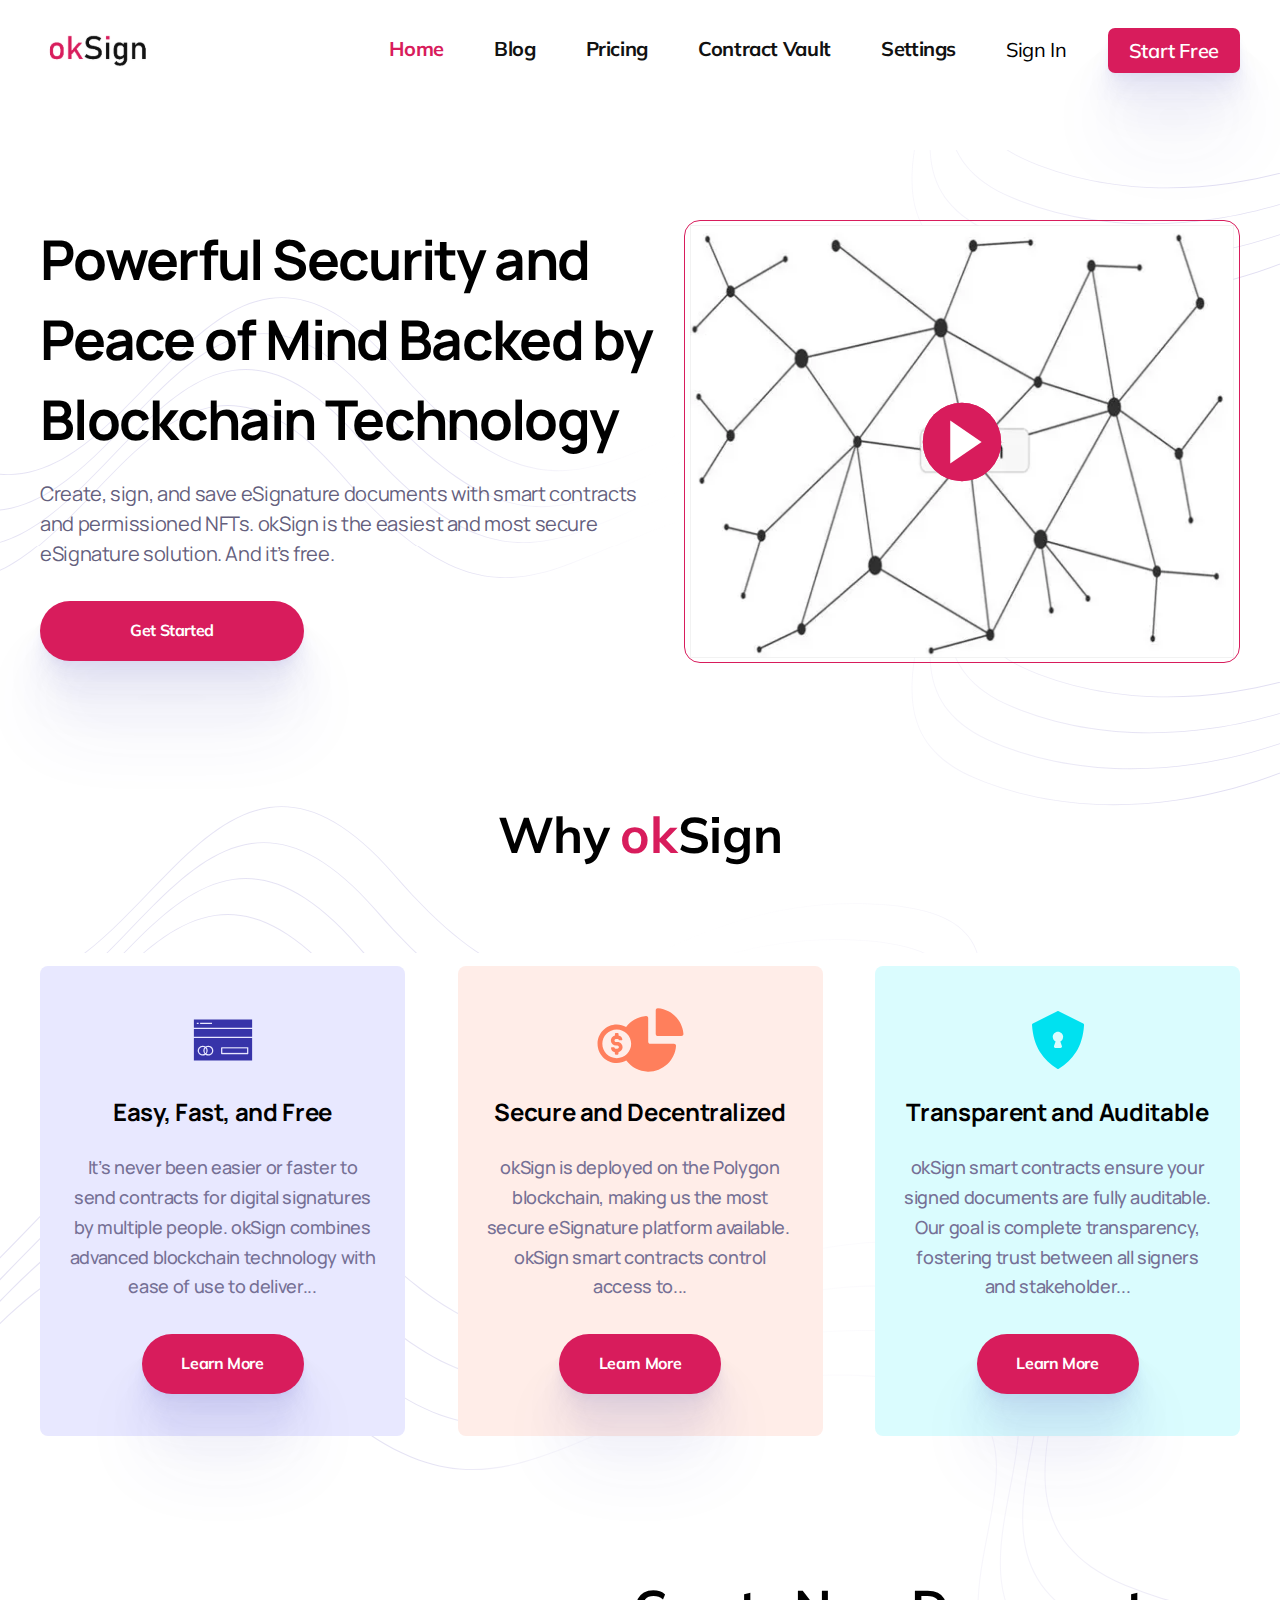
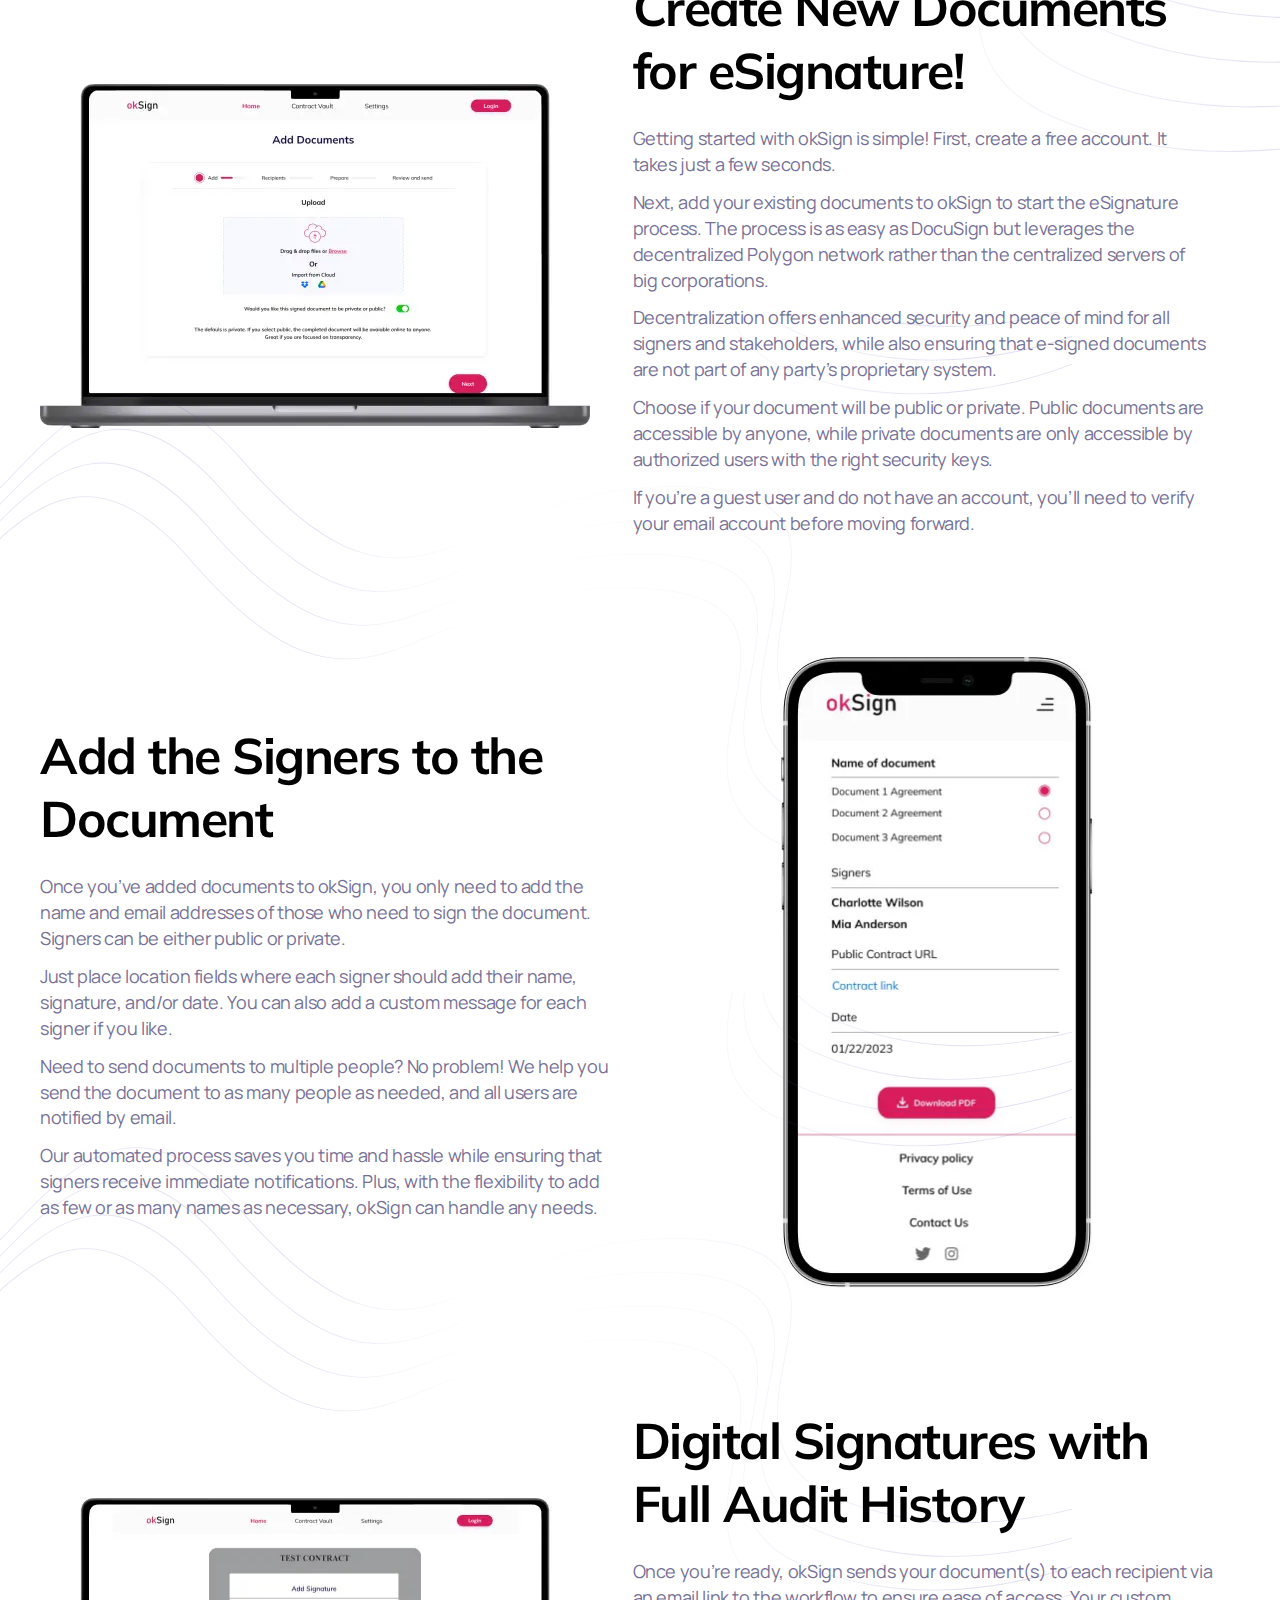
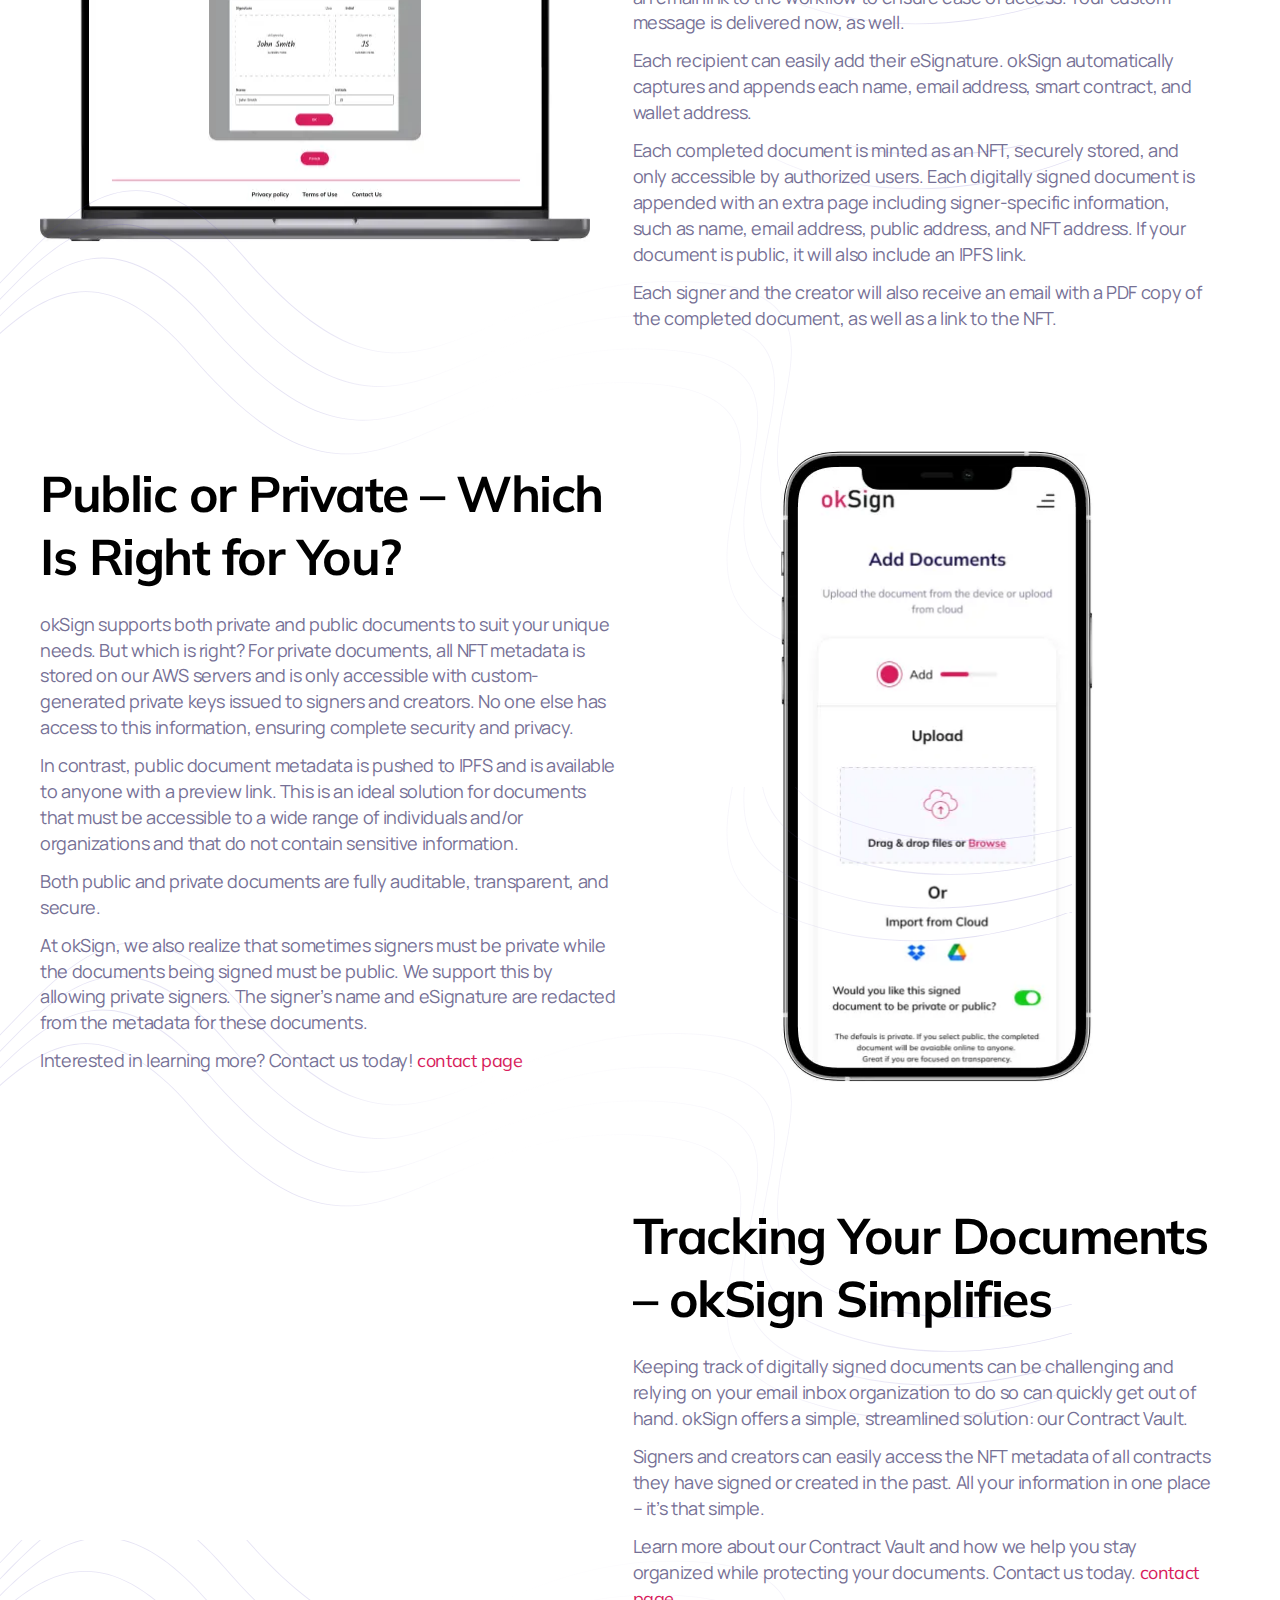
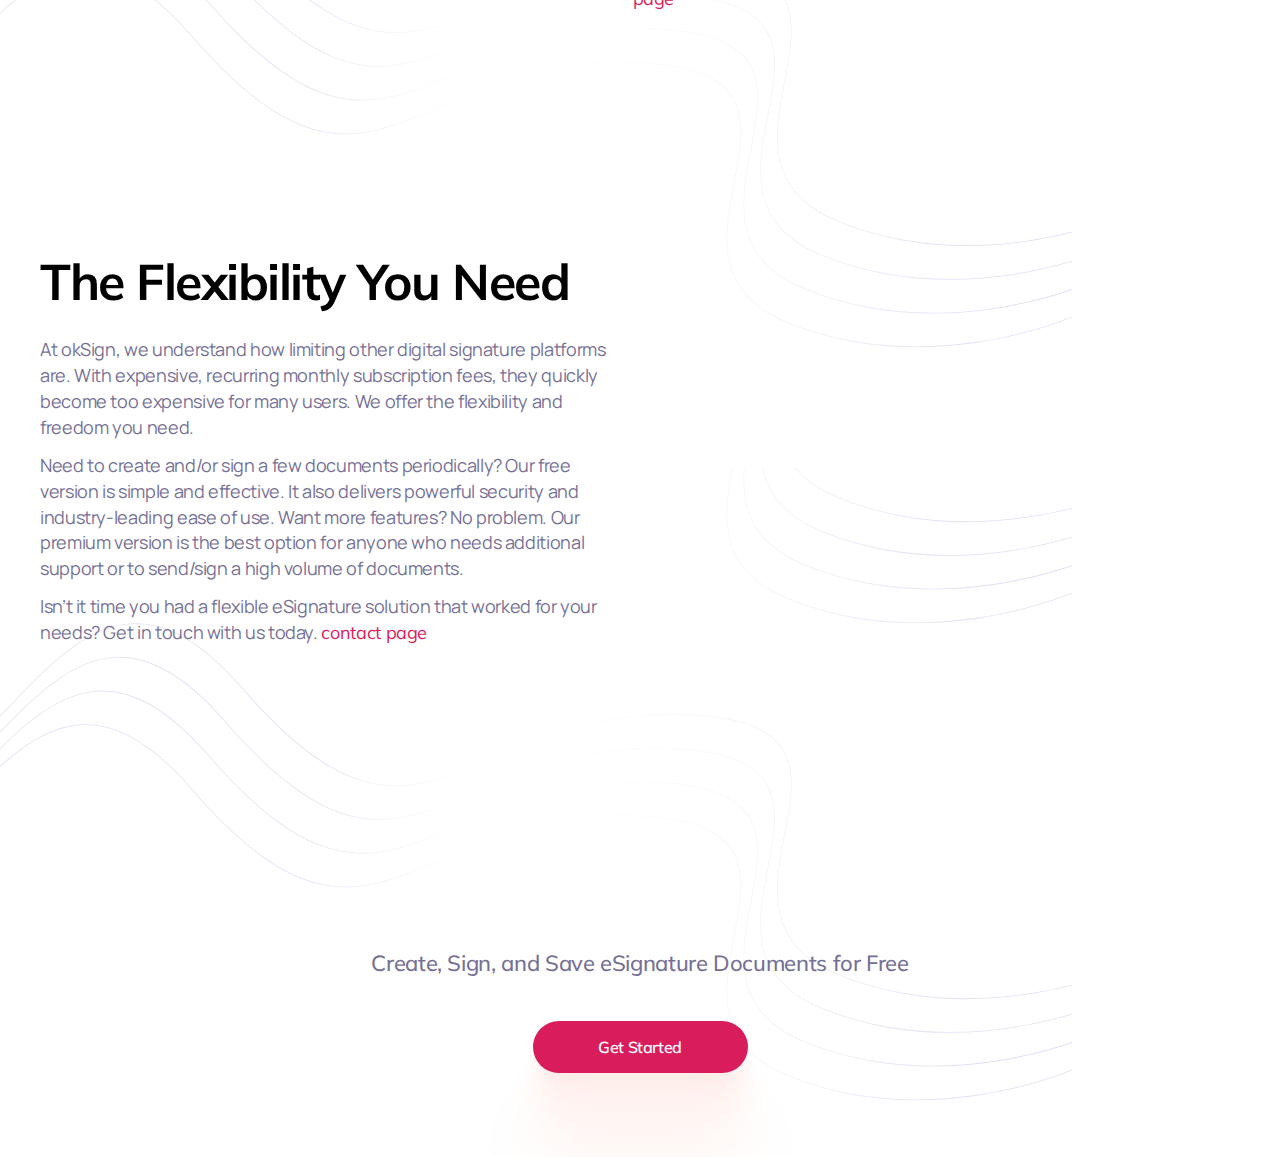
==== index.html @ 93443a75 "Add files via upload" ====
<!DOCTYPE html>
<html lang="en">

<head>
	<title>okSign</title>
	<meta charset="UTF-8">
	<meta name="format-detection" content="telephone=no">
	<meta name="description" content="Send, Sign, and Store eSignatures on Aurora Blockchain for free">
	<meta content="ie=edge" http-equiv="X-UA-Compatible">
	<meta name="viewport" content="width=device-width, initial-scale=1.0">
	<link rel="stylesheet" href="css/style.min.css?_v=20230309234649">
	<link rel="apple-touch-icon" href="img/logo192.png">
	<link rel="icon" href="img/favicon.ico">
	<meta name="theme-color" content="#000000">


	<!-- <meta http-equiv="origin-trial" content="A41wt2Lsq30A9Ox/[base64]"> -->
	<!-- <link rel="manifest" href="/manifest.json"> -->
	<!-- <script async src="https://s.adroll.com/j/MYB655LUUBBXVGPRHQ7QWV/roundtrip.js?_v=20230309234649"></script> -->
	<!-- <script type="text/javascript" src="https://d.adroll.com/consent/check/MYB655LUUBBXVGPRHQ7QWV?adroll_fpc=db0cbd7e38ce401fc7cd9d45353da6d3-1677984864424&amp;pv=7997035533.28881&amp;arrfrr=http%3A%2F%2F127.0.0.1%3A5500%2F&amp;_s=e49818656b4f2309f7949c65a07c795a&amp;_b=2&_v=20230309234649"></script> -->
	<!-- <script id="adroll_scr_exp" onerror="window.adroll_exp_list = [];" type="text/javascript" src="https://s.adroll.com/j/exp/MYB655LUUBBXVGPRHQ7QWV/index.js?_v=20230309234649"></script> -->
	<!-- <script async src="//connect.facebook.net/en_US/fbevents.js?_v=20230309234649"></script> -->
	<!-- <script async src="https://www.clarity.ms/eus2-sc/s/0.7.2/clarity.js?_v=20230309234649"></script> -->
	<!-- <script async="" src="https://www.clarity.ms/tag/fz02sqjt36?ref=gtm2&_v=20230309234649"></script> -->
	<!-- <script async src="https://www.googletagmanager.com/gtm.js?id=GTM-KR34T38&_v=20230309234649"></script> -->
	<!-- <script async src="https://www.googletagmanager.com/gtag/js?id=G-MC4JZP4SK6&amp;l=dataLayer&amp;cx=c&_v=20230309234649"></script> -->
</head>

<!-- style="opacity: 0; transition: opacity .5s ease 0s;" -->
<!-- Add style in every page to the body for open pages smooth -->

<body>
	<noscript>You need to enable JavaScript to run this app.</noscript>
	<noscript><iframe src="https://www.googletagmanager.com/ns.html?id=GTM-KR34T38" height="0" width="0" style="display:none;visibility:hidden"></iframe></noscript>

	<div class="wrapper wrapper_home">
		<header class="header" data-scroll="200">
			<div class="header__container">
				<a class="logo header__logo" href="index.html">
					<img class="logo__img" src="img/logo.svg" alt="Logotype image" width="117" height="47">
				</a>
				<nav class="header__nav">
					<ul class="header__menu">
						<li class="header__menu-item">
							<a class="header__menu-link header__menu-link_active link" href="index.html">Home</a>
						</li>
						<li class="header__menu-item">
							<a class="header__menu-link link" href="#" data-popup="#popup_coming">Blog</a>
						</li>
						<li class="header__menu-item">
							<a class="header__menu-link link" href="pricing-page.html">Pricing</a>
						</li>
						<li class="header__menu-item">
							<a class="header__menu-link link" href="#" data-popup="#popup_coming">Contract Vault</a>
						</li>
						<li class="header__menu-item">
							<a class="header__menu-link link" href="#" data-popup="#popup_coming">Settings</a>
						</li>
					</ul>
					<div class="header__auth">
						<a class="header__auth-link" href="#">Sign In</a>
						<a class="header__auth-link btn" href="#">Start Free</a>
					</div>
				</nav>
				<button class="header__burger icon-menu" type="button" title="hamburger menu button">
					<span></span>
				</button>
			</div>
		</header>

		<main class="page">
			<section class="hero">
				<div class="hero__container">
					<div class="hero__content">
						<h1 class="hero__title">Powerful Security and Peace of Mind Backed by Blockchain Technology</h1>
						<div class="hero__text">
							<p>
								Create, sign, and save eSignature documents with smart contracts and permissioned NFTs. okSign is the easiest and most secure eSignature solution. And it’s free.
							</p>
						</div>
						<a class="hero__link btn" href="#">Get Started</a>
					</div>
					<a class="hero__video" href="#" data-popup=".popup">
						<div class="hero__img">
							<picture><source srcset="img/hero/video-bg.webp" type="image/webp"><img src="img/hero/video-bg.jpg" alt="Blockchain video image" width="554" height="441"></picture>
							<div id="play-video" class="hero__icon">
								<span></span>
							</div>
						</div>
					</a>
				</div>
			</section>

			<section class="why">
				<div class="why__container">
					<h2 class="why__title title">Why <span>ok</span>Sign</h2>
					<div class="why__items">
						<div class="why__item">
							<div class="why__img">
								<img src="img/why/1.svg" alt="Easy, Fast, and Free icon" width="64" height="64">
							</div>
							<div class="why__heading">Easy, Fast, and Free</div>
							<div class="why__text">
								<p>
									It’s never been easier or faster to send contracts for digital signatures by multiple people. okSign combines advanced blockchain technology with ease of use to deliver...
								</p>
							</div>
							<a class="why__link btn" href="#">Learn More</a>
						</div>
						<div class="why__item">
							<div class="why__img">
								<img src="img/why/2.svg" alt="Secure and Decentralized icon" width="87" height="64">
							</div>
							<div class="why__heading">Secure and Decentralized</div>
							<div class="why__text">
								<p>
									okSign is deployed on the Polygon blockchain, making us the most secure eSignature platform available.  okSign smart contracts control access to...
								</p>
							</div>
							<a class="why__link btn" href="#">Learn More</a>
						</div>
						<div class="why__item">
							<div class="why__img">
								<img src="img/why/3.svg" alt="Transparent and Auditable icon" width="64" height="64">
							</div>
							<div class="why__heading">Transparent and Auditable</div>
							<div class="why__text">
								<p>
									okSign smart contracts ensure your signed documents are fully auditable. Our goal is complete transparency, fostering trust between all signers and stakeholder...
								</p>
							</div>
							<a class="why__link btn" href="#">Learn More</a>
						</div>
					</div>
				</div>
			</section>

			<section class="possibilities">
				<div class="possibilities__container">
					<div class="possibilities__rows">
						<div class="possibilities__row">
							<div class="possibilities__img">
								<picture><source data-srcset="img/possibilities/1.webp" srcset="[data-uri]" type="image/webp"><img src="[data-uri]"  data-src="img/possibilities/1.jpg" alt="Macbook Pro Image" width="550" height="344"></picture>
							</div>
							<div class="possibilities__content">
								<h3 class="possibilities__title title">Create New Documents for eSignature!</h3>
								<div class="possibilities__text">
									<p>
										Getting started with okSign is simple! First, create a free account. It takes just a few seconds.
									</p>
									<p>
										Next, add your existing documents to okSign to start the eSignature process. The process is as easy as DocuSign but leverages the decentralized Polygon network rather than the centralized servers of big corporations.  
									</p>
									<p>
										Decentralization offers enhanced security and peace of mind for all signers and stakeholders, while also ensuring that e-signed documents are not part of any party’s proprietary system.
									</p>
									<p>
										Choose if your document will be public or private. Public documents are accessible by anyone, while private documents are only accessible by authorized users with the right security keys.
									</p>
									<p>
										If you’re a guest user and do not have an account, you’ll need to verify your email account before moving forward.
									</p>
								</div>
							</div>
						</div>
						<div class="possibilities__row">
							<div class="possibilities__img">
								<picture><source data-srcset="img/possibilities/2.webp" srcset="[data-uri]" type="image/webp"><img src="[data-uri]"  data-src="img/possibilities/2.jpg" alt="Iphone 12 pro image" width="313" height="633"></picture>
							</div>
							<div class="possibilities__content">
								<h3 class="possibilities__title title">Add the Signers to the Document</h3>
								<div class="possibilities__text">
									<p>
										Once you’ve added documents to okSign, you only need to add the name and email addresses of those who need to sign the document. Signers can be either public or private.
									</p>
									<p>
										Just place location fields where each signer should add their name, signature, and/or date. You can also add a custom message for each signer if you like.
									</p>
									<p>
										Need to send documents to multiple people? No problem! We help you send the document to as many people as needed, and all users are notified by email. 
									</p>
									<p>
										Our automated process saves you time and hassle while ensuring that signers receive immediate notifications. Plus, with the flexibility to add as few or as many names as necessary, okSign can handle any needs.
									</p>
								</div>
							</div>
						</div>
						<div class="possibilities__row">
							<div class="possibilities__img">
								<picture><source data-srcset="img/possibilities/3.webp" srcset="[data-uri]" type="image/webp"><img src="[data-uri]"  data-src="img/possibilities/3.jpg" alt="Macbook Pro Image" width="550" height="344"></picture>
							</div>
							<div class="possibilities__content">
								<h3 class="possibilities__title title">Digital Signatures with Full Audit History </h3>
								<div class="possibilities__text">
									<p>
										Once you’re ready, okSign sends your document(s) to each recipient via an email link to the workflow to ensure ease of access. Your custom message is delivered now, as well.
									</p>
									<p>
										Each recipient can easily add their eSignature. okSign automatically captures and appends each name, email address, smart contract, and wallet address.
									</p>
									<p>
										Each completed document is minted as an NFT, securely stored, and only accessible by authorized users. Each digitally signed document is appended with an extra page including signer-specific information, such as name, email address, public address, and NFT address. If your document is public, it will also include an IPFS link.
									</p>
									<p>
										Each signer and the creator will also receive an email with a PDF copy of the completed document, as well as a link to the NFT.
									</p>
								</div>
							</div>
						</div>
						<div class="possibilities__row">
							<div class="possibilities__img">
								<picture><source data-srcset="img/possibilities/4.webp" srcset="[data-uri]" type="image/webp"><img src="[data-uri]"  data-src="img/possibilities/4.jpg" alt="Iphone 12 pro image" width="313" height="633"></picture>
							</div>
							<div class="possibilities__content">
								<h3 class="possibilities__title title">Public or Private – Which Is Right for You?</h3>
								<div class="possibilities__text">
									<p>
										okSign supports both private and public documents to suit your unique needs. But which is right? For private documents, all NFT metadata is stored on our AWS servers and is only accessible with custom-generated private keys issued to signers and creators. No one else has access to this information, ensuring complete security and privacy.
									</p>
									<p>
										In contrast, public document metadata is pushed to IPFS and is available to anyone with a preview link. This is an ideal solution for documents that must be accessible to a wide range of individuals and/or organizations and that do not contain sensitive information.
									</p>
									<p>
										Both public and private documents are fully auditable, transparent, and secure. 
									</p>
									<p>
										At okSign, we also realize that sometimes signers must be private while the documents being signed must be public. We support this by allowing private signers. The signer’s name and eSignature are redacted from the metadata for these documents.
									</p>
									<p>
										Interested in learning more? Contact us today! <a class="possibilities__link" href="#">contact page</a>
									</p>
								</div>
							</div>
						</div>
						<div class="possibilities__row">
							<div class="possibilities__img">
								<picture><source data-srcset="img/possibilities/5.webp" srcset="[data-uri]" type="image/webp"><img src="[data-uri]"  data-src="img/possibilities/5.jpg" alt="Macbook Pro Image" width="550" height="344"></picture>
							</div>
							<div class="possibilities__content">
								<h3 class="possibilities__title title">Tracking Your Documents – okSign Simplifies </h3>
								<div class="possibilities__text">
									<p>
										Keeping track of digitally signed documents can be challenging and relying on your email inbox organization to do so can quickly get out of hand. okSign offers a simple, streamlined solution: our Contract Vault.
									</p>
									<p>
										Signers and creators can easily access the NFT metadata of all contracts they have signed or created in the past. All your information in one place – it’s that simple.
									</p>
									<p>
										Learn more about our Contract Vault and how we help you stay organized while protecting your documents. Contact us today. <a class="possibilities__link" href="#">contact page</a>
									</p>
								</div>
							</div>
						</div>
						<div class="possibilities__row">
							<div class="possibilities__img">
								<picture><source data-srcset="img/possibilities/6.webp" srcset="[data-uri]" type="image/webp"><img src="[data-uri]"  data-src="img/possibilities/6.jpg" alt="Iphone 12 pro image" width="313" height="633"></picture>
							</div>
							<div class="possibilities__content">
								<h3 class="possibilities__title title">The Flexibility You Need</h3>
								<div class="possibilities__text">
									<p>
										At okSign, we understand how limiting other digital signature platforms are. With expensive, recurring monthly subscription fees, they quickly become too expensive for many users. We offer the flexibility and freedom you need. 
									</p>
									<p>
										Need to create and/or sign a few documents periodically? Our free version is simple and effective. It also delivers powerful security and industry-leading ease of use. Want more features? No problem. Our premium version is the best option for anyone who needs additional support or to send/sign a high volume of documents.
									</p>
									<p>
										Isn’t it time you had a flexible eSignature solution that worked for your needs? Get in touch with us today. <a class="possibilities__link" href="#">contact page</a>
									</p>
								</div>
							</div>
						</div>
					</div>
					<div class="possibilities__start">
						<div class="possibilities__heading">Create, Sign, and Save eSignature Documents for Free</div>
						<a class="possibilities__start-link btn" href="#">Get Started</a>
					</div>
				</div>
			</section>

		</main>
		<footer class="footer">
			<div class="footer__container">
				<ul class="footer__menu">
					<li class="footer__menu-item">
						<a class="footer__link link" href="privacy-page.html">Privacy policy</a>
					</li>
					<li class="footer__menu-item">
						<a class="footer__link link" href="terms-page.html">Terms of Use</a>
					</li>
					<li class="footer__menu-item">
						<a class="footer__link link" href="#" data-popup="#popup-contact">Contact Us</a>
					</li>
					<li class="footer__menu-item">
						<a class="footer__link link" href="act-page.html">E-SIGN ACT</a>
					</li>
				</ul>
				<ul class="footer__contact">
					<li class="footer__contact-item">
						<a class="footer__contact-link" href="#">
							<svg class="footer__contact-icon" width="22" height="19" viewBox="0 0 22 19" fill="none" xmlns="http://www.w3.org/2000/svg">
								<path d="M22 2.63513C21.191 2.99594 20.3219 3.23973 19.4082 3.34992C20.3509 2.78218 21.0562 1.88861 21.3925 0.83596C20.5068 1.36546 19.5374 1.73817 18.5265 1.93789C17.8467 1.20736 16.9462 0.72316 15.965 0.560452C14.9837 0.397745 13.9766 0.565638 13.0999 1.03806C12.2231 1.51049 11.5259 2.26102 11.1164 3.17313C10.7069 4.08523 10.6081 5.10789 10.8353 6.08232C9.04057 5.99162 7.28485 5.52214 5.68208 4.70432C4.07931 3.88651 2.66531 2.73865 1.53184 1.33524C1.14428 2.0081 0.921431 2.78823 0.921431 3.61906C0.920998 4.36701 1.104 5.10349 1.45421 5.76318C1.80442 6.42286 2.311 6.98535 2.92901 7.40073C2.21228 7.37778 1.51137 7.18287 0.884612 6.83221V6.89072C0.88454 7.93974 1.24508 8.95648 1.90505 9.76841C2.56502 10.5803 3.48377 11.1375 4.50542 11.3453C3.84054 11.5264 3.14346 11.553 2.46684 11.4233C2.75508 12.3259 3.31656 13.1152 4.07267 13.6807C4.82878 14.2462 5.74166 14.5595 6.68352 14.5769C5.08466 15.8402 3.11008 16.5254 1.07742 16.5224C0.71736 16.5225 0.357601 16.5013 0 16.459C2.06326 17.7941 4.46505 18.5027 6.918 18.5C15.2215 18.5 19.7609 11.5783 19.7609 5.57523C19.7609 5.3802 19.756 5.18322 19.7473 4.98819C20.6302 4.34553 21.3924 3.54973 21.9981 2.63805L22 2.63513Z" />
							</svg>
						</a>
					</li>
					<li class="footer__contact-item">
						<a class="footer__contact-link" href="#">
							<svg class="footer__contact-icon" width="18" height="19" viewBox="0 0 18 19" fill="none" xmlns="http://www.w3.org/2000/svg">
								<path d="M8.99758 4.88213C6.44215 4.88213 4.3798 6.94452 4.3798 9.5C4.3798 12.0555 6.44215 14.1179 8.99758 14.1179C11.553 14.1179 13.6154 12.0555 13.6154 9.5C13.6154 6.94452 11.553 4.88213 8.99758 4.88213ZM8.99758 12.5013C7.345 12.5013 5.99636 11.1526 5.99636 9.5C5.99636 7.84738 7.345 6.49872 8.99758 6.49872C10.6502 6.49872 11.9988 7.84738 11.9988 9.5C11.9988 11.1526 10.6502 12.5013 8.99758 12.5013ZM13.8045 3.61678C13.2078 3.61678 12.726 4.0986 12.726 4.69525C12.726 5.29191 13.2078 5.77373 13.8045 5.77373C14.4011 5.77373 14.8829 5.29416 14.8829 4.69525C14.8831 4.55358 14.8554 4.41325 14.8012 4.28233C14.7471 4.1514 14.6677 4.03244 14.5675 3.93226C14.4673 3.83208 14.3483 3.75264 14.2174 3.69851C14.0865 3.64437 13.9462 3.6166 13.8045 3.61678ZM17.999 9.5C17.999 8.25716 18.0103 7.02558 17.9405 5.78499C17.8707 4.34402 17.5419 3.06515 16.4883 2.01144C15.4323 0.955477 14.1557 0.629006 12.7148 0.559209C11.472 0.489412 10.2404 0.50067 8.99983 0.50067C7.75702 0.50067 6.52546 0.489412 5.28489 0.559209C3.84395 0.629006 2.5651 0.957728 1.51141 2.01144C0.455469 3.0674 0.129004 4.34402 0.0592081 5.78499C-0.0105877 7.02783 0.000669689 8.25941 0.000669689 9.5C0.000669689 10.7406 -0.0105877 11.9744 0.0592081 13.215C0.129004 14.656 0.45772 15.9348 1.51141 16.9886C2.56736 18.0445 3.84395 18.371 5.28489 18.4408C6.52771 18.5106 7.75927 18.4993 8.99983 18.4993C10.2426 18.4993 11.4742 18.5106 12.7148 18.4408C14.1557 18.371 15.4346 18.0423 16.4883 16.9886C17.5442 15.9326 17.8707 14.656 17.9405 13.215C18.0125 11.9744 17.999 10.7428 17.999 9.5ZM16.0177 14.8091C15.8533 15.2189 15.6552 15.5251 15.3377 15.8403C15.0203 16.1577 14.7163 16.3559 14.3066 16.5202C13.1223 16.9908 10.3102 16.885 8.99758 16.885C7.68497 16.885 4.87062 16.9908 3.68634 16.5225C3.27657 16.3581 2.97037 16.16 2.65516 15.8425C2.33771 15.5251 2.13958 15.2211 1.97522 14.8113C1.50691 13.6248 1.61273 10.8126 1.61273 9.5C1.61273 8.18736 1.50691 5.37296 1.97522 4.18866C2.13958 3.77888 2.33771 3.47268 2.65516 3.15746C2.97262 2.84225 3.27657 2.64187 3.68634 2.47751C4.87062 2.00919 7.68497 2.11501 8.99758 2.11501C10.3102 2.11501 13.1245 2.00919 14.3088 2.47751C14.7186 2.64187 15.0248 2.84 15.34 3.15746C15.6575 3.47493 15.8556 3.77888 16.0199 4.18866C16.4883 5.37296 16.3824 8.18736 16.3824 9.5C16.3824 10.8126 16.4883 13.6248 16.0177 14.8091Z" />
							</svg>
						</a>
					</li>
				</ul>
			</div>
		</footer>

	</div>
	<div class="popup popup-video" id="popup" aria-hidden="true">
		<div class="popup__wrapper">
			<div class="popup__content">
				<div class="popup__header">
					<div class="popup__logo">
						<img src="img/logo.svg" alt="logo image" width="117" height="47">
					</div>
					<button class="popup__close" data-close type="button">
						Close
					</button>
				</div>
				<video class="popup__video video-js" id="video" width="800" height="600" controls>
					<source src="img/video.mp4" type=video/mp4>
				</video>
			</div>
		</div>
	</div>

	<div class="popup popup-coming" id="popup_coming" aria-hidden="true">
		<div class="popup__wrapper">
			<div class="popup__content">
				<div class="popup__header">
					<div class="popup__logo">
						<img src="img/logo.svg" alt="logo image" width="117" height="47">
					</div>
					<button class="popup__close" data-close type="button" type="button">
						Close
					</button>
				</div>
				<div class="popup-coming__wrapper">
					<div class="popup-coming__container">
						<div class="popup-coming__title"><span>Coming</span> <span>Soon</span></div>
					</div>
				</div>
			</div>
		</div>
	</div>

	<div class="popup popup-contact" id="popup-contact" aria-hidden="true">
		<div class="popup__wrapper">
			<div class="popup__content">
				<div class="popup__header">
					<div class="popup__logo">
						<img src="img/logo.svg" alt="logo image" width="117" height="47">
					</div>
					<button class="popup__close" data-close type="button" type="button">Close</button>
				</div>
				<div class="popup__body">
					<form class="popup-contact__form contact-form" id="contact-form" action="#">
						<label class="contact-form__label">
							<input class="contact-form__input" type="text" placeholder="Your Name:">
							<svg class="contact-form__icon" width="23" height="28" viewBox="0 0 23 28" fill="none" xmlns="http://www.w3.org/2000/svg">
								<path d="M11.6019 14.0542C15.1037 14.0542 17.9425 11.2154 17.9425 7.71362C17.9425 4.21182 15.1037 1.37305 11.6019 1.37305C8.10012 1.37305 5.26135 4.21182 5.26135 7.71362C5.26135 11.2154 8.10012 14.0542 11.6019 14.0542Z" stroke="#D81C5C" stroke-width="1.6" stroke-linecap="round" stroke-linejoin="round" />
								<path d="M1.45703 27.1986C1.45703 24.508 2.52587 21.9276 4.42841 20.0251C6.33095 18.1225 8.91135 17.0537 11.6019 17.0537C14.2925 17.0537 16.8729 18.1225 18.7755 20.0251C20.678 21.9276 21.7469 24.508 21.7469 27.1986" stroke="#D81C5C" stroke-width="1.6" stroke-linecap="round" stroke-linejoin="round" />
							</svg>
						</label>
						<label class="contact-form__label">
							<input class="contact-form__input" type="email" placeholder="Your Email:">
							<svg class="contact-form__icon" width="25" height="19" viewBox="0 0 25 19" fill="none" xmlns="http://www.w3.org/2000/svg">
								<path d="M22 1.37305H3C1.89543 1.37305 1 2.26848 1 3.37305V15.373C1 16.4776 1.89543 17.373 3 17.373H22C23.1046 17.373 24 16.4776 24 15.373V3.37305C24 2.26848 23.1046 1.37305 22 1.37305Z" stroke="#D81C5C" stroke-width="1.6" stroke-linecap="round" stroke-linejoin="round" />
								<path d="M23.4111 1.95508L12.5001 10.8731L1.58911 1.95508" stroke="#D81C5C" stroke-width="1.6" stroke-linecap="round" stroke-linejoin="round" />
							</svg>
						</label>
						<label class="contact-form__label">
							<textarea class="contact-form__textarea" placeholder="Your Message:"></textarea>
						</label>
						<button class="contact-form__btn btn" type="submit" title="submit form button">Submit</button>
					</form>
				</div>
			</div>
		</div>
	</div>



	<script defer src="js/app.min.js?_v=20230309234649"></script>
</body>


</html>
---- css/style.min.css ----
@charset "UTF-8";.btn{padding:.625rem 1.3125rem;color:#fff;font-weight:600;font-size:1rem;line-height:125%;text-align:center;font-family:Mulish;background:#d81c5c;-webkit-box-shadow:0 4.1875rem 5rem rgba(55,52,169,.07),0 2.7141rem 2.9282rem rgba(55,52,169,.0531481),0 1.613rem 1.5926rem rgba(55,52,169,.0425185),0 .8375rem .8125rem rgba(55,52,169,.035),0 .3412rem .4074rem rgba(55,52,169,.0274815),0 .0775rem .1968rem rgba(55,52,169,.0168519);box-shadow:0 4.1875rem 5rem rgba(55,52,169,.07),0 2.7141rem 2.9282rem rgba(55,52,169,.0531481),0 1.613rem 1.5926rem rgba(55,52,169,.0425185),0 .8375rem .8125rem rgba(55,52,169,.035),0 .3412rem .4074rem rgba(55,52,169,.0274815),0 .0775rem .1968rem rgba(55,52,169,.0168519);border-radius:.4375rem;-webkit-transition-property:background-color,color,-webkit-transform;transition-property:background-color,color,-webkit-transform;-o-transition-property:background-color,transform,color;transition-property:background-color,transform,color;transition-property:background-color,transform,color,-webkit-transform;-webkit-transition:.3s ease 0s;-o-transition:.3s ease 0s;transition:.3s ease 0s;display:block}.btn:hover{background-color:#000;color:#fff;-webkit-transform:scale(1.1);-ms-transform:scale(1.1);transform:scale(1.1)}.link{display:inline-block;position:relative;padding-bottom:.3125rem;-webkit-transition:.3s ease 0s;-o-transition:.3s ease 0s;transition:.3s ease 0s;-webkit-transition-property:color;-o-transition-property:color;transition-property:color}.link::before{content:"";display:block;position:absolute;bottom:0;left:50%;-webkit-transform:translate(-50%,0);-ms-transform:translate(-50%,0);transform:translate(-50%,0);background-color:#d81c5c;height:.125rem;width:0;-webkit-transition:.3s ease 0s;-o-transition:.3s ease 0s;transition:.3s ease 0s;-webkit-transition-property:width;-o-transition-property:width;transition-property:width;max-width:9.375rem}.link:hover{color:#d81c5c}.link:hover::before{width:100%}.hero__icon{position:absolute;z-index:10;top:50%;left:50%;-webkit-transform:translateX(-50%) translateY(-50%);-ms-transform:translateX(-50%) translateY(-50%);transform:translateX(-50%) translateY(-50%);-webkit-box-sizing:content-box;box-sizing:content-box;display:block;width:32px;height:44px;border-radius:50%;padding:18px 20px 18px 28px}.hero__icon::before{content:"";content:"";position:absolute;z-index:0;left:50%;top:50%;-webkit-transform:translateX(-50%) translateY(-50%);-ms-transform:translateX(-50%) translateY(-50%);transform:translateX(-50%) translateY(-50%);display:block;width:80px;height:80px;background:#d81c5c;border-radius:50%;-webkit-animation:pulse-border 1.5s ease-out infinite;animation:pulse-border 1.5s ease-out infinite}.hero__icon::after{content:"";content:"";position:absolute;z-index:1;left:50%;top:50%;-webkit-transform:translateX(-50%) translateY(-50%);-ms-transform:translateX(-50%) translateY(-50%);transform:translateX(-50%) translateY(-50%);display:block;width:80px;height:80px;background:#d81c5c;border-radius:50%;-webkit-transition:all .2s;-o-transition:all .2s;transition:all .2s}.hero__icon span{display:block;position:relative;z-index:3;width:0;height:0;border-left:32px solid #fff;border-top:22px solid transparent;border-bottom:22px solid transparent}.hero__icon:hover::after{background-color:#ab1649}@-webkit-keyframes pulse-border{0%{-webkit-transform:translateX(-50%) translateY(-50%) translateZ(0) scale(1);transform:translateX(-50%) translateY(-50%) translateZ(0) scale(1);opacity:1}100%{-webkit-transform:translateX(-50%) translateY(-50%) translateZ(0) scale(1.5);transform:translateX(-50%) translateY(-50%) translateZ(0) scale(1.5);opacity:0}}@keyframes pulse-border{0%{-webkit-transform:translateX(-50%) translateY(-50%) translateZ(0) scale(1);transform:translateX(-50%) translateY(-50%) translateZ(0) scale(1);opacity:1}100%{-webkit-transform:translateX(-50%) translateY(-50%) translateZ(0) scale(1.5);transform:translateX(-50%) translateY(-50%) translateZ(0) scale(1.5);opacity:0}}.popup__header{display:-webkit-box;display:-ms-flexbox;display:flex;-webkit-box-align:center;-ms-flex-align:center;align-items:center;-webkit-box-pack:justify;-ms-flex-pack:justify;justify-content:space-between}@font-face{font-family:Manrope;font-display:swap;src:url(../fonts/Manrope-Bold.woff2) format("woff2"),url(../fonts/Manrope-Bold.woff) format("woff");font-weight:700;font-style:normal}@font-face{font-family:Manrope;font-display:swap;src:url(../fonts/Manrope-Medium.woff2) format("woff2"),url(../fonts/Manrope-Medium.woff) format("woff");font-weight:500;font-style:normal}@font-face{font-family:Manrope;font-display:swap;src:url(../fonts/Manrope-Regular.woff2) format("woff2"),url(../fonts/Manrope-Regular.woff) format("woff");font-weight:400;font-style:normal}@font-face{font-family:Mulish;font-display:swap;src:url(../fonts/Mulish-Bold.woff2) format("woff2"),url(../fonts/Mulish-Bold.woff) format("woff");font-weight:700;font-style:normal}@font-face{font-family:Mulish;font-display:swap;src:url(../fonts/Mulish-Medium.woff2) format("woff2"),url(../fonts/Mulish-Medium.woff) format("woff");font-weight:500;font-style:normal}@font-face{font-family:Mulish;font-display:swap;src:url(../fonts/Mulish-Regular.woff2) format("woff2"),url(../fonts/Mulish-Regular.woff) format("woff");font-weight:400;font-style:normal}@font-face{font-family:Mulish;font-display:swap;src:url(../fonts/Mulish-SemiBold.woff2) format("woff2"),url(../fonts/Mulish-SemiBold.woff) format("woff");font-weight:600;font-style:normal}*{padding:0;margin:0;border:0}*,:after,:before{-webkit-box-sizing:border-box;box-sizing:border-box}body,html{height:100%;min-width:280px}body{background-color:#fff;color:#757095;font-family:Manrope,sans-serif;font-size:1.125rem;-ms-text-size-adjust:100%;-moz-text-size-adjust:100%;-webkit-text-size-adjust:100%;-webkit-font-smoothing:antialiased;-moz-osx-font-smoothing:grayscale}button,input,textarea{font-family:Manrope,sans-serif;font-size:inherit}button{cursor:pointer;color:inherit;background-color:inherit}a{color:inherit}a:link,a:visited{text-decoration:none}a:hover{text-decoration:none}ul li{list-style:none}img{vertical-align:top}h1,h2,h3,h4,h5,h6{font-weight:inherit;font-size:inherit}body{letter-spacing:-.02em}.lock body{overflow:hidden;-ms-touch-action:none;touch-action:none;-ms-scroll-chaining:none;overscroll-behavior:none}.wrapper{min-height:100%;display:-webkit-box;display:-ms-flexbox;display:flex;-webkit-box-orient:vertical;-webkit-box-direction:normal;-ms-flex-direction:column;flex-direction:column;overflow:hidden}.wrapper>main{-webkit-box-flex:1;-ms-flex:1 1 auto;flex:1 1 auto}.wrapper>*{min-width:0}[class*=__container]{max-width:75rem;-webkit-box-sizing:content-box;box-sizing:content-box;margin:0 auto;padding:0 1.5625rem}.title{font-family:Mulish;font-weight:700;line-height:126%;color:#000}@supports (font-size:clamp(1.75rem ,1.3530927835rem + 2.2680412371vw ,3.125rem)){.title{font-size:clamp(1.75rem ,1.3530927835rem + 2.2680412371vw ,3.125rem)}}@supports not (font-size:clamp(1.75rem ,1.3530927835rem + 2.2680412371vw ,3.125rem)){.title{font-size:calc(1.75rem + 1.375 * (100vw - 17.5rem)/ 60.625)}}.title span{color:#d81c5c}body::after{content:"";background-color:rgba(0,0,0,.5);position:fixed;width:100%;height:100%;top:0;left:0;opacity:0;-webkit-transition:opacity .8s ease 0s;-o-transition:opacity .8s ease 0s;transition:opacity .8s ease 0s;pointer-events:none;z-index:149}.popup-show body::after{opacity:1}.popup{position:fixed;top:0;left:0;bottom:0;right:0;padding:30px 10px;-webkit-transition:visibility .8s ease 0s;-o-transition:visibility .8s ease 0s;transition:visibility .8s ease 0s;visibility:hidden;pointer-events:none}.popup_show{z-index:150;visibility:visible;overflow:auto;pointer-events:auto}.popup_show .popup__content{visibility:visible;-webkit-transform:scale(1);-ms-transform:scale(1);transform:scale(1)}.popup__wrapper{display:-webkit-box;display:-ms-flexbox;display:flex;-webkit-box-orient:vertical;-webkit-box-direction:normal;-ms-flex-direction:column;flex-direction:column;-webkit-box-align:center;-ms-flex-align:center;align-items:center;min-height:100%;-webkit-box-flex:1;-ms-flex:1 1 auto;flex:1 1 auto;width:100%;display:flex;-webkit-box-pack:center;-ms-flex-pack:center;justify-content:center;align-items:center}.popup__content{visibility:hidden;-webkit-transform:scale(0);-ms-transform:scale(0);transform:scale(0);-webkit-transition:-webkit-transform .3s ease 0s;transition:-webkit-transform .3s ease 0s;-o-transition:transform .3s ease 0s;transition:transform .3s ease 0s;transition:transform .3s ease 0s,-webkit-transform .3s ease 0s;background-color:#eee;padding:20px;width:100%;max-width:900px;grid-gap:20px;border-radius:20px;display:-ms-grid;display:grid}.lock .popup__content{visibility:visible}.popup__video{-ms-grid-column-align:center;justify-self:center;width:100%;height:100%;border:1px solid #d81c5c;border-radius:15px}.popup__close{-ms-grid-column-align:center;justify-self:center;position:relative;padding:5px;padding-top:0;color:#000;font-size:20px;font-weight:500}.popup__close::before{content:"";position:absolute;bottom:0;left:50%;-webkit-transform:translate(-50%,0);-ms-transform:translate(-50%,0);transform:translate(-50%,0);height:2px;width:0;background-color:#d81c5c;-webkit-transition:width .3s ease 0s;-o-transition:width .3s ease 0s;transition:width .3s ease 0s}.popup__close:hover::before{width:100%}.popup-coming .popup__content{padding-bottom:50px}.popup-coming__title{border-radius:20px;text-align:center;font-weight:600;line-height:1.19;display:-ms-grid;display:grid;border:.125rem dashed #d81c5c;color:#d81c5c}@supports (padding:clamp(1.875rem ,-1.1920103093rem + 17.5257731959vw ,12.5rem)){.popup-coming__title{padding:clamp(1.875rem ,-1.1920103093rem + 17.5257731959vw ,12.5rem)}}@supports not (padding:clamp(1.875rem ,-1.1920103093rem + 17.5257731959vw ,12.5rem)){.popup-coming__title{padding:calc(1.875rem + 10.625 * (100vw - 17.5rem)/ 60.625)}}@supports (font-size:clamp(2.25rem ,1.1675257732rem + 6.1855670103vw ,6rem)){.popup-coming__title{font-size:clamp(2.25rem ,1.1675257732rem + 6.1855670103vw ,6rem)}}@supports not (font-size:clamp(2.25rem ,1.1675257732rem + 6.1855670103vw ,6rem)){.popup-coming__title{font-size:calc(2.25rem + 3.75 * (100vw - 17.5rem)/ 60.625)}}.popup-coming .popup__close{display:-webkit-box;display:-ms-flexbox;display:flex;grid-gap:.9375rem;-webkit-box-align:center;-ms-flex-align:center;align-items:center;-webkit-transition:color .3s ease 0s;-o-transition:color .3s ease 0s;transition:color .3s ease 0s;line-height:1.2}@supports (font-size:clamp(1.5rem ,1.4278350515rem + 0.412371134vw ,1.75rem)){.popup-coming .popup__close{font-size:clamp(1.5rem ,1.4278350515rem + .412371134vw ,1.75rem)}}@supports not (font-size:clamp(1.5rem ,1.4278350515rem + 0.412371134vw ,1.75rem)){.popup-coming .popup__close{font-size:calc(1.5rem + .25 * (100vw - 17.5rem)/ 60.625)}}.popup-coming .popup__close:hover{color:#d81c5c}.popup-coming .popup__close:hover span::after,.popup-coming .popup__close:hover span::before{background-color:#d81c5c}.popup-coming .popup__close span{margin-top:.125rem;position:relative;height:1.6875rem;width:1.6875rem;border-radius:50%;border:.0625rem solid #d81c5c}.popup-coming .popup__close span::after,.popup-coming .popup__close span::before{-webkit-transition:background-color .3s ease 0s;-o-transition:background-color .3s ease 0s;transition:background-color .3s ease 0s;content:"";height:.1875rem;width:100%;display:block;background-color:#000;position:absolute}.popup-coming .popup__close span::before{top:calc(50% - .0625rem);-webkit-transform:rotate(45deg);-ms-transform:rotate(45deg);transform:rotate(45deg)}.popup-coming .popup__close span::after{bottom:calc(50% - .125rem);-webkit-transform:rotate(-45deg);-ms-transform:rotate(-45deg);transform:rotate(-45deg)}.contact-form{display:-ms-grid;display:grid;-webkit-box-pack:center;-ms-flex-pack:center;justify-content:center;-webkit-box-align:center;-ms-flex-align:center;align-items:center;grid-gap:25px;-ms-grid-columns:(1fr)[2];grid-template-columns:repeat(2,1fr);-ms-grid-rows:auto 1fr auto;grid-template-rows:auto 1fr auto}@supports (padding-top:clamp(0.9375rem ,0.6668814433rem + 1.5463917526vw ,1.875rem)){.contact-form{padding-top:clamp(.9375rem ,.6668814433rem + 1.5463917526vw ,1.875rem)}}@supports not (padding-top:clamp(0.9375rem ,0.6668814433rem + 1.5463917526vw ,1.875rem)){.contact-form{padding-top:calc(.9375rem + .9375 * (100vw - 17.5rem)/ 60.625)}}@supports (padding-bottom:clamp(0.9375rem ,0.6668814433rem + 1.5463917526vw ,1.875rem)){.contact-form{padding-bottom:clamp(.9375rem ,.6668814433rem + 1.5463917526vw ,1.875rem)}}@supports not (padding-bottom:clamp(0.9375rem ,0.6668814433rem + 1.5463917526vw ,1.875rem)){.contact-form{padding-bottom:calc(.9375rem + .9375 * (100vw - 17.5rem)/ 60.625)}}@supports (padding:clamp(0.0000000625rem ,-0.4510308473rem + 2.5773194845vw ,1.5625rem)){.contact-form{padding:clamp(.0000000625rem ,-.4510308473rem + 2.5773194845vw ,1.5625rem)}}@supports not (padding:clamp(0.0000000625rem ,-0.4510308473rem + 2.5773194845vw ,1.5625rem)){.contact-form{padding:calc(.0000000625rem + 1.5624999375 * (100vw - 17.5rem)/ 60.625)}}.contact-form__label{position:relative;display:-ms-grid;display:grid;width:100%;border-radius:15px}.contact-form__label:nth-child(3){-ms-grid-row:2;grid-row:2/2;-ms-grid-column:1;-ms-grid-column-span:2;grid-column:1/3}.contact-form__input{padding:10px;width:100%;-webkit-transition:all .3s ease 0s;-o-transition:all .3s ease 0s;transition:all .3s ease 0s;border-radius:10px;padding-right:45px;border:1px solid #000}.contact-form__input:focus{outline-color:#d81c5c;padding:15px}.contact-form__input:focus::-webkit-input-placeholder{opacity:0}.contact-form__input:focus::-moz-placeholder{opacity:0}.contact-form__input:focus:-ms-input-placeholder{opacity:0}.contact-form__input:focus::-ms-input-placeholder{opacity:0}.contact-form__input:focus::placeholder{opacity:0}.contact-form__icon{position:absolute;right:10px;top:50%;-webkit-transform:translate(0,-50%) scale(1);-ms-transform:translate(0,-50%) scale(1);transform:translate(0,-50%) scale(1);-webkit-transition:all .3s ease 0s;-o-transition:all .3s ease 0s;transition:all .3s ease 0s}.contact-form__textarea{border:1px solid #000;border-radius:10px;min-height:350px;padding:15px;resize:none;width:100%;-webkit-transition:all .3s ease 0s;-o-transition:all .3s ease 0s;transition:all .3s ease 0s}.contact-form__textarea:focus{outline-color:#d81c5c}.contact-form__textarea:focus::-webkit-input-placeholder{opacity:0}.contact-form__textarea:focus::-moz-placeholder{opacity:0}.contact-form__textarea:focus:-ms-input-placeholder{opacity:0}.contact-form__textarea:focus::-ms-input-placeholder{opacity:0}.contact-form__textarea:focus::placeholder{opacity:0}.contact-form__btn{-ms-grid-row:3;-ms-grid-row-span:1;grid-row:3/4;-ms-grid-column:1;-ms-grid-column-span:2;grid-column:1/3;-ms-grid-column-align:center;justify-self:center;border-radius:25px;padding:15px 55px}.header{padding-top:1.6875rem;padding-bottom:1.625rem;z-index:50;position:fixed;top:0;left:0;right:0;background-color:#fff;-webkit-transition:background-color .3s ease 0s;-o-transition:background-color .3s ease 0s;transition:background-color .3s ease 0s}.menu-open .header{bottom:0}.header._header-scroll{background-color:rgba(255,255,255,.8)}.header__container{display:-webkit-box;display:-ms-flexbox;display:flex;gap:.3125rem;-webkit-box-align:center;-ms-flex-align:center;align-items:center;-webkit-box-pack:justify;-ms-flex-pack:justify;justify-content:space-between}.header__logo{z-index:5}.header__nav{display:-webkit-box;display:-ms-flexbox;display:flex;-webkit-box-align:center;-ms-flex-align:center;align-items:center;font-family:Mulish}@supports (gap:clamp(0.9375rem ,-2.9513888889rem + 8.1018518519vw ,3.125rem)){.header__nav{gap:clamp(.9375rem ,-2.9513888889rem + 8.1018518519vw ,3.125rem)}}@supports not (gap:clamp(0.9375rem ,-2.9513888889rem + 8.1018518519vw ,3.125rem)){.header__nav{gap:calc(.9375rem + 2.1875 * (100vw - 48rem)/ 27)}}.header__menu{display:-webkit-box;display:-ms-flexbox;display:flex;-webkit-box-align:center;-ms-flex-align:center;align-items:center}@supports (gap:clamp(0.625rem ,-3.8194444444rem + 9.2592592593vw ,3.125rem)){.header__menu{gap:clamp(.625rem ,-3.8194444444rem + 9.2592592593vw ,3.125rem)}}@supports not (gap:clamp(0.625rem ,-3.8194444444rem + 9.2592592593vw ,3.125rem)){.header__menu{gap:calc(.625rem + 2.5 * (100vw - 48rem)/ 27)}}.header__menu-item{width:100%}.header__menu-link{display:block;font-weight:700;line-height:125%;white-space:nowrap;color:#111}@supports (font-size:clamp(1.1875rem ,1.0763888889rem + 0.2314814815vw ,1.25rem)){.header__menu-link{font-size:clamp(1.1875rem ,1.0763888889rem + .2314814815vw ,1.25rem)}}@supports not (font-size:clamp(1.1875rem ,1.0763888889rem + 0.2314814815vw ,1.25rem)){.header__menu-link{font-size:calc(1.1875rem + .0625 * (100vw - 48rem)/ 27)}}.header__menu-link_active{color:#d81c5c;font-weight:700}.header__auth{display:-webkit-box;display:-ms-flexbox;display:flex;-webkit-box-align:center;-ms-flex-align:center;align-items:center}@supports (gap:clamp(0.625rem ,-1.110485782rem + 4.897314376vw ,2.5625rem)){.header__auth{gap:clamp(.625rem ,-1.110485782rem + 4.897314376vw ,2.5625rem)}}@supports not (gap:clamp(0.625rem ,-1.110485782rem + 4.897314376vw ,2.5625rem)){.header__auth{gap:calc(.625rem + 1.9375 * (100vw - 35.4375rem)/ 39.5625)}}.header__auth-link{line-height:125%;white-space:nowrap;-webkit-transition:all .5s ease 0s;-o-transition:all .5s ease 0s;transition:all .5s ease 0s}@supports (font-size:clamp(1.0625rem ,0.7291666667rem + 0.6944444444vw ,1.25rem)){.header__auth-link{font-size:clamp(1.0625rem ,.7291666667rem + .6944444444vw ,1.25rem)}}@supports not (font-size:clamp(1.0625rem ,0.7291666667rem + 0.6944444444vw ,1.25rem)){.header__auth-link{font-size:calc(1.0625rem + .1875 * (100vw - 48rem)/ 27)}}.header__auth-link:first-child{color:#000;margin-top:-3px}.header__auth-link:first-child:hover{color:#fff;padding:.625rem .625rem;border-radius:.4375rem;background-color:#000}.icon-menu{display:none}.footer{border-top:.0625rem solid #d81c5c}@supports (padding-top:clamp(1.875rem ,1.8569587629rem + 0.1030927835vw ,1.9375rem)){.footer{padding-top:clamp(1.875rem ,1.8569587629rem + .1030927835vw ,1.9375rem)}}@supports not (padding-top:clamp(1.875rem ,1.8569587629rem + 0.1030927835vw ,1.9375rem)){.footer{padding-top:calc(1.875rem + .0625 * (100vw - 17.5rem)/ 60.625)}}@supports (padding-bottom:clamp(3.125rem ,2.9265463918rem + 1.1340206186vw ,3.8125rem)){.footer{padding-bottom:clamp(3.125rem ,2.9265463918rem + 1.1340206186vw ,3.8125rem)}}@supports not (padding-bottom:clamp(3.125rem ,2.9265463918rem + 1.1340206186vw ,3.8125rem)){.footer{padding-bottom:calc(3.125rem + .6875 * (100vw - 17.5rem)/ 60.625)}}.footer__container{display:-ms-grid;display:grid;-ms-grid-columns:1fr auto;grid-template-columns:1fr auto}.footer__menu{-ms-grid-column-align:center;justify-self:center;display:-webkit-box;display:-ms-flexbox;display:flex;-ms-flex-wrap:wrap;flex-wrap:wrap;-webkit-box-pack:center;-ms-flex-pack:center;justify-content:center}@supports (gap:clamp(0.625rem ,0.3363402062rem + 1.6494845361vw ,1.625rem)){.footer__menu{gap:clamp(.625rem ,.3363402062rem + 1.6494845361vw ,1.625rem)}}@supports not (gap:clamp(0.625rem ,0.3363402062rem + 1.6494845361vw ,1.625rem)){.footer__menu{gap:calc(.625rem + 1 * (100vw - 17.5rem)/ 60.625)}}.footer__link{font-family:Mulish;padding:.625rem;font-weight:700;line-height:125%;color:#000}@supports (font-size:clamp(1rem ,0.9278350515rem + 0.412371134vw ,1.25rem)){.footer__link{font-size:clamp(1rem ,.9278350515rem + .412371134vw ,1.25rem)}}@supports not (font-size:clamp(1rem ,0.9278350515rem + 0.412371134vw ,1.25rem)){.footer__link{font-size:calc(1rem + .25 * (100vw - 17.5rem)/ 60.625)}}.footer__contact{-ms-grid-column-align:end;justify-self:end;display:-webkit-box;display:-ms-flexbox;display:flex;gap:1.5rem}.footer__contact-link{padding:.625rem;display:block}.footer__contact-link:hover svg{-webkit-transform:scale(1.2);-ms-transform:scale(1.2);transform:scale(1.2);fill:#d81c5c}.footer__contact-icon{fill:#d81c5c;-webkit-transition:all .3s ease 0s;-o-transition:all .3s ease 0s;transition:all .3s ease 0s}.hero{position:relative}@supports (padding-top:clamp(8.125rem ,6.5012886598rem + 9.2783505155vw ,13.75rem)){.hero{padding-top:clamp(8.125rem ,6.5012886598rem + 9.2783505155vw ,13.75rem)}}@supports not (padding-top:clamp(8.125rem ,6.5012886598rem + 9.2783505155vw ,13.75rem)){.hero{padding-top:calc(8.125rem + 5.625 * (100vw - 17.5rem)/ 60.625)}}@supports (padding-bottom:clamp(1.875rem ,-0.1095360825rem + 11.3402061856vw ,8.75rem)){.hero{padding-bottom:clamp(1.875rem ,-.1095360825rem + 11.3402061856vw ,8.75rem)}}@supports not (padding-bottom:clamp(1.875rem ,-0.1095360825rem + 11.3402061856vw ,8.75rem)){.hero{padding-bottom:calc(1.875rem + 6.875 * (100vw - 17.5rem)/ 60.625)}}.hero::before{content:"";position:absolute;height:100%;width:100%;background:url(../img/why/bg.svg) center/100% repeat;top:150px;left:0;z-index:-1}.hero__container{display:-webkit-box;display:-ms-flexbox;display:flex;gap:.625rem}.hero__title{font-weight:700;line-height:1.45;letter-spacing:-.03em;color:#000;margin-bottom:1.25rem}@supports (font-size:clamp(1.5625rem ,1.0212628866rem + 3.0927835052vw ,3.4375rem)){.hero__title{font-size:clamp(1.5625rem ,1.0212628866rem + 3.0927835052vw ,3.4375rem)}}@supports not (font-size:clamp(1.5625rem ,1.0212628866rem + 3.0927835052vw ,3.4375rem)){.hero__title{font-size:calc(1.5625rem + 1.875 * (100vw - 17.5rem)/ 60.625)}}.hero__text{color:#64607d;line-height:150%}@supports (font-size:clamp(1.125rem ,1.0889175258rem + 0.206185567vw ,1.25rem)){.hero__text{font-size:clamp(1.125rem ,1.0889175258rem + .206185567vw ,1.25rem)}}@supports not (font-size:clamp(1.125rem ,1.0889175258rem + 0.206185567vw ,1.25rem)){.hero__text{font-size:calc(1.125rem + .125 * (100vw - 17.5rem)/ 60.625)}}@supports (margin-bottom:clamp(1.875rem ,1.8389175258rem + 0.206185567vw ,2rem)){.hero__text{margin-bottom:clamp(1.875rem ,1.8389175258rem + .206185567vw ,2rem)}}@supports not (margin-bottom:clamp(1.875rem ,1.8389175258rem + 0.206185567vw ,2rem)){.hero__text{margin-bottom:calc(1.875rem + .125 * (100vw - 17.5rem)/ 60.625)}}.hero__link{padding-top:.9375rem;padding-bottom:.9375rem;-webkit-box-shadow:0 4.1875rem 5rem rgba(55,52,169,.07),0 2.7141rem 2.9282rem rgba(55,52,169,.0531481),0 1.613rem 1.5926rem rgba(55,52,169,.0425185),0 .8375rem .8125rem rgba(55,52,169,.035),0 .3412rem .4074rem rgba(55,52,169,.0274815),0 .0775rem .1968rem rgba(55,52,169,.0168519);box-shadow:0 4.1875rem 5rem rgba(55,52,169,.07),0 2.7141rem 2.9282rem rgba(55,52,169,.0531481),0 1.613rem 1.5926rem rgba(55,52,169,.0425185),0 .8375rem .8125rem rgba(55,52,169,.035),0 .3412rem .4074rem rgba(55,52,169,.0274815),0 .0775rem .1968rem rgba(55,52,169,.0168519);border-radius:2.9375rem;max-width:16.5rem;width:100%;font-weight:700;font-size:1rem;line-height:187.5%;white-space:nowrap}@supports (padding-left:clamp(5rem ,4.8195876289rem + 1.0309278351vw ,5.625rem)){.hero__link{padding-left:clamp(5rem ,4.8195876289rem + 1.0309278351vw ,5.625rem)}}@supports not (padding-left:clamp(5rem ,4.8195876289rem + 1.0309278351vw ,5.625rem)){.hero__link{padding-left:calc(5rem + .625 * (100vw - 17.5rem)/ 60.625)}}@supports (padding-right:clamp(5rem ,4.8195876289rem + 1.0309278351vw ,5.625rem)){.hero__link{padding-right:clamp(5rem ,4.8195876289rem + 1.0309278351vw ,5.625rem)}}@supports not (padding-right:clamp(5rem ,4.8195876289rem + 1.0309278351vw ,5.625rem)){.hero__link{padding-right:calc(5rem + .625 * (100vw - 17.5rem)/ 60.625)}}.hero__video{position:relative;-webkit-transition:all .5s ease 0s;-o-transition:all .5s ease 0s;transition:all .5s ease 0s;-ms-flex-preferred-size:45%;flex-basis:45%;-ms-flex-negative:0;flex-shrink:0;height:-webkit-fit-content;height:-moz-fit-content;height:fit-content;border-radius:1rem;border:.0625rem solid #d81c5c}.hero__video:hover{-webkit-transform:scale(1.05);-ms-transform:scale(1.05);transform:scale(1.05)}.hero__video:hover .hero__icon::after{content:"";-webkit-transform:translate(-50%,-50%) scale(1.05);-ms-transform:translate(-50%,-50%) scale(1.05);transform:translate(-50%,-50%) scale(1.05);background-color:#ab1649}.hero__img{position:relative;background:-webkit-gradient(linear,left bottom,left top,from(rgba(0,0,0,.2)),to(rgba(0,0,0,.2)));background:-o-linear-gradient(bottom,rgba(0,0,0,.2),rgba(0,0,0,.2));background:linear-gradient(0deg,rgba(0,0,0,.2),rgba(0,0,0,.2));-webkit-transform:scale(.98);-ms-transform:scale(.98);transform:scale(.98)}.hero__img img{display:block}.hero__img img:first-child{max-width:100%;width:100%;border-radius:1rem;height:100%}.hero__img::before{content:"";position:absolute;width:100%;height:100%;border-radius:1rem;top:1.375rem;left:1.375rem;z-index:-1;display:none}.hero__icon{position:absolute;left:50%;top:50%;-webkit-transform:translate(-50%,-50%) scale(1);-ms-transform:translate(-50%,-50%) scale(1);transform:translate(-50%,-50%) scale(1);-webkit-transition:all .3s ease 0s;-o-transition:all .3s ease 0s;transition:all .3s ease 0s}.why{position:relative}.why::before{content:"";position:absolute;bottom:-50%;left:0;right:0;width:100%;height:100%;background:url(../img/why/bg.svg) center bottom/cover no-repeat;z-index:-1}.why__title{text-align:center}@supports (margin-bottom:clamp(1.875rem ,0.6121134021rem + 7.2164948454vw ,6.25rem)){.why__title{margin-bottom:clamp(1.875rem ,.6121134021rem + 7.2164948454vw ,6.25rem)}}@supports not (margin-bottom:clamp(1.875rem ,0.6121134021rem + 7.2164948454vw ,6.25rem)){.why__title{margin-bottom:calc(1.875rem + 4.375 * (100vw - 17.5rem)/ 60.625)}}.why__title span{display:inline-block;margin-left:-3px}.why__items{display:-webkit-box;display:-ms-flexbox;display:flex;-webkit-column-gap:1.25rem;-moz-column-gap:1.25rem;column-gap:1.25rem;-webkit-box-pack:justify;-ms-flex-pack:justify;justify-content:space-between;-ms-flex-wrap:wrap;flex-wrap:wrap}.why__item{border-radius:.5rem;max-width:22.8125rem;text-align:center;min-height:29.375rem;display:-webkit-box;display:-ms-flexbox;display:flex;-webkit-box-orient:vertical;-webkit-box-direction:normal;-ms-flex-direction:column;flex-direction:column}@supports (padding-top:clamp(2.5rem ,2.4639175258rem + 0.206185567vw ,2.625rem)){.why__item{padding-top:clamp(2.5rem ,2.4639175258rem + .206185567vw ,2.625rem)}}@supports not (padding-top:clamp(2.5rem ,2.4639175258rem + 0.206185567vw ,2.625rem)){.why__item{padding-top:calc(2.5rem + .125 * (100vw - 17.5rem)/ 60.625)}}@supports (padding-bottom:clamp(2.5rem ,2.4639175258rem + 0.206185567vw ,2.625rem)){.why__item{padding-bottom:clamp(2.5rem ,2.4639175258rem + .206185567vw ,2.625rem)}}@supports not (padding-bottom:clamp(2.5rem ,2.4639175258rem + 0.206185567vw ,2.625rem)){.why__item{padding-bottom:calc(2.5rem + .125 * (100vw - 17.5rem)/ 60.625)}}@supports (padding-left:clamp(0.625rem ,0.300257732rem + 1.8556701031vw ,1.75rem)){.why__item{padding-left:clamp(.625rem ,.300257732rem + 1.8556701031vw ,1.75rem)}}@supports not (padding-left:clamp(0.625rem ,0.300257732rem + 1.8556701031vw ,1.75rem)){.why__item{padding-left:calc(.625rem + 1.125 * (100vw - 17.5rem)/ 60.625)}}@supports (padding-right:clamp(0.625rem ,0.300257732rem + 1.8556701031vw ,1.75rem)){.why__item{padding-right:clamp(.625rem ,.300257732rem + 1.8556701031vw ,1.75rem)}}@supports not (padding-right:clamp(0.625rem ,0.300257732rem + 1.8556701031vw ,1.75rem)){.why__item{padding-right:calc(.625rem + 1.125 * (100vw - 17.5rem)/ 60.625)}}.why__item:nth-child(1){background-color:#e8e8ff}@supports (padding-top:clamp(0.625rem ,0.0476804124rem + 3.2989690722vw ,2.625rem)){.why__item:nth-child(1){padding-top:clamp(.625rem ,.0476804124rem + 3.2989690722vw ,2.625rem)}}@supports not (padding-top:clamp(0.625rem ,0.0476804124rem + 3.2989690722vw ,2.625rem)){.why__item:nth-child(1){padding-top:calc(.625rem + 2 * (100vw - 17.5rem)/ 60.625)}}.why__item:nth-child(2){background-color:#ffede8}.why__item:nth-child(3){background-color:#dafcfe}.why__img{margin-bottom:1.5rem}.why__heading{margin-bottom:1.5rem;font-weight:700;line-height:137.5%;color:#000;white-space:nowrap}@supports (font-size:clamp(1.25rem ,1.1778350515rem + 0.412371134vw ,1.5rem)){.why__heading{font-size:clamp(1.25rem ,1.1778350515rem + .412371134vw ,1.5rem)}}@supports not (font-size:clamp(1.25rem ,1.1778350515rem + 0.412371134vw ,1.5rem)){.why__heading{font-size:calc(1.25rem + .25 * (100vw - 17.5rem)/ 60.625)}}.why__text{margin-bottom:1.9375rem;font-weight:500;line-height:1.66;color:#757095;max-width:19.375rem;-webkit-box-flex:1;-ms-flex-positive:1;flex-grow:1}@supports (font-size:clamp(1rem ,0.9639175258rem + 0.206185567vw ,1.125rem)){.why__text{font-size:clamp(1rem ,.9639175258rem + .206185567vw ,1.125rem)}}@supports not (font-size:clamp(1rem ,0.9639175258rem + 0.206185567vw ,1.125rem)){.why__text{font-size:calc(1rem + .125 * (100vw - 17.5rem)/ 60.625)}}.why__link{padding:.9375rem 2.4375rem;-webkit-box-shadow:0 4.1875rem 5rem rgba(55,52,169,.07),0 2.7141rem 2.9282rem rgba(55,52,169,.0531481),0 1.613rem 1.5926rem rgba(55,52,169,.0425185),0 .8375rem .8125rem rgba(55,52,169,.035),0 .3412rem .4074rem rgba(55,52,169,.0274815),0 .0775rem .1968rem rgba(55,52,169,.0168519);box-shadow:0 4.1875rem 5rem rgba(55,52,169,.07),0 2.7141rem 2.9282rem rgba(55,52,169,.0531481),0 1.613rem 1.5926rem rgba(55,52,169,.0425185),0 .8375rem .8125rem rgba(55,52,169,.035),0 .3412rem .4074rem rgba(55,52,169,.0274815),0 .0775rem .1968rem rgba(55,52,169,.0168519);border-radius:2.9375rem;max-width:10.125rem;width:100%;white-space:nowrap;margin:0 auto;text-align:center;font-weight:700;font-size:1rem;line-height:187.5%}@supports (padding-top:clamp(3.75rem ,2.3067010309rem + 8.2474226804vw ,8.75rem)){.possibilities{padding-top:clamp(3.75rem ,2.3067010309rem + 8.2474226804vw ,8.75rem)}}@supports not (padding-top:clamp(3.75rem ,2.3067010309rem + 8.2474226804vw ,8.75rem)){.possibilities{padding-top:calc(3.75rem + 5 * (100vw - 17.5rem)/ 60.625)}}@supports (padding-bottom:clamp(3.75rem ,2.3067010309rem + 8.2474226804vw ,8.75rem)){.possibilities{padding-bottom:clamp(3.75rem ,2.3067010309rem + 8.2474226804vw ,8.75rem)}}@supports not (padding-bottom:clamp(3.75rem ,2.3067010309rem + 8.2474226804vw ,8.75rem)){.possibilities{padding-bottom:calc(3.75rem + 5 * (100vw - 17.5rem)/ 60.625)}}.possibilities__rows{display:-ms-grid;display:grid}@supports (grid-gap:clamp(2.5rem ,1.0567010309rem + 8.2474226804vw ,7.5rem)){.possibilities__rows{grid-gap:clamp(2.5rem ,1.0567010309rem + 8.2474226804vw ,7.5rem)}}@supports not (grid-gap:clamp(2.5rem ,1.0567010309rem + 8.2474226804vw ,7.5rem)){.possibilities__rows{grid-gap:calc(2.5rem + 5 * (100vw - 17.5rem)/ 60.625)}}@supports (margin-bottom:clamp(1.875rem ,-0.1095360825rem + 11.3402061856vw ,8.75rem)){.possibilities__rows{margin-bottom:clamp(1.875rem ,-.1095360825rem + 11.3402061856vw ,8.75rem)}}@supports not (margin-bottom:clamp(1.875rem ,-0.1095360825rem + 11.3402061856vw ,8.75rem)){.possibilities__rows{margin-bottom:calc(1.875rem + 6.875 * (100vw - 17.5rem)/ 60.625)}}.possibilities__row{display:-ms-grid;display:grid;-webkit-box-align:center;-ms-flex-align:center;align-items:center;-ms-grid-columns:(auto)[2];grid-template-columns:repeat(2,auto);grid-gap:.9375rem;position:relative}.possibilities__row::before{content:"";position:absolute;width:100%;height:100%;bottom:-336px;left:-10.5rem;background:url(../img/why/bg.svg) bottom center/100% repeat}.possibilities__row:nth-child(even){-webkit-box-orient:horizontal;-webkit-box-direction:reverse;-ms-flex-direction:row-reverse;flex-direction:row-reverse}.possibilities__row:nth-child(even) .possibilities__img{-webkit-box-ordinal-group:2;-ms-flex-order:1;order:1}.possibilities__row:nth-child(even) img{max-width:100%;height:100%}.possibilities__content{max-width:36.25rem}.possibilities__title{margin-bottom:1.5rem;letter-spacing:-.03em}.possibilities__text{display:-ms-grid;display:grid;grid-gap:.75rem}.possibilities__text p{font-size:1.125rem;line-height:1.44}.possibilities__link{color:#d81c5c;font-family:Mulish}.possibilities__start{text-align:center}@supports (padding-top:clamp(1.25rem ,0.8350515464rem + 2.3711340206vw ,2.6875rem)){.possibilities__start{padding-top:clamp(1.25rem ,.8350515464rem + 2.3711340206vw ,2.6875rem)}}@supports not (padding-top:clamp(1.25rem ,0.8350515464rem + 2.3711340206vw ,2.6875rem)){.possibilities__start{padding-top:calc(1.25rem + 1.4375 * (100vw - 17.5rem)/ 60.625)}}@supports (padding-bottom:clamp(1.25rem ,0.8350515464rem + 2.3711340206vw ,2.6875rem)){.possibilities__start{padding-bottom:clamp(1.25rem ,.8350515464rem + 2.3711340206vw ,2.6875rem)}}@supports not (padding-bottom:clamp(1.25rem ,0.8350515464rem + 2.3711340206vw ,2.6875rem)){.possibilities__start{padding-bottom:calc(1.25rem + 1.4375 * (100vw - 17.5rem)/ 60.625)}}.possibilities__heading{font-family:Mulish;font-weight:500;line-height:1.45;margin-bottom:2.625rem}@supports (font-size:clamp(1.25rem ,1.2139175258rem + 0.206185567vw ,1.375rem)){.possibilities__heading{font-size:clamp(1.25rem ,1.2139175258rem + .206185567vw ,1.375rem)}}@supports not (font-size:clamp(1.25rem ,1.2139175258rem + 0.206185567vw ,1.375rem)){.possibilities__heading{font-size:calc(1.25rem + .125 * (100vw - 17.5rem)/ 60.625)}}.possibilities__start-link{-webkit-box-shadow:0 6.25rem 5rem rgba(255,127,92,.07),0 4.0509rem 2.9282rem rgba(255,127,92,.0531481),0 2.4074rem 1.5926rem rgba(255,127,92,.0425185),0 1.25rem .8125rem rgba(255,127,92,.035),0 .5093rem .4074rem rgba(255,127,92,.0274815),0 .1157rem .1968rem rgba(255,127,92,.0168519);box-shadow:0 6.25rem 5rem rgba(255,127,92,.07),0 4.0509rem 2.9282rem rgba(255,127,92,.0531481),0 2.4074rem 1.5926rem rgba(255,127,92,.0425185),0 1.25rem .8125rem rgba(255,127,92,.035),0 .5093rem .4074rem rgba(255,127,92,.0274815),0 .1157rem .1968rem rgba(255,127,92,.0168519);border-radius:2.9375rem;padding:1rem 2.875rem;max-width:13.4375rem;margin:0 auto}@supports (padding-top:clamp(6.25rem ,4.8067010309rem + 8.2474226804vw ,11.25rem)){.pricing{padding-top:clamp(6.25rem ,4.8067010309rem + 8.2474226804vw ,11.25rem)}}@supports not (padding-top:clamp(6.25rem ,4.8067010309rem + 8.2474226804vw ,11.25rem)){.pricing{padding-top:calc(6.25rem + 5 * (100vw - 17.5rem)/ 60.625)}}@supports (padding-bottom:clamp(1.875rem ,-0.831185567rem + 15.4639175258vw ,11.25rem)){.pricing{padding-bottom:clamp(1.875rem ,-.831185567rem + 15.4639175258vw ,11.25rem)}}@supports not (padding-bottom:clamp(1.875rem ,-0.831185567rem + 15.4639175258vw ,11.25rem)){.pricing{padding-bottom:calc(1.875rem + 9.375 * (100vw - 17.5rem)/ 60.625)}}.pricing__container{display:-ms-grid;display:grid;-ms-grid-columns:(1fr)[2];grid-template-columns:repeat(2,1fr);-webkit-box-align:start;-ms-flex-align:start;align-items:start;white-space:nowrap;-webkit-box-pack:center;-ms-flex-pack:center;justify-content:center}.pricing__aside{-ms-grid-column-align:center;justify-self:center;display:-webkit-box;display:-ms-flexbox;display:flex;-webkit-box-orient:vertical;-webkit-box-direction:normal;-ms-flex-direction:column;flex-direction:column}.pricing__aside .pricing__list{grid-gap:32px}.pricing__aside .pricing__item{-webkit-box-pack:start;-ms-flex-pack:start;justify-content:start}.pricing__aside-title{font-weight:700;font-size:1.5rem;line-height:125%;color:#000;font-family:Mulish;margin-bottom:11.5625rem}.pricing__list{-webkit-box-flex:1;-ms-flex-positive:1;flex-grow:1;display:-webkit-box;display:-ms-flexbox;display:flex;-webkit-box-orient:vertical;-webkit-box-direction:normal;-ms-flex-direction:column;flex-direction:column;grid-gap:2.0625rem;max-width:25rem;width:100%}.pricing__item{display:-webkit-box;display:-ms-flexbox;display:flex;-webkit-box-pack:center;-ms-flex-pack:center;justify-content:center;grid-gap:.625rem;-webkit-box-flex:1;-ms-flex-positive:1;flex-grow:1;font-weight:500;font-size:1rem;line-height:137.5%;color:rgba(0,0,0,.8);text-transform:capitalize;min-height:33px}.pricing__columns{display:-webkit-box;display:-ms-flexbox;display:flex;-ms-grid-column-align:end;justify-self:end}.pricing__column{display:-webkit-box;display:-ms-flexbox;display:flex;-webkit-box-orient:vertical;-webkit-box-direction:normal;-ms-flex-direction:column;flex-direction:column;-webkit-box-align:center;-ms-flex-align:center;align-items:center}@supports (gap:clamp(1.375rem ,1.0141752577rem + 2.0618556701vw ,2.625rem)){.pricing__column{gap:clamp(1.375rem ,1.0141752577rem + 2.0618556701vw ,2.625rem)}}@supports not (gap:clamp(1.375rem ,1.0141752577rem + 2.0618556701vw ,2.625rem)){.pricing__column{gap:calc(1.375rem + 1.25 * (100vw - 17.5rem)/ 60.625)}}@supports (padding-bottom:clamp(1.25rem ,0.8530927835rem + 2.2680412371vw ,2.625rem)){.pricing__column{padding-bottom:clamp(1.25rem ,.8530927835rem + 2.2680412371vw ,2.625rem)}}@supports not (padding-bottom:clamp(1.25rem ,0.8530927835rem + 2.2680412371vw ,2.625rem)){.pricing__column{padding-bottom:calc(1.25rem + 1.375 * (100vw - 17.5rem)/ 60.625)}}@supports (padding-right:clamp(0.0000000625rem ,-0.4329896102rem + 2.474226701vw ,1.5rem)){.pricing__column{padding-right:clamp(.0000000625rem ,-.4329896102rem + 2.474226701vw ,1.5rem)}}@supports not (padding-right:clamp(0.0000000625rem ,-0.4329896102rem + 2.474226701vw ,1.5rem)){.pricing__column{padding-right:calc(.0000000625rem + 1.4999999375 * (100vw - 17.5rem)/ 60.625)}}@supports (padding-left:clamp(0.0000000625rem ,-0.4329896102rem + 2.474226701vw ,1.5rem)){.pricing__column{padding-left:clamp(.0000000625rem ,-.4329896102rem + 2.474226701vw ,1.5rem)}}@supports not (padding-left:clamp(0.0000000625rem ,-0.4329896102rem + 2.474226701vw ,1.5rem)){.pricing__column{padding-left:calc(.0000000625rem + 1.4999999375 * (100vw - 17.5rem)/ 60.625)}}.pricing__heading{text-align:center}.pricing__type{font-family:Mulish;margin-bottom:1.125rem;font-weight:700;font-size:1rem;line-height:1.25rem;text-transform:uppercase;color:rgba(0,0,0,.8)}.pricing__price{font-family:Mulish;color:#000;font-weight:700;line-height:125%}@supports (font-size:clamp(1.125rem ,1.0889175258rem + 0.206185567vw ,1.25rem)){.pricing__price{font-size:clamp(1.125rem ,1.0889175258rem + .206185567vw ,1.25rem)}}@supports not (font-size:clamp(1.125rem ,1.0889175258rem + 0.206185567vw ,1.25rem)){.pricing__price{font-size:calc(1.125rem + .125 * (100vw - 17.5rem)/ 60.625)}}.pricing__link{margin-bottom:1.25rem}.pricing__aviable{font-weight:600;font-size:1rem;line-height:137.5%;color:#000}.pricing__aviable_yes{min-width:2rem;min-height:2rem;border-radius:50%;background:#46cc6b url(../img/pricing-page/yes.svg) center no-repeat}.pricing__aviable_no{min-width:2rem;min-height:2rem;border-radius:50%;background:#ff5a54 url(../img/pricing-page/no.svg) center no-repeat}.act,.privacy,.terms{color:#000}.act span,.privacy span,.terms span{display:block}.act ul li,.privacy ul li,.terms ul li{list-style:auto}.act ul,.privacy ul,.terms ul{list-style:auto}.act ul ul,.privacy ul ul,.terms ul ul{list-style:lower-alpha}.act ul ul ul,.privacy ul ul ul,.terms ul ul ul{list-style:lower-roman}.act ul ul ul ul,.privacy ul ul ul ul,.terms ul ul ul ul{list-style:disc}.act ul,.privacy ul,.terms ul{margin-left:1.5rem}.act ul li,.privacy ul li,.terms ul li{padding-left:.75rem}.act a,.privacy a,.terms a{text-decoration:underline}.act .privacy-policy-group,.privacy .privacy-policy-group,.terms .privacy-policy-group{margin:9.625rem auto 6.875rem;text-align:center}.act .privacy-policy-group .privacy-policy-heading,.privacy .privacy-policy-group .privacy-policy-heading,.terms .privacy-policy-group .privacy-policy-heading{font-size:55px;line-height:5rem;margin-bottom:1.375rem}.act .privacy-policy-group .privacy-policy-datetime,.privacy .privacy-policy-group .privacy-policy-datetime,.terms .privacy-policy-group .privacy-policy-datetime{font-size:20px;font-size:1.25rem}.act .privacy-policy-group .privacy-policy-datetime .privacy-policy-posted,.privacy .privacy-policy-group .privacy-policy-datetime .privacy-policy-posted,.terms .privacy-policy-group .privacy-policy-datetime .privacy-policy-posted{margin-bottom:.8125rem}.act .privacy-policy-intro,.act .privacy-policy-section,.privacy .privacy-policy-intro,.privacy .privacy-policy-section,.terms .privacy-policy-intro,.terms .privacy-policy-section{margin-bottom:6.25rem}.act .privacy-policy-intro-title,.act .privacy-policy-section-title,.privacy .privacy-policy-intro-title,.privacy .privacy-policy-section-title,.terms .privacy-policy-intro-title,.terms .privacy-policy-section-title{font-size:24px;font-size:1.5rem;margin-bottom:1.375rem}.act .privacy-policy-intro .privacy-policy-intro-desc,.act .privacy-policy-intro .privacy-policy-list,.act .privacy-policy-section .privacy-policy-intro-desc,.act .privacy-policy-section .privacy-policy-list,.privacy .privacy-policy-intro .privacy-policy-intro-desc,.privacy .privacy-policy-intro .privacy-policy-list,.privacy .privacy-policy-section .privacy-policy-intro-desc,.privacy .privacy-policy-section .privacy-policy-list,.terms .privacy-policy-intro .privacy-policy-intro-desc,.terms .privacy-policy-intro .privacy-policy-list,.terms .privacy-policy-section .privacy-policy-intro-desc,.terms .privacy-policy-section .privacy-policy-list{font-size:20px;font-size:1.25rem;line-height:26px;line-height:1.625rem;padding-left:1.8125rem}.act .privacy-policy-detail-list,.privacy .privacy-policy-detail-list,.terms .privacy-policy-detail-list{font-size:24px;font-size:1.5rem;margin-top:6.875rem}.act .privacy-policy-detail-list .privacy-policy-detail-item,.privacy .privacy-policy-detail-list .privacy-policy-detail-item,.terms .privacy-policy-detail-list .privacy-policy-detail-item{margin-bottom:1.875rem}.act .privacy-policy-detail-sub-list,.privacy .privacy-policy-detail-sub-list,.terms .privacy-policy-detail-sub-list{font-size:22px;margin-top:1.375rem}.act .privacy-policy-detail-sub-list ul,.privacy .privacy-policy-detail-sub-list ul,.terms .privacy-policy-detail-sub-list ul{margin-top:.5rem}.act .privacy-policy-detail-sub-list ul li,.privacy .privacy-policy-detail-sub-list ul li,.terms .privacy-policy-detail-sub-list ul li{margin-bottom:.25rem}.act .privacy-policy-detail-sub-list .privacy-policy-detail-sub-item,.privacy .privacy-policy-detail-sub-list .privacy-policy-detail-sub-item,.terms .privacy-policy-detail-sub-list .privacy-policy-detail-sub-item{margin-bottom:.75rem}.act,.privacy,.terms{color:#000}.act span,.privacy span,.terms span{display:block}.act ul li,.privacy ul li,.terms ul li{list-style:auto}.act ul,.privacy ul,.terms ul{list-style:auto}.act ul ul,.privacy ul ul,.terms ul ul{list-style:lower-alpha}.act ul ul ul,.privacy ul ul ul,.terms ul ul ul{list-style:lower-roman}.act ul ul ul ul,.privacy ul ul ul ul,.terms ul ul ul ul{list-style:disc}.act ul,.privacy ul,.terms ul{margin-left:1.5rem}.act ul li,.privacy ul li,.terms ul li{padding-left:.75rem}.act a,.privacy a,.terms a{text-decoration:underline}.act .privacy-policy-group,.privacy .privacy-policy-group,.terms .privacy-policy-group{margin:9.625rem auto 6.875rem;text-align:center}.act .privacy-policy-group .privacy-policy-heading,.privacy .privacy-policy-group .privacy-policy-heading,.terms .privacy-policy-group .privacy-policy-heading{font-size:55px;line-height:5rem;margin-bottom:1.375rem}.act .privacy-policy-group .privacy-policy-datetime,.privacy .privacy-policy-group .privacy-policy-datetime,.terms .privacy-policy-group .privacy-policy-datetime{font-size:20px;font-size:1.25rem}.act .privacy-policy-group .privacy-policy-datetime .privacy-policy-posted,.privacy .privacy-policy-group .privacy-policy-datetime .privacy-policy-posted,.terms .privacy-policy-group .privacy-policy-datetime .privacy-policy-posted{margin-bottom:.8125rem}.act .privacy-policy-intro,.act .privacy-policy-section,.privacy .privacy-policy-intro,.privacy .privacy-policy-section,.terms .privacy-policy-intro,.terms .privacy-policy-section{margin-bottom:6.25rem}.act .privacy-policy-intro-title,.act .privacy-policy-section-title,.privacy .privacy-policy-intro-title,.privacy .privacy-policy-section-title,.terms .privacy-policy-intro-title,.terms .privacy-policy-section-title{font-size:24px;font-size:1.5rem;margin-bottom:1.375rem}.act .privacy-policy-intro .privacy-policy-intro-desc,.act .privacy-policy-intro .privacy-policy-list,.act .privacy-policy-section .privacy-policy-intro-desc,.act .privacy-policy-section .privacy-policy-list,.privacy .privacy-policy-intro .privacy-policy-intro-desc,.privacy .privacy-policy-intro .privacy-policy-list,.privacy .privacy-policy-section .privacy-policy-intro-desc,.privacy .privacy-policy-section .privacy-policy-list,.terms .privacy-policy-intro .privacy-policy-intro-desc,.terms .privacy-policy-intro .privacy-policy-list,.terms .privacy-policy-section .privacy-policy-intro-desc,.terms .privacy-policy-section .privacy-policy-list{font-size:20px;font-size:1.25rem;line-height:26px;line-height:1.625rem;padding-left:1.8125rem}.act .privacy-policy-detail-list,.privacy .privacy-policy-detail-list,.terms .privacy-policy-detail-list{font-size:24px;font-size:1.5rem;margin-top:6.875rem}.act .privacy-policy-detail-list .privacy-policy-detail-item,.privacy .privacy-policy-detail-list .privacy-policy-detail-item,.terms .privacy-policy-detail-list .privacy-policy-detail-item{margin-bottom:1.875rem}.act .privacy-policy-detail-sub-list,.privacy .privacy-policy-detail-sub-list,.terms .privacy-policy-detail-sub-list{font-size:22px;margin-top:1.375rem}.act .privacy-policy-detail-sub-list ul,.privacy .privacy-policy-detail-sub-list ul,.terms .privacy-policy-detail-sub-list ul{margin-top:.5rem}.act .privacy-policy-detail-sub-list ul li,.privacy .privacy-policy-detail-sub-list ul li,.terms .privacy-policy-detail-sub-list ul li{margin-bottom:.25rem}.act .privacy-policy-detail-sub-list .privacy-policy-detail-sub-item,.privacy .privacy-policy-detail-sub-list .privacy-policy-detail-sub-item,.terms .privacy-policy-detail-sub-list .privacy-policy-detail-sub-item{margin-bottom:.75rem}@supports (padding-top:clamp(7.5rem ,6.0567010309rem + 8.2474226804vw ,12.5rem)){.act{padding-top:clamp(7.5rem ,6.0567010309rem + 8.2474226804vw ,12.5rem)}}@supports not (padding-top:clamp(7.5rem ,6.0567010309rem + 8.2474226804vw ,12.5rem)){.act{padding-top:calc(7.5rem + 5 * (100vw - 17.5rem)/ 60.625)}}@supports (padding-bottom:clamp(1.875rem ,-1.1920103093rem + 17.5257731959vw ,12.5rem)){.act{padding-bottom:clamp(1.875rem ,-1.1920103093rem + 17.5257731959vw ,12.5rem)}}@supports not (padding-bottom:clamp(1.875rem ,-1.1920103093rem + 17.5257731959vw ,12.5rem)){.act{padding-bottom:calc(1.875rem + 10.625 * (100vw - 17.5rem)/ 60.625)}}.act__title{text-align:center;line-height:1.45;font-weight:700}@supports (font-size:clamp(1.875rem ,1.4239690722rem + 2.5773195876vw ,3.4375rem)){.act__title{font-size:clamp(1.875rem ,1.4239690722rem + 2.5773195876vw ,3.4375rem)}}@supports not (font-size:clamp(1.875rem ,1.4239690722rem + 2.5773195876vw ,3.4375rem)){.act__title{font-size:calc(1.875rem + 1.5625 * (100vw - 17.5rem)/ 60.625)}}@supports (margin-top:clamp(1.875rem ,0.9729381443rem + 5.1546391753vw ,5rem)){.act__block{margin-top:clamp(1.875rem ,.9729381443rem + 5.1546391753vw ,5rem)}}@supports not (margin-top:clamp(1.875rem ,0.9729381443rem + 5.1546391753vw ,5rem)){.act__block{margin-top:calc(1.875rem + 3.125 * (100vw - 17.5rem)/ 60.625)}}.act__heading{font-weight:500;margin-bottom:30px;font-size:26px}.act__text{padding-left:30px;line-height:130%}@supports (font-size:clamp(1.125rem ,1.0167525773rem + 0.618556701vw ,1.5rem)){.act__text{font-size:clamp(1.125rem ,1.0167525773rem + .618556701vw ,1.5rem)}}@supports not (font-size:clamp(1.125rem ,1.0167525773rem + 0.618556701vw ,1.5rem)){.act__text{font-size:calc(1.125rem + .375 * (100vw - 17.5rem)/ 60.625)}}.act__text p{display:-webkit-box;display:-ms-flexbox;display:flex;grid-gap:15px}.act__desc{line-height:130%}@supports (font-size:clamp(1.125rem ,1.0167525773rem + 0.618556701vw ,1.5rem)){.act__desc{font-size:clamp(1.125rem ,1.0167525773rem + .618556701vw ,1.5rem)}}@supports not (font-size:clamp(1.125rem ,1.0167525773rem + 0.618556701vw ,1.5rem)){.act__desc{font-size:calc(1.125rem + .375 * (100vw - 17.5rem)/ 60.625)}}@media (min-width:61.99875em){.pricing__columns .pricing__feature{display:none}}@media (max-width:74.375em){.why__items{-ms-flex-pack:distribute;justify-content:space-around}}@media (max-width:61.99875em){.footer__container{display:-webkit-box;display:-ms-flexbox;display:flex;-ms-flex-wrap:wrap;flex-wrap:wrap;-webkit-box-pack:center;-ms-flex-pack:center;justify-content:center;grid-gap:.9375rem}.hero__container{-webkit-box-orient:vertical;-webkit-box-direction:normal;-ms-flex-direction:column;flex-direction:column}@supports (gap:clamp(2.1875rem ,1.9168814433rem + 1.5463917526vw ,3.125rem)){.hero__container{gap:clamp(2.1875rem ,1.9168814433rem + 1.5463917526vw ,3.125rem)}}@supports not (gap:clamp(2.1875rem ,1.9168814433rem + 1.5463917526vw ,3.125rem)){.hero__container{gap:calc(2.1875rem + .9375 * (100vw - 17.5rem)/ 60.625)}}.hero__link{display:-webkit-box;display:-ms-flexbox;display:flex;-webkit-box-pack:center;-ms-flex-pack:center;justify-content:center;-webkit-box-align:center;-ms-flex-align:center;align-items:center;margin:0 auto}.hero__img img:first-child{-o-object-fit:cover;object-fit:cover}.possibilities__row{display:-webkit-box;display:-ms-flexbox;display:flex;-webkit-box-orient:vertical;-webkit-box-direction:reverse;-ms-flex-direction:column-reverse;flex-direction:column-reverse;text-align:center}.possibilities__row:nth-child(even) .possibilities__img{-webkit-box-ordinal-group:1;-ms-flex-order:0;order:0}.possibilities__row:nth-child(even){-webkit-box-orient:vertical;-webkit-box-direction:reverse;-ms-flex-direction:column-reverse;flex-direction:column-reverse;text-align:center}.possibilities__title{text-align:center}.pricing__container{-ms-grid-columns:1fr;grid-template-columns:1fr}.pricing__aside{display:none}.pricing__item{display:-webkit-box;display:-ms-flexbox;display:flex;-webkit-box-align:center;-ms-flex-align:center;align-items:center;-webkit-box-pack:justify;-ms-flex-pack:justify;justify-content:space-between;white-space:initial}.pricing__columns{-ms-grid-column-align:stretch;justify-self:stretch;display:-ms-grid;display:grid;-ms-grid-columns:(minmax(22.1875rem,25rem))[2];grid-template-columns:repeat(2,minmax(22.1875rem,25rem));-webkit-box-pack:justify;-ms-flex-pack:justify;justify-content:space-between}.pricing__column{padding:2.625rem .625rem}@supports (padding-top:clamp(0.0000000625rem ,-0.7577318782rem + 4.3298968041vw ,2.625rem)){.pricing__column{padding-top:clamp(.0000000625rem ,-.7577318782rem + 4.3298968041vw ,2.625rem)}}@supports not (padding-top:clamp(0.0000000625rem ,-0.7577318782rem + 4.3298968041vw ,2.625rem)){.pricing__column{padding-top:calc(.0000000625rem + 2.6249999375 * (100vw - 17.5rem)/ 60.625)}}}@media (max-width:61.99875em) and (orientation:landscape){@supports (padding-bottom:clamp(1.25rem ,0.5283505155rem + 4.1237113402vw ,3.75rem)){.pricing{padding-bottom:clamp(1.25rem ,.5283505155rem + 4.1237113402vw ,3.75rem)}}@supports not (padding-bottom:clamp(1.25rem ,0.5283505155rem + 4.1237113402vw ,3.75rem)){.pricing{padding-bottom:calc(1.25rem + 2.5 * (100vw - 17.5rem)/ 60.625)}}}@media (max-width:47.99875em){.contact-form__textarea{min-height:250px}.contact-form__btn{width:100%}.header__nav{position:absolute;width:100%;left:-200%;top:0;-webkit-box-orient:vertical;-webkit-box-direction:normal;-ms-flex-direction:column;flex-direction:column;gap:1.5625rem;-webkit-transition:left .3s ease 0s;-o-transition:left .3s ease 0s;transition:left .3s ease 0s;background-color:#64607d;height:100%;overflow:auto}.menu-open .header__nav{left:0}.header__menu{padding-top:6.25rem;-webkit-box-orient:vertical;-webkit-box-direction:normal;-ms-flex-direction:column;flex-direction:column;padding-bottom:1.5625rem;border-bottom:.125rem solid #fff;width:100%;text-align:center}.header__menu-item{-webkit-transform:translateX(-300%);-ms-transform:translateX(-300%);transform:translateX(-300%)}.menu-open .header__menu-item{-webkit-transform:translateX(0);-ms-transform:translateX(0);transform:translateX(0)}.header__menu-item:nth-child(1){-webkit-transition-duration:.4s;-o-transition-duration:.4s;transition-duration:.4s}.header__menu-item:nth-child(2){-webkit-transition-duration:.5s;-o-transition-duration:.5s;transition-duration:.5s}.header__menu-item:nth-child(3){-webkit-transition-duration:.6s;-o-transition-duration:.6s;transition-duration:.6s}.header__menu-item:nth-child(4){-webkit-transition-duration:.7s;-o-transition-duration:.7s;transition-duration:.7s}.header__menu-item:nth-child(5){-webkit-transition-duration:.8s;-o-transition-duration:.8s;transition-duration:.8s}.header__menu-link{font-size:1.5625rem;padding:.3125rem;color:#000}.header__menu-link:hover{color:#fff}.header__menu-link::before{background-color:#fff}.header__auth{padding-top:.9375rem;padding-bottom:1.875rem;-webkit-box-orient:vertical;-webkit-box-direction:reverse;-ms-flex-direction:column-reverse;flex-direction:column-reverse;gap:1.875rem}.header__auth-link{font-size:1.5625rem;-webkit-transform:translateX(-300%);-ms-transform:translateX(-300%);transform:translateX(-300%)}.menu-open .header__auth-link{-webkit-transform:translateX(0);-ms-transform:translateX(0);transform:translateX(0)}.header__auth-link:nth-child(1){-webkit-transition-duration:1.2s;-o-transition-duration:1.2s;transition-duration:1.2s}.header__auth-link:nth-child(2){-webkit-transition-duration:1s;-o-transition-duration:1s;transition-duration:1s}.icon-menu{display:block;position:relative;width:1.875rem;height:1.125rem;cursor:pointer;z-index:5}.icon-menu span,.icon-menu::after,.icon-menu::before{content:"";-webkit-transition:all .3s ease 0s;-o-transition:all .3s ease 0s;transition:all .3s ease 0s;right:0;position:absolute;width:100%;height:.125rem;background-color:#000;border-radius:2.01111px}.icon-menu::before{top:0;width:35%}.icon-menu::after{bottom:0}.icon-menu span{top:calc(50% - .0625rem);width:65%}.menu-open .icon-menu span{width:0}.menu-open .icon-menu::before{width:100%;top:calc(50% - .0625rem);-webkit-transform:rotate(-45deg);-ms-transform:rotate(-45deg);transform:rotate(-45deg)}.menu-open .icon-menu::after{bottom:calc(50% - .0625rem);-webkit-transform:rotate(45deg);-ms-transform:rotate(45deg);transform:rotate(45deg)}.hero__link{max-width:100%}.hero__img::before{display:none}.why__item{max-width:100%;width:100%;min-height:auto}.why__heading{white-space:initial}.why__text{max-width:100%;-webkit-box-flex:unset;-ms-flex-positive:unset;flex-grow:unset}.why__link{max-width:100%}.possibilities__row::before{display:none}.possibilities__row{grid-gap:1.875rem}.possibilities__img img{max-width:100%;height:100%}.pricing__columns{-ms-grid-columns:1fr;grid-template-columns:1fr}}@media (max-width:36.06125em){.contact-form{display:-webkit-box;display:-ms-flexbox;display:flex;-webkit-box-orient:vertical;-webkit-box-direction:normal;-ms-flex-direction:column;flex-direction:column}.contact-form__label:nth-child(3){-ms-grid-row:1;grid-area:1fr}.contact-form__textarea{min-height:150px}.hero__img img:first-child{-o-object-fit:contain;object-fit:contain}.possibilities__start-link{display:block;max-width:100%;width:100%}}
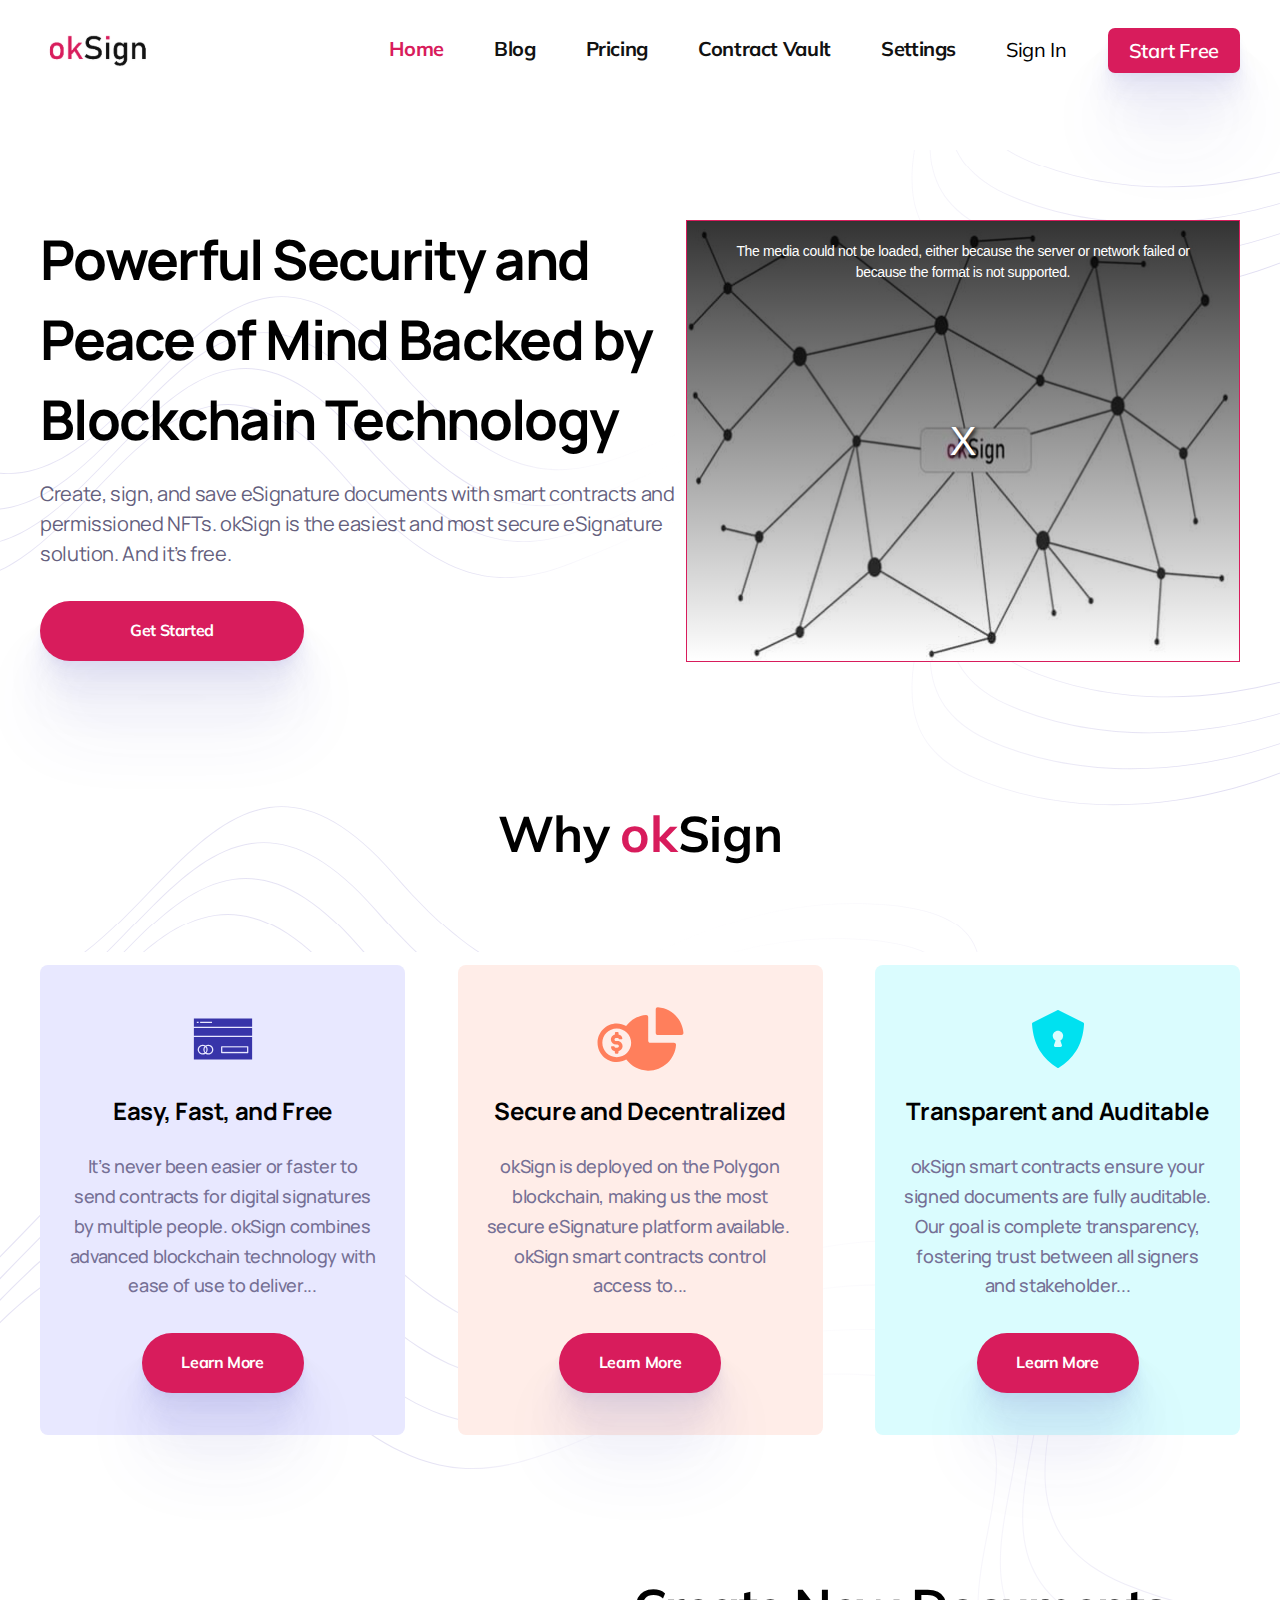
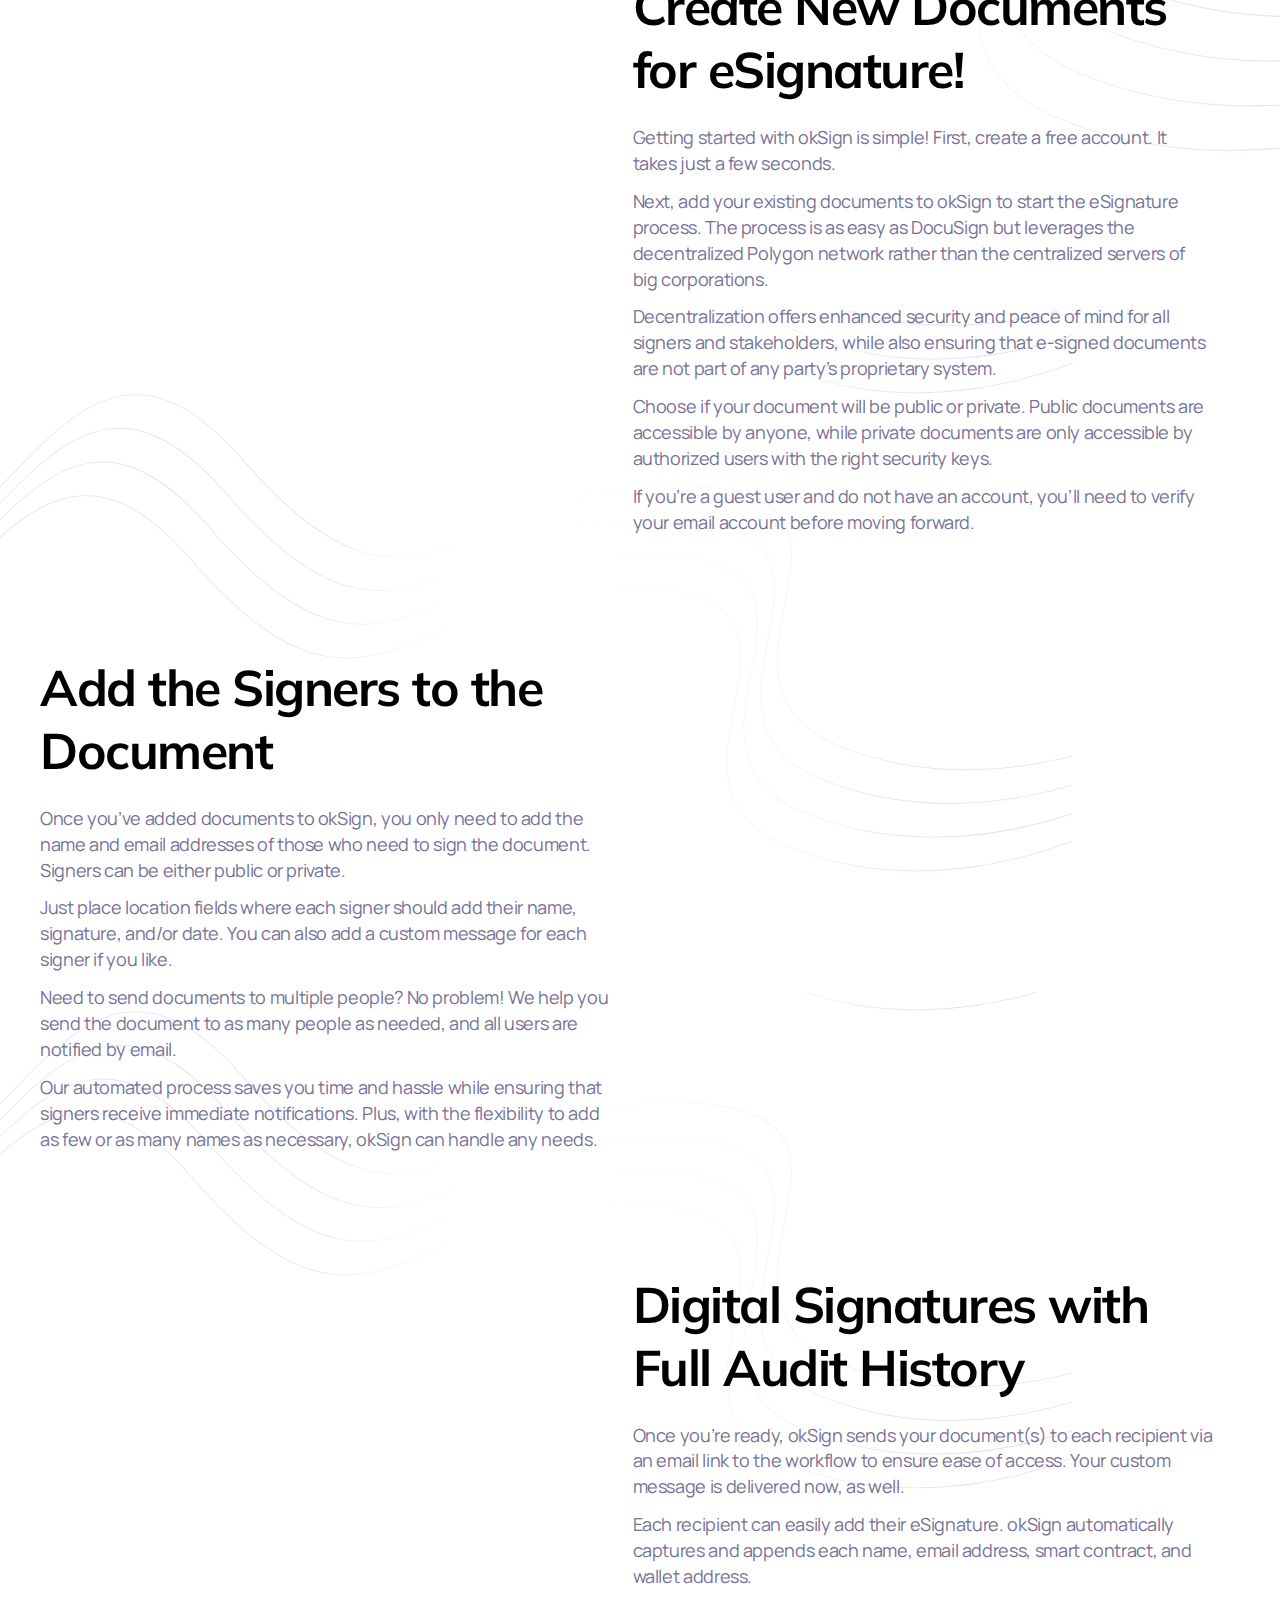
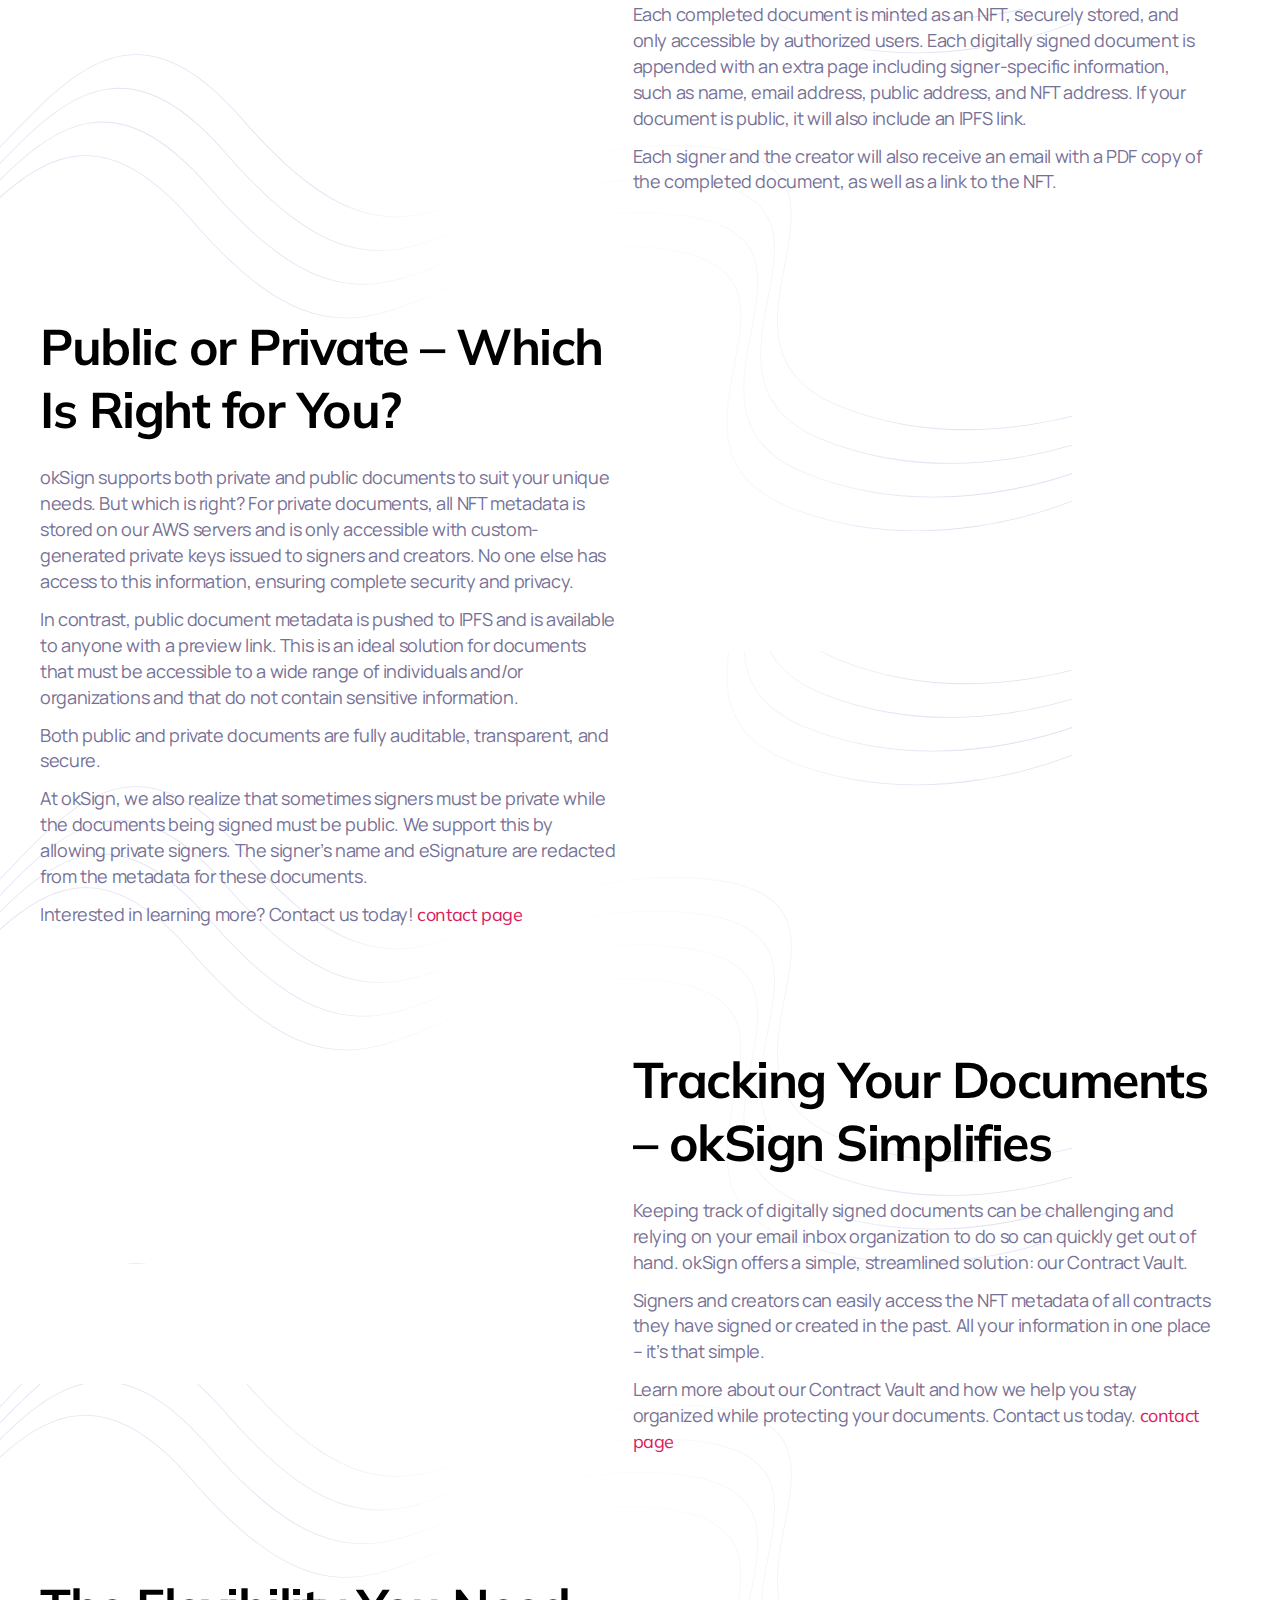
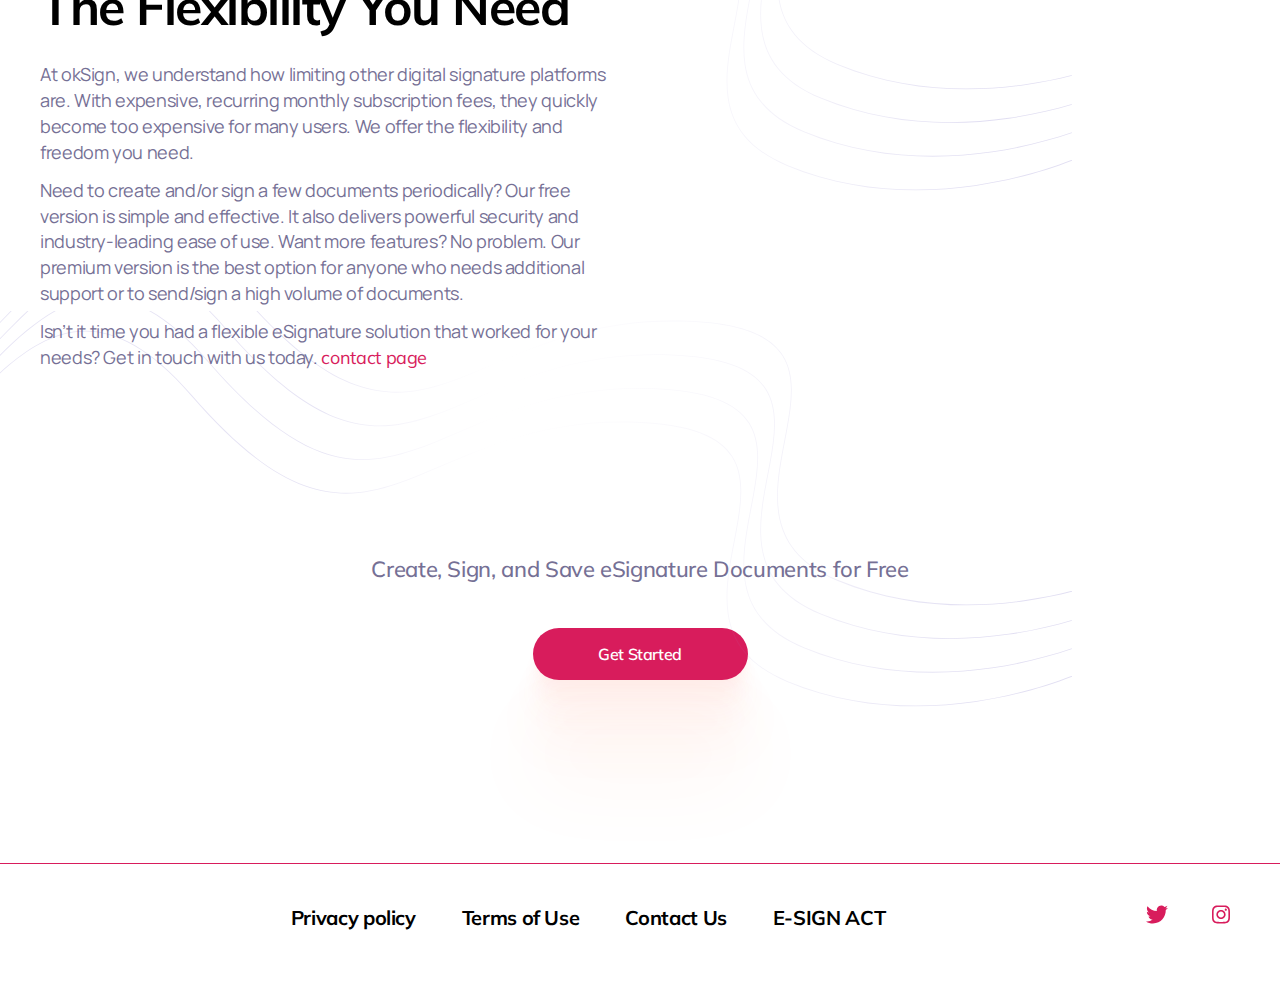
==== commit 39778047: "Add files via upload" ====
--- a/index.html
+++ b/index.html
@@ -8,7 +8,7 @@
 	<meta name="description" content="Send, Sign, and Store eSignatures on Aurora Blockchain for free">
 	<meta content="ie=edge" http-equiv="X-UA-Compatible">
 	<meta name="viewport" content="width=device-width, initial-scale=1.0">
-	<link rel="stylesheet" href="css/style.min.css?_v=20230309234649">
+	<link rel="stylesheet" href="css/style.min.css?_v=20230320023325">
 	<link rel="apple-touch-icon" href="img/logo192.png">
 	<link rel="icon" href="img/favicon.ico">
 	<meta name="theme-color" content="#000000">
@@ -16,14 +16,14 @@
 
 	<!-- <meta http-equiv="origin-trial" content="A41wt2Lsq30A9Ox/[base64]"> -->
 	<!-- <link rel="manifest" href="/manifest.json"> -->
-	<!-- <script async src="https://s.adroll.com/j/MYB655LUUBBXVGPRHQ7QWV/roundtrip.js?_v=20230309234649"></script> -->
-	<!-- <script type="text/javascript" src="https://d.adroll.com/consent/check/MYB655LUUBBXVGPRHQ7QWV?adroll_fpc=db0cbd7e38ce401fc7cd9d45353da6d3-1677984864424&amp;pv=7997035533.28881&amp;arrfrr=http%3A%2F%2F127.0.0.1%3A5500%2F&amp;_s=e49818656b4f2309f7949c65a07c795a&amp;_b=2&_v=20230309234649"></script> -->
-	<!-- <script id="adroll_scr_exp" onerror="window.adroll_exp_list = [];" type="text/javascript" src="https://s.adroll.com/j/exp/MYB655LUUBBXVGPRHQ7QWV/index.js?_v=20230309234649"></script> -->
-	<!-- <script async src="//connect.facebook.net/en_US/fbevents.js?_v=20230309234649"></script> -->
-	<!-- <script async src="https://www.clarity.ms/eus2-sc/s/0.7.2/clarity.js?_v=20230309234649"></script> -->
-	<!-- <script async="" src="https://www.clarity.ms/tag/fz02sqjt36?ref=gtm2&_v=20230309234649"></script> -->
-	<!-- <script async src="https://www.googletagmanager.com/gtm.js?id=GTM-KR34T38&_v=20230309234649"></script> -->
-	<!-- <script async src="https://www.googletagmanager.com/gtag/js?id=G-MC4JZP4SK6&amp;l=dataLayer&amp;cx=c&_v=20230309234649"></script> -->
+	<!-- <script async src="https://s.adroll.com/j/MYB655LUUBBXVGPRHQ7QWV/roundtrip.js?_v=20230320023325"></script> -->
+	<!-- <script type="text/javascript" src="https://d.adroll.com/consent/check/MYB655LUUBBXVGPRHQ7QWV?adroll_fpc=db0cbd7e38ce401fc7cd9d45353da6d3-1677984864424&amp;pv=7997035533.28881&amp;arrfrr=http%3A%2F%2F127.0.0.1%3A5500%2F&amp;_s=e49818656b4f2309f7949c65a07c795a&amp;_b=2&_v=20230320023325"></script> -->
+	<!-- <script id="adroll_scr_exp" onerror="window.adroll_exp_list = [];" type="text/javascript" src="https://s.adroll.com/j/exp/MYB655LUUBBXVGPRHQ7QWV/index.js?_v=20230320023325"></script> -->
+	<!-- <script async src="//connect.facebook.net/en_US/fbevents.js?_v=20230320023325"></script> -->
+	<!-- <script async src="https://www.clarity.ms/eus2-sc/s/0.7.2/clarity.js?_v=20230320023325"></script> -->
+	<!-- <script async="" src="https://www.clarity.ms/tag/fz02sqjt36?ref=gtm2&_v=20230320023325"></script> -->
+	<!-- <script async src="https://www.googletagmanager.com/gtm.js?id=GTM-KR34T38&_v=20230320023325"></script> -->
+	<!-- <script async src="https://www.googletagmanager.com/gtag/js?id=G-MC4JZP4SK6&amp;l=dataLayer&amp;cx=c&_v=20230320023325"></script> -->
 </head>
 
 <!-- style="opacity: 0; transition: opacity .5s ease 0s;" -->
@@ -80,14 +80,13 @@
 						</div>
 						<a class="hero__link btn" href="#">Get Started</a>
 					</div>
-					<a class="hero__video" href="#" data-popup=".popup">
-						<div class="hero__img">
-							<picture><source srcset="img/hero/video-bg.webp" type="image/webp"><img src="img/hero/video-bg.jpg" alt="Blockchain video image" width="554" height="441"></picture>
-							<div id="play-video" class="hero__icon">
-								<span></span>
-							</div>
-						</div>
-					</a>
+
+
+					<div class="hero__video-wrapper">
+						<video-js class="hero__video video-js" id="my-video" width="554" height="442" preload="auto" controls poster="img/hero/video-bg.jpg">
+							<source src="img/video.mp4" type=video/mp4>
+						</video-js>
+					</div>
 				</div>
 			</section>
 
@@ -326,9 +325,12 @@
 						Close
 					</button>
 				</div>
-				<video class="popup__video video-js" id="video" width="800" height="600" controls>
-					<source src="img/video.mp4" type=video/mp4>
-				</video>
+				<div class="popup__video-wrapper">
+					<video class="popup__video video-js vjs-big-play-centered" id="video my-video" width="800" height="600" controls preload="auto" poster="img/hero/video-bg.jpg">
+						<source src="img/video.mp4" type=video/mp4>
+					</video>
+				</div>
+				<button class="vjs-big-play-button"></button>
 			</div>
 		</div>
 	</div>
@@ -340,7 +342,7 @@
 					<div class="popup__logo">
 						<img src="img/logo.svg" alt="logo image" width="117" height="47">
 					</div>
-					<button class="popup__close" data-close type="button" type="button">
+					<button class="popup__close" data-close type="button">
 						Close
 					</button>
 				</div>
@@ -360,7 +362,7 @@
 					<div class="popup__logo">
 						<img src="img/logo.svg" alt="logo image" width="117" height="47">
 					</div>
-					<button class="popup__close" data-close type="button" type="button">Close</button>
+					<button class="popup__close" data-close type="button">Close</button>
 				</div>
 				<div class="popup__body">
 					<form class="popup-contact__form contact-form" id="contact-form" action="#">
@@ -390,7 +392,7 @@
 
 
 
-	<script defer src="js/app.min.js?_v=20230309234649"></script>
+	<script defer src="js/app.min.js?_v=20230320023325"></script>
 </body>
 
 
--- a/css/style.min.css
+++ b/css/style.min.css
@@ -1 +1 @@
-@charset "UTF-8";.btn{padding:.625rem 1.3125rem;color:#fff;font-weight:600;font-size:1rem;line-height:125%;text-align:center;font-family:Mulish;background:#d81c5c;-webkit-box-shadow:0 4.1875rem 5rem rgba(55,52,169,.07),0 2.7141rem 2.9282rem rgba(55,52,169,.0531481),0 1.613rem 1.5926rem rgba(55,52,169,.0425185),0 .8375rem .8125rem rgba(55,52,169,.035),0 .3412rem .4074rem rgba(55,52,169,.0274815),0 .0775rem .1968rem rgba(55,52,169,.0168519);box-shadow:0 4.1875rem 5rem rgba(55,52,169,.07),0 2.7141rem 2.9282rem rgba(55,52,169,.0531481),0 1.613rem 1.5926rem rgba(55,52,169,.0425185),0 .8375rem .8125rem rgba(55,52,169,.035),0 .3412rem .4074rem rgba(55,52,169,.0274815),0 .0775rem .1968rem rgba(55,52,169,.0168519);border-radius:.4375rem;-webkit-transition-property:background-color,color,-webkit-transform;transition-property:background-color,color,-webkit-transform;-o-transition-property:background-color,transform,color;transition-property:background-color,transform,color;transition-property:background-color,transform,color,-webkit-transform;-webkit-transition:.3s ease 0s;-o-transition:.3s ease 0s;transition:.3s ease 0s;display:block}.btn:hover{background-color:#000;color:#fff;-webkit-transform:scale(1.1);-ms-transform:scale(1.1);transform:scale(1.1)}.link{display:inline-block;position:relative;padding-bottom:.3125rem;-webkit-transition:.3s ease 0s;-o-transition:.3s ease 0s;transition:.3s ease 0s;-webkit-transition-property:color;-o-transition-property:color;transition-property:color}.link::before{content:"";display:block;position:absolute;bottom:0;left:50%;-webkit-transform:translate(-50%,0);-ms-transform:translate(-50%,0);transform:translate(-50%,0);background-color:#d81c5c;height:.125rem;width:0;-webkit-transition:.3s ease 0s;-o-transition:.3s ease 0s;transition:.3s ease 0s;-webkit-transition-property:width;-o-transition-property:width;transition-property:width;max-width:9.375rem}.link:hover{color:#d81c5c}.link:hover::before{width:100%}.hero__icon{position:absolute;z-index:10;top:50%;left:50%;-webkit-transform:translateX(-50%) translateY(-50%);-ms-transform:translateX(-50%) translateY(-50%);transform:translateX(-50%) translateY(-50%);-webkit-box-sizing:content-box;box-sizing:content-box;display:block;width:32px;height:44px;border-radius:50%;padding:18px 20px 18px 28px}.hero__icon::before{content:"";content:"";position:absolute;z-index:0;left:50%;top:50%;-webkit-transform:translateX(-50%) translateY(-50%);-ms-transform:translateX(-50%) translateY(-50%);transform:translateX(-50%) translateY(-50%);display:block;width:80px;height:80px;background:#d81c5c;border-radius:50%;-webkit-animation:pulse-border 1.5s ease-out infinite;animation:pulse-border 1.5s ease-out infinite}.hero__icon::after{content:"";content:"";position:absolute;z-index:1;left:50%;top:50%;-webkit-transform:translateX(-50%) translateY(-50%);-ms-transform:translateX(-50%) translateY(-50%);transform:translateX(-50%) translateY(-50%);display:block;width:80px;height:80px;background:#d81c5c;border-radius:50%;-webkit-transition:all .2s;-o-transition:all .2s;transition:all .2s}.hero__icon span{display:block;position:relative;z-index:3;width:0;height:0;border-left:32px solid #fff;border-top:22px solid transparent;border-bottom:22px solid transparent}.hero__icon:hover::after{background-color:#ab1649}@-webkit-keyframes pulse-border{0%{-webkit-transform:translateX(-50%) translateY(-50%) translateZ(0) scale(1);transform:translateX(-50%) translateY(-50%) translateZ(0) scale(1);opacity:1}100%{-webkit-transform:translateX(-50%) translateY(-50%) translateZ(0) scale(1.5);transform:translateX(-50%) translateY(-50%) translateZ(0) scale(1.5);opacity:0}}@keyframes pulse-border{0%{-webkit-transform:translateX(-50%) translateY(-50%) translateZ(0) scale(1);transform:translateX(-50%) translateY(-50%) translateZ(0) scale(1);opacity:1}100%{-webkit-transform:translateX(-50%) translateY(-50%) translateZ(0) scale(1.5);transform:translateX(-50%) translateY(-50%) translateZ(0) scale(1.5);opacity:0}}.popup__header{display:-webkit-box;display:-ms-flexbox;display:flex;-webkit-box-align:center;-ms-flex-align:center;align-items:center;-webkit-box-pack:justify;-ms-flex-pack:justify;justify-content:space-between}@font-face{font-family:Manrope;font-display:swap;src:url(../fonts/Manrope-Bold.woff2) format("woff2"),url(../fonts/Manrope-Bold.woff) format("woff");font-weight:700;font-style:normal}@font-face{font-family:Manrope;font-display:swap;src:url(../fonts/Manrope-Medium.woff2) format("woff2"),url(../fonts/Manrope-Medium.woff) format("woff");font-weight:500;font-style:normal}@font-face{font-family:Manrope;font-display:swap;src:url(../fonts/Manrope-Regular.woff2) format("woff2"),url(../fonts/Manrope-Regular.woff) format("woff");font-weight:400;font-style:normal}@font-face{font-family:Mulish;font-display:swap;src:url(../fonts/Mulish-Bold.woff2) format("woff2"),url(../fonts/Mulish-Bold.woff) format("woff");font-weight:700;font-style:normal}@font-face{font-family:Mulish;font-display:swap;src:url(../fonts/Mulish-Medium.woff2) format("woff2"),url(../fonts/Mulish-Medium.woff) format("woff");font-weight:500;font-style:normal}@font-face{font-family:Mulish;font-display:swap;src:url(../fonts/Mulish-Regular.woff2) format("woff2"),url(../fonts/Mulish-Regular.woff) format("woff");font-weight:400;font-style:normal}@font-face{font-family:Mulish;font-display:swap;src:url(../fonts/Mulish-SemiBold.woff2) format("woff2"),url(../fonts/Mulish-SemiBold.woff) format("woff");font-weight:600;font-style:normal}*{padding:0;margin:0;border:0}*,:after,:before{-webkit-box-sizing:border-box;box-sizing:border-box}body,html{height:100%;min-width:280px}body{background-color:#fff;color:#757095;font-family:Manrope,sans-serif;font-size:1.125rem;-ms-text-size-adjust:100%;-moz-text-size-adjust:100%;-webkit-text-size-adjust:100%;-webkit-font-smoothing:antialiased;-moz-osx-font-smoothing:grayscale}button,input,textarea{font-family:Manrope,sans-serif;font-size:inherit}button{cursor:pointer;color:inherit;background-color:inherit}a{color:inherit}a:link,a:visited{text-decoration:none}a:hover{text-decoration:none}ul li{list-style:none}img{vertical-align:top}h1,h2,h3,h4,h5,h6{font-weight:inherit;font-size:inherit}body{letter-spacing:-.02em}.lock body{overflow:hidden;-ms-touch-action:none;touch-action:none;-ms-scroll-chaining:none;overscroll-behavior:none}.wrapper{min-height:100%;display:-webkit-box;display:-ms-flexbox;display:flex;-webkit-box-orient:vertical;-webkit-box-direction:normal;-ms-flex-direction:column;flex-direction:column;overflow:hidden}.wrapper>main{-webkit-box-flex:1;-ms-flex:1 1 auto;flex:1 1 auto}.wrapper>*{min-width:0}[class*=__container]{max-width:75rem;-webkit-box-sizing:content-box;box-sizing:content-box;margin:0 auto;padding:0 1.5625rem}.title{font-family:Mulish;font-weight:700;line-height:126%;color:#000}@supports (font-size:clamp(1.75rem ,1.3530927835rem + 2.2680412371vw ,3.125rem)){.title{font-size:clamp(1.75rem ,1.3530927835rem + 2.2680412371vw ,3.125rem)}}@supports not (font-size:clamp(1.75rem ,1.3530927835rem + 2.2680412371vw ,3.125rem)){.title{font-size:calc(1.75rem + 1.375 * (100vw - 17.5rem)/ 60.625)}}.title span{color:#d81c5c}body::after{content:"";background-color:rgba(0,0,0,.5);position:fixed;width:100%;height:100%;top:0;left:0;opacity:0;-webkit-transition:opacity .8s ease 0s;-o-transition:opacity .8s ease 0s;transition:opacity .8s ease 0s;pointer-events:none;z-index:149}.popup-show body::after{opacity:1}.popup{position:fixed;top:0;left:0;bottom:0;right:0;padding:30px 10px;-webkit-transition:visibility .8s ease 0s;-o-transition:visibility .8s ease 0s;transition:visibility .8s ease 0s;visibility:hidden;pointer-events:none}.popup_show{z-index:150;visibility:visible;overflow:auto;pointer-events:auto}.popup_show .popup__content{visibility:visible;-webkit-transform:scale(1);-ms-transform:scale(1);transform:scale(1)}.popup__wrapper{display:-webkit-box;display:-ms-flexbox;display:flex;-webkit-box-orient:vertical;-webkit-box-direction:normal;-ms-flex-direction:column;flex-direction:column;-webkit-box-align:center;-ms-flex-align:center;align-items:center;min-height:100%;-webkit-box-flex:1;-ms-flex:1 1 auto;flex:1 1 auto;width:100%;display:flex;-webkit-box-pack:center;-ms-flex-pack:center;justify-content:center;align-items:center}.popup__content{visibility:hidden;-webkit-transform:scale(0);-ms-transform:scale(0);transform:scale(0);-webkit-transition:-webkit-transform .3s ease 0s;transition:-webkit-transform .3s ease 0s;-o-transition:transform .3s ease 0s;transition:transform .3s ease 0s;transition:transform .3s ease 0s,-webkit-transform .3s ease 0s;background-color:#eee;padding:20px;width:100%;max-width:900px;grid-gap:20px;border-radius:20px;display:-ms-grid;display:grid}.lock .popup__content{visibility:visible}.popup__video{-ms-grid-column-align:center;justify-self:center;width:100%;height:100%;border:1px solid #d81c5c;border-radius:15px}.popup__close{-ms-grid-column-align:center;justify-self:center;position:relative;padding:5px;padding-top:0;color:#000;font-size:20px;font-weight:500}.popup__close::before{content:"";position:absolute;bottom:0;left:50%;-webkit-transform:translate(-50%,0);-ms-transform:translate(-50%,0);transform:translate(-50%,0);height:2px;width:0;background-color:#d81c5c;-webkit-transition:width .3s ease 0s;-o-transition:width .3s ease 0s;transition:width .3s ease 0s}.popup__close:hover::before{width:100%}.popup-coming .popup__content{padding-bottom:50px}.popup-coming__title{border-radius:20px;text-align:center;font-weight:600;line-height:1.19;display:-ms-grid;display:grid;border:.125rem dashed #d81c5c;color:#d81c5c}@supports (padding:clamp(1.875rem ,-1.1920103093rem + 17.5257731959vw ,12.5rem)){.popup-coming__title{padding:clamp(1.875rem ,-1.1920103093rem + 17.5257731959vw ,12.5rem)}}@supports not (padding:clamp(1.875rem ,-1.1920103093rem + 17.5257731959vw ,12.5rem)){.popup-coming__title{padding:calc(1.875rem + 10.625 * (100vw - 17.5rem)/ 60.625)}}@supports (font-size:clamp(2.25rem ,1.1675257732rem + 6.1855670103vw ,6rem)){.popup-coming__title{font-size:clamp(2.25rem ,1.1675257732rem + 6.1855670103vw ,6rem)}}@supports not (font-size:clamp(2.25rem ,1.1675257732rem + 6.1855670103vw ,6rem)){.popup-coming__title{font-size:calc(2.25rem + 3.75 * (100vw - 17.5rem)/ 60.625)}}.popup-coming .popup__close{display:-webkit-box;display:-ms-flexbox;display:flex;grid-gap:.9375rem;-webkit-box-align:center;-ms-flex-align:center;align-items:center;-webkit-transition:color .3s ease 0s;-o-transition:color .3s ease 0s;transition:color .3s ease 0s;line-height:1.2}@supports (font-size:clamp(1.5rem ,1.4278350515rem + 0.412371134vw ,1.75rem)){.popup-coming .popup__close{font-size:clamp(1.5rem ,1.4278350515rem + .412371134vw ,1.75rem)}}@supports not (font-size:clamp(1.5rem ,1.4278350515rem + 0.412371134vw ,1.75rem)){.popup-coming .popup__close{font-size:calc(1.5rem + .25 * (100vw - 17.5rem)/ 60.625)}}.popup-coming .popup__close:hover{color:#d81c5c}.popup-coming .popup__close:hover span::after,.popup-coming .popup__close:hover span::before{background-color:#d81c5c}.popup-coming .popup__close span{margin-top:.125rem;position:relative;height:1.6875rem;width:1.6875rem;border-radius:50%;border:.0625rem solid #d81c5c}.popup-coming .popup__close span::after,.popup-coming .popup__close span::before{-webkit-transition:background-color .3s ease 0s;-o-transition:background-color .3s ease 0s;transition:background-color .3s ease 0s;content:"";height:.1875rem;width:100%;display:block;background-color:#000;position:absolute}.popup-coming .popup__close span::before{top:calc(50% - .0625rem);-webkit-transform:rotate(45deg);-ms-transform:rotate(45deg);transform:rotate(45deg)}.popup-coming .popup__close span::after{bottom:calc(50% - .125rem);-webkit-transform:rotate(-45deg);-ms-transform:rotate(-45deg);transform:rotate(-45deg)}.contact-form{display:-ms-grid;display:grid;-webkit-box-pack:center;-ms-flex-pack:center;justify-content:center;-webkit-box-align:center;-ms-flex-align:center;align-items:center;grid-gap:25px;-ms-grid-columns:(1fr)[2];grid-template-columns:repeat(2,1fr);-ms-grid-rows:auto 1fr auto;grid-template-rows:auto 1fr auto}@supports (padding-top:clamp(0.9375rem ,0.6668814433rem + 1.5463917526vw ,1.875rem)){.contact-form{padding-top:clamp(.9375rem ,.6668814433rem + 1.5463917526vw ,1.875rem)}}@supports not (padding-top:clamp(0.9375rem ,0.6668814433rem + 1.5463917526vw ,1.875rem)){.contact-form{padding-top:calc(.9375rem + .9375 * (100vw - 17.5rem)/ 60.625)}}@supports (padding-bottom:clamp(0.9375rem ,0.6668814433rem + 1.5463917526vw ,1.875rem)){.contact-form{padding-bottom:clamp(.9375rem ,.6668814433rem + 1.5463917526vw ,1.875rem)}}@supports not (padding-bottom:clamp(0.9375rem ,0.6668814433rem + 1.5463917526vw ,1.875rem)){.contact-form{padding-bottom:calc(.9375rem + .9375 * (100vw - 17.5rem)/ 60.625)}}@supports (padding:clamp(0.0000000625rem ,-0.4510308473rem + 2.5773194845vw ,1.5625rem)){.contact-form{padding:clamp(.0000000625rem ,-.4510308473rem + 2.5773194845vw ,1.5625rem)}}@supports not (padding:clamp(0.0000000625rem ,-0.4510308473rem + 2.5773194845vw ,1.5625rem)){.contact-form{padding:calc(.0000000625rem + 1.5624999375 * (100vw - 17.5rem)/ 60.625)}}.contact-form__label{position:relative;display:-ms-grid;display:grid;width:100%;border-radius:15px}.contact-form__label:nth-child(3){-ms-grid-row:2;grid-row:2/2;-ms-grid-column:1;-ms-grid-column-span:2;grid-column:1/3}.contact-form__input{padding:10px;width:100%;-webkit-transition:all .3s ease 0s;-o-transition:all .3s ease 0s;transition:all .3s ease 0s;border-radius:10px;padding-right:45px;border:1px solid #000}.contact-form__input:focus{outline-color:#d81c5c;padding:15px}.contact-form__input:focus::-webkit-input-placeholder{opacity:0}.contact-form__input:focus::-moz-placeholder{opacity:0}.contact-form__input:focus:-ms-input-placeholder{opacity:0}.contact-form__input:focus::-ms-input-placeholder{opacity:0}.contact-form__input:focus::placeholder{opacity:0}.contact-form__icon{position:absolute;right:10px;top:50%;-webkit-transform:translate(0,-50%) scale(1);-ms-transform:translate(0,-50%) scale(1);transform:translate(0,-50%) scale(1);-webkit-transition:all .3s ease 0s;-o-transition:all .3s ease 0s;transition:all .3s ease 0s}.contact-form__textarea{border:1px solid #000;border-radius:10px;min-height:350px;padding:15px;resize:none;width:100%;-webkit-transition:all .3s ease 0s;-o-transition:all .3s ease 0s;transition:all .3s ease 0s}.contact-form__textarea:focus{outline-color:#d81c5c}.contact-form__textarea:focus::-webkit-input-placeholder{opacity:0}.contact-form__textarea:focus::-moz-placeholder{opacity:0}.contact-form__textarea:focus:-ms-input-placeholder{opacity:0}.contact-form__textarea:focus::-ms-input-placeholder{opacity:0}.contact-form__textarea:focus::placeholder{opacity:0}.contact-form__btn{-ms-grid-row:3;-ms-grid-row-span:1;grid-row:3/4;-ms-grid-column:1;-ms-grid-column-span:2;grid-column:1/3;-ms-grid-column-align:center;justify-self:center;border-radius:25px;padding:15px 55px}.header{padding-top:1.6875rem;padding-bottom:1.625rem;z-index:50;position:fixed;top:0;left:0;right:0;background-color:#fff;-webkit-transition:background-color .3s ease 0s;-o-transition:background-color .3s ease 0s;transition:background-color .3s ease 0s}.menu-open .header{bottom:0}.header._header-scroll{background-color:rgba(255,255,255,.8)}.header__container{display:-webkit-box;display:-ms-flexbox;display:flex;gap:.3125rem;-webkit-box-align:center;-ms-flex-align:center;align-items:center;-webkit-box-pack:justify;-ms-flex-pack:justify;justify-content:space-between}.header__logo{z-index:5}.header__nav{display:-webkit-box;display:-ms-flexbox;display:flex;-webkit-box-align:center;-ms-flex-align:center;align-items:center;font-family:Mulish}@supports (gap:clamp(0.9375rem ,-2.9513888889rem + 8.1018518519vw ,3.125rem)){.header__nav{gap:clamp(.9375rem ,-2.9513888889rem + 8.1018518519vw ,3.125rem)}}@supports not (gap:clamp(0.9375rem ,-2.9513888889rem + 8.1018518519vw ,3.125rem)){.header__nav{gap:calc(.9375rem + 2.1875 * (100vw - 48rem)/ 27)}}.header__menu{display:-webkit-box;display:-ms-flexbox;display:flex;-webkit-box-align:center;-ms-flex-align:center;align-items:center}@supports (gap:clamp(0.625rem ,-3.8194444444rem + 9.2592592593vw ,3.125rem)){.header__menu{gap:clamp(.625rem ,-3.8194444444rem + 9.2592592593vw ,3.125rem)}}@supports not (gap:clamp(0.625rem ,-3.8194444444rem + 9.2592592593vw ,3.125rem)){.header__menu{gap:calc(.625rem + 2.5 * (100vw - 48rem)/ 27)}}.header__menu-item{width:100%}.header__menu-link{display:block;font-weight:700;line-height:125%;white-space:nowrap;color:#111}@supports (font-size:clamp(1.1875rem ,1.0763888889rem + 0.2314814815vw ,1.25rem)){.header__menu-link{font-size:clamp(1.1875rem ,1.0763888889rem + .2314814815vw ,1.25rem)}}@supports not (font-size:clamp(1.1875rem ,1.0763888889rem + 0.2314814815vw ,1.25rem)){.header__menu-link{font-size:calc(1.1875rem + .0625 * (100vw - 48rem)/ 27)}}.header__menu-link_active{color:#d81c5c;font-weight:700}.header__auth{display:-webkit-box;display:-ms-flexbox;display:flex;-webkit-box-align:center;-ms-flex-align:center;align-items:center}@supports (gap:clamp(0.625rem ,-1.110485782rem + 4.897314376vw ,2.5625rem)){.header__auth{gap:clamp(.625rem ,-1.110485782rem + 4.897314376vw ,2.5625rem)}}@supports not (gap:clamp(0.625rem ,-1.110485782rem + 4.897314376vw ,2.5625rem)){.header__auth{gap:calc(.625rem + 1.9375 * (100vw - 35.4375rem)/ 39.5625)}}.header__auth-link{line-height:125%;white-space:nowrap;-webkit-transition:all .5s ease 0s;-o-transition:all .5s ease 0s;transition:all .5s ease 0s}@supports (font-size:clamp(1.0625rem ,0.7291666667rem + 0.6944444444vw ,1.25rem)){.header__auth-link{font-size:clamp(1.0625rem ,.7291666667rem + .6944444444vw ,1.25rem)}}@supports not (font-size:clamp(1.0625rem ,0.7291666667rem + 0.6944444444vw ,1.25rem)){.header__auth-link{font-size:calc(1.0625rem + .1875 * (100vw - 48rem)/ 27)}}.header__auth-link:first-child{color:#000;margin-top:-3px}.header__auth-link:first-child:hover{color:#fff;padding:.625rem .625rem;border-radius:.4375rem;background-color:#000}.icon-menu{display:none}.footer{border-top:.0625rem solid #d81c5c}@supports (padding-top:clamp(1.875rem ,1.8569587629rem + 0.1030927835vw ,1.9375rem)){.footer{padding-top:clamp(1.875rem ,1.8569587629rem + .1030927835vw ,1.9375rem)}}@supports not (padding-top:clamp(1.875rem ,1.8569587629rem + 0.1030927835vw ,1.9375rem)){.footer{padding-top:calc(1.875rem + .0625 * (100vw - 17.5rem)/ 60.625)}}@supports (padding-bottom:clamp(3.125rem ,2.9265463918rem + 1.1340206186vw ,3.8125rem)){.footer{padding-bottom:clamp(3.125rem ,2.9265463918rem + 1.1340206186vw ,3.8125rem)}}@supports not (padding-bottom:clamp(3.125rem ,2.9265463918rem + 1.1340206186vw ,3.8125rem)){.footer{padding-bottom:calc(3.125rem + .6875 * (100vw - 17.5rem)/ 60.625)}}.footer__container{display:-ms-grid;display:grid;-ms-grid-columns:1fr auto;grid-template-columns:1fr auto}.footer__menu{-ms-grid-column-align:center;justify-self:center;display:-webkit-box;display:-ms-flexbox;display:flex;-ms-flex-wrap:wrap;flex-wrap:wrap;-webkit-box-pack:center;-ms-flex-pack:center;justify-content:center}@supports (gap:clamp(0.625rem ,0.3363402062rem + 1.6494845361vw ,1.625rem)){.footer__menu{gap:clamp(.625rem ,.3363402062rem + 1.6494845361vw ,1.625rem)}}@supports not (gap:clamp(0.625rem ,0.3363402062rem + 1.6494845361vw ,1.625rem)){.footer__menu{gap:calc(.625rem + 1 * (100vw - 17.5rem)/ 60.625)}}.footer__link{font-family:Mulish;padding:.625rem;font-weight:700;line-height:125%;color:#000}@supports (font-size:clamp(1rem ,0.9278350515rem + 0.412371134vw ,1.25rem)){.footer__link{font-size:clamp(1rem ,.9278350515rem + .412371134vw ,1.25rem)}}@supports not (font-size:clamp(1rem ,0.9278350515rem + 0.412371134vw ,1.25rem)){.footer__link{font-size:calc(1rem + .25 * (100vw - 17.5rem)/ 60.625)}}.footer__contact{-ms-grid-column-align:end;justify-self:end;display:-webkit-box;display:-ms-flexbox;display:flex;gap:1.5rem}.footer__contact-link{padding:.625rem;display:block}.footer__contact-link:hover svg{-webkit-transform:scale(1.2);-ms-transform:scale(1.2);transform:scale(1.2);fill:#d81c5c}.footer__contact-icon{fill:#d81c5c;-webkit-transition:all .3s ease 0s;-o-transition:all .3s ease 0s;transition:all .3s ease 0s}.hero{position:relative}@supports (padding-top:clamp(8.125rem ,6.5012886598rem + 9.2783505155vw ,13.75rem)){.hero{padding-top:clamp(8.125rem ,6.5012886598rem + 9.2783505155vw ,13.75rem)}}@supports not (padding-top:clamp(8.125rem ,6.5012886598rem + 9.2783505155vw ,13.75rem)){.hero{padding-top:calc(8.125rem + 5.625 * (100vw - 17.5rem)/ 60.625)}}@supports (padding-bottom:clamp(1.875rem ,-0.1095360825rem + 11.3402061856vw ,8.75rem)){.hero{padding-bottom:clamp(1.875rem ,-.1095360825rem + 11.3402061856vw ,8.75rem)}}@supports not (padding-bottom:clamp(1.875rem ,-0.1095360825rem + 11.3402061856vw ,8.75rem)){.hero{padding-bottom:calc(1.875rem + 6.875 * (100vw - 17.5rem)/ 60.625)}}.hero::before{content:"";position:absolute;height:100%;width:100%;background:url(../img/why/bg.svg) center/100% repeat;top:150px;left:0;z-index:-1}.hero__container{display:-webkit-box;display:-ms-flexbox;display:flex;gap:.625rem}.hero__title{font-weight:700;line-height:1.45;letter-spacing:-.03em;color:#000;margin-bottom:1.25rem}@supports (font-size:clamp(1.5625rem ,1.0212628866rem + 3.0927835052vw ,3.4375rem)){.hero__title{font-size:clamp(1.5625rem ,1.0212628866rem + 3.0927835052vw ,3.4375rem)}}@supports not (font-size:clamp(1.5625rem ,1.0212628866rem + 3.0927835052vw ,3.4375rem)){.hero__title{font-size:calc(1.5625rem + 1.875 * (100vw - 17.5rem)/ 60.625)}}.hero__text{color:#64607d;line-height:150%}@supports (font-size:clamp(1.125rem ,1.0889175258rem + 0.206185567vw ,1.25rem)){.hero__text{font-size:clamp(1.125rem ,1.0889175258rem + .206185567vw ,1.25rem)}}@supports not (font-size:clamp(1.125rem ,1.0889175258rem + 0.206185567vw ,1.25rem)){.hero__text{font-size:calc(1.125rem + .125 * (100vw - 17.5rem)/ 60.625)}}@supports (margin-bottom:clamp(1.875rem ,1.8389175258rem + 0.206185567vw ,2rem)){.hero__text{margin-bottom:clamp(1.875rem ,1.8389175258rem + .206185567vw ,2rem)}}@supports not (margin-bottom:clamp(1.875rem ,1.8389175258rem + 0.206185567vw ,2rem)){.hero__text{margin-bottom:calc(1.875rem + .125 * (100vw - 17.5rem)/ 60.625)}}.hero__link{padding-top:.9375rem;padding-bottom:.9375rem;-webkit-box-shadow:0 4.1875rem 5rem rgba(55,52,169,.07),0 2.7141rem 2.9282rem rgba(55,52,169,.0531481),0 1.613rem 1.5926rem rgba(55,52,169,.0425185),0 .8375rem .8125rem rgba(55,52,169,.035),0 .3412rem .4074rem rgba(55,52,169,.0274815),0 .0775rem .1968rem rgba(55,52,169,.0168519);box-shadow:0 4.1875rem 5rem rgba(55,52,169,.07),0 2.7141rem 2.9282rem rgba(55,52,169,.0531481),0 1.613rem 1.5926rem rgba(55,52,169,.0425185),0 .8375rem .8125rem rgba(55,52,169,.035),0 .3412rem .4074rem rgba(55,52,169,.0274815),0 .0775rem .1968rem rgba(55,52,169,.0168519);border-radius:2.9375rem;max-width:16.5rem;width:100%;font-weight:700;font-size:1rem;line-height:187.5%;white-space:nowrap}@supports (padding-left:clamp(5rem ,4.8195876289rem + 1.0309278351vw ,5.625rem)){.hero__link{padding-left:clamp(5rem ,4.8195876289rem + 1.0309278351vw ,5.625rem)}}@supports not (padding-left:clamp(5rem ,4.8195876289rem + 1.0309278351vw ,5.625rem)){.hero__link{padding-left:calc(5rem + .625 * (100vw - 17.5rem)/ 60.625)}}@supports (padding-right:clamp(5rem ,4.8195876289rem + 1.0309278351vw ,5.625rem)){.hero__link{padding-right:clamp(5rem ,4.8195876289rem + 1.0309278351vw ,5.625rem)}}@supports not (padding-right:clamp(5rem ,4.8195876289rem + 1.0309278351vw ,5.625rem)){.hero__link{padding-right:calc(5rem + .625 * (100vw - 17.5rem)/ 60.625)}}.hero__video{position:relative;-webkit-transition:all .5s ease 0s;-o-transition:all .5s ease 0s;transition:all .5s ease 0s;-ms-flex-preferred-size:45%;flex-basis:45%;-ms-flex-negative:0;flex-shrink:0;height:-webkit-fit-content;height:-moz-fit-content;height:fit-content;border-radius:1rem;border:.0625rem solid #d81c5c}.hero__video:hover{-webkit-transform:scale(1.05);-ms-transform:scale(1.05);transform:scale(1.05)}.hero__video:hover .hero__icon::after{content:"";-webkit-transform:translate(-50%,-50%) scale(1.05);-ms-transform:translate(-50%,-50%) scale(1.05);transform:translate(-50%,-50%) scale(1.05);background-color:#ab1649}.hero__img{position:relative;background:-webkit-gradient(linear,left bottom,left top,from(rgba(0,0,0,.2)),to(rgba(0,0,0,.2)));background:-o-linear-gradient(bottom,rgba(0,0,0,.2),rgba(0,0,0,.2));background:linear-gradient(0deg,rgba(0,0,0,.2),rgba(0,0,0,.2));-webkit-transform:scale(.98);-ms-transform:scale(.98);transform:scale(.98)}.hero__img img{display:block}.hero__img img:first-child{max-width:100%;width:100%;border-radius:1rem;height:100%}.hero__img::before{content:"";position:absolute;width:100%;height:100%;border-radius:1rem;top:1.375rem;left:1.375rem;z-index:-1;display:none}.hero__icon{position:absolute;left:50%;top:50%;-webkit-transform:translate(-50%,-50%) scale(1);-ms-transform:translate(-50%,-50%) scale(1);transform:translate(-50%,-50%) scale(1);-webkit-transition:all .3s ease 0s;-o-transition:all .3s ease 0s;transition:all .3s ease 0s}.why{position:relative}.why::before{content:"";position:absolute;bottom:-50%;left:0;right:0;width:100%;height:100%;background:url(../img/why/bg.svg) center bottom/cover no-repeat;z-index:-1}.why__title{text-align:center}@supports (margin-bottom:clamp(1.875rem ,0.6121134021rem + 7.2164948454vw ,6.25rem)){.why__title{margin-bottom:clamp(1.875rem ,.6121134021rem + 7.2164948454vw ,6.25rem)}}@supports not (margin-bottom:clamp(1.875rem ,0.6121134021rem + 7.2164948454vw ,6.25rem)){.why__title{margin-bottom:calc(1.875rem + 4.375 * (100vw - 17.5rem)/ 60.625)}}.why__title span{display:inline-block;margin-left:-3px}.why__items{display:-webkit-box;display:-ms-flexbox;display:flex;-webkit-column-gap:1.25rem;-moz-column-gap:1.25rem;column-gap:1.25rem;-webkit-box-pack:justify;-ms-flex-pack:justify;justify-content:space-between;-ms-flex-wrap:wrap;flex-wrap:wrap}.why__item{border-radius:.5rem;max-width:22.8125rem;text-align:center;min-height:29.375rem;display:-webkit-box;display:-ms-flexbox;display:flex;-webkit-box-orient:vertical;-webkit-box-direction:normal;-ms-flex-direction:column;flex-direction:column}@supports (padding-top:clamp(2.5rem ,2.4639175258rem + 0.206185567vw ,2.625rem)){.why__item{padding-top:clamp(2.5rem ,2.4639175258rem + .206185567vw ,2.625rem)}}@supports not (padding-top:clamp(2.5rem ,2.4639175258rem + 0.206185567vw ,2.625rem)){.why__item{padding-top:calc(2.5rem + .125 * (100vw - 17.5rem)/ 60.625)}}@supports (padding-bottom:clamp(2.5rem ,2.4639175258rem + 0.206185567vw ,2.625rem)){.why__item{padding-bottom:clamp(2.5rem ,2.4639175258rem + .206185567vw ,2.625rem)}}@supports not (padding-bottom:clamp(2.5rem ,2.4639175258rem + 0.206185567vw ,2.625rem)){.why__item{padding-bottom:calc(2.5rem + .125 * (100vw - 17.5rem)/ 60.625)}}@supports (padding-left:clamp(0.625rem ,0.300257732rem + 1.8556701031vw ,1.75rem)){.why__item{padding-left:clamp(.625rem ,.300257732rem + 1.8556701031vw ,1.75rem)}}@supports not (padding-left:clamp(0.625rem ,0.300257732rem + 1.8556701031vw ,1.75rem)){.why__item{padding-left:calc(.625rem + 1.125 * (100vw - 17.5rem)/ 60.625)}}@supports (padding-right:clamp(0.625rem ,0.300257732rem + 1.8556701031vw ,1.75rem)){.why__item{padding-right:clamp(.625rem ,.300257732rem + 1.8556701031vw ,1.75rem)}}@supports not (padding-right:clamp(0.625rem ,0.300257732rem + 1.8556701031vw ,1.75rem)){.why__item{padding-right:calc(.625rem + 1.125 * (100vw - 17.5rem)/ 60.625)}}.why__item:nth-child(1){background-color:#e8e8ff}@supports (padding-top:clamp(0.625rem ,0.0476804124rem + 3.2989690722vw ,2.625rem)){.why__item:nth-child(1){padding-top:clamp(.625rem ,.0476804124rem + 3.2989690722vw ,2.625rem)}}@supports not (padding-top:clamp(0.625rem ,0.0476804124rem + 3.2989690722vw ,2.625rem)){.why__item:nth-child(1){padding-top:calc(.625rem + 2 * (100vw - 17.5rem)/ 60.625)}}.why__item:nth-child(2){background-color:#ffede8}.why__item:nth-child(3){background-color:#dafcfe}.why__img{margin-bottom:1.5rem}.why__heading{margin-bottom:1.5rem;font-weight:700;line-height:137.5%;color:#000;white-space:nowrap}@supports (font-size:clamp(1.25rem ,1.1778350515rem + 0.412371134vw ,1.5rem)){.why__heading{font-size:clamp(1.25rem ,1.1778350515rem + .412371134vw ,1.5rem)}}@supports not (font-size:clamp(1.25rem ,1.1778350515rem + 0.412371134vw ,1.5rem)){.why__heading{font-size:calc(1.25rem + .25 * (100vw - 17.5rem)/ 60.625)}}.why__text{margin-bottom:1.9375rem;font-weight:500;line-height:1.66;color:#757095;max-width:19.375rem;-webkit-box-flex:1;-ms-flex-positive:1;flex-grow:1}@supports (font-size:clamp(1rem ,0.9639175258rem + 0.206185567vw ,1.125rem)){.why__text{font-size:clamp(1rem ,.9639175258rem + .206185567vw ,1.125rem)}}@supports not (font-size:clamp(1rem ,0.9639175258rem + 0.206185567vw ,1.125rem)){.why__text{font-size:calc(1rem + .125 * (100vw - 17.5rem)/ 60.625)}}.why__link{padding:.9375rem 2.4375rem;-webkit-box-shadow:0 4.1875rem 5rem rgba(55,52,169,.07),0 2.7141rem 2.9282rem rgba(55,52,169,.0531481),0 1.613rem 1.5926rem rgba(55,52,169,.0425185),0 .8375rem .8125rem rgba(55,52,169,.035),0 .3412rem .4074rem rgba(55,52,169,.0274815),0 .0775rem .1968rem rgba(55,52,169,.0168519);box-shadow:0 4.1875rem 5rem rgba(55,52,169,.07),0 2.7141rem 2.9282rem rgba(55,52,169,.0531481),0 1.613rem 1.5926rem rgba(55,52,169,.0425185),0 .8375rem .8125rem rgba(55,52,169,.035),0 .3412rem .4074rem rgba(55,52,169,.0274815),0 .0775rem .1968rem rgba(55,52,169,.0168519);border-radius:2.9375rem;max-width:10.125rem;width:100%;white-space:nowrap;margin:0 auto;text-align:center;font-weight:700;font-size:1rem;line-height:187.5%}@supports (padding-top:clamp(3.75rem ,2.3067010309rem + 8.2474226804vw ,8.75rem)){.possibilities{padding-top:clamp(3.75rem ,2.3067010309rem + 8.2474226804vw ,8.75rem)}}@supports not (padding-top:clamp(3.75rem ,2.3067010309rem + 8.2474226804vw ,8.75rem)){.possibilities{padding-top:calc(3.75rem + 5 * (100vw - 17.5rem)/ 60.625)}}@supports (padding-bottom:clamp(3.75rem ,2.3067010309rem + 8.2474226804vw ,8.75rem)){.possibilities{padding-bottom:clamp(3.75rem ,2.3067010309rem + 8.2474226804vw ,8.75rem)}}@supports not (padding-bottom:clamp(3.75rem ,2.3067010309rem + 8.2474226804vw ,8.75rem)){.possibilities{padding-bottom:calc(3.75rem + 5 * (100vw - 17.5rem)/ 60.625)}}.possibilities__rows{display:-ms-grid;display:grid}@supports (grid-gap:clamp(2.5rem ,1.0567010309rem + 8.2474226804vw ,7.5rem)){.possibilities__rows{grid-gap:clamp(2.5rem ,1.0567010309rem + 8.2474226804vw ,7.5rem)}}@supports not (grid-gap:clamp(2.5rem ,1.0567010309rem + 8.2474226804vw ,7.5rem)){.possibilities__rows{grid-gap:calc(2.5rem + 5 * (100vw - 17.5rem)/ 60.625)}}@supports (margin-bottom:clamp(1.875rem ,-0.1095360825rem + 11.3402061856vw ,8.75rem)){.possibilities__rows{margin-bottom:clamp(1.875rem ,-.1095360825rem + 11.3402061856vw ,8.75rem)}}@supports not (margin-bottom:clamp(1.875rem ,-0.1095360825rem + 11.3402061856vw ,8.75rem)){.possibilities__rows{margin-bottom:calc(1.875rem + 6.875 * (100vw - 17.5rem)/ 60.625)}}.possibilities__row{display:-ms-grid;display:grid;-webkit-box-align:center;-ms-flex-align:center;align-items:center;-ms-grid-columns:(auto)[2];grid-template-columns:repeat(2,auto);grid-gap:.9375rem;position:relative}.possibilities__row::before{content:"";position:absolute;width:100%;height:100%;bottom:-336px;left:-10.5rem;background:url(../img/why/bg.svg) bottom center/100% repeat}.possibilities__row:nth-child(even){-webkit-box-orient:horizontal;-webkit-box-direction:reverse;-ms-flex-direction:row-reverse;flex-direction:row-reverse}.possibilities__row:nth-child(even) .possibilities__img{-webkit-box-ordinal-group:2;-ms-flex-order:1;order:1}.possibilities__row:nth-child(even) img{max-width:100%;height:100%}.possibilities__content{max-width:36.25rem}.possibilities__title{margin-bottom:1.5rem;letter-spacing:-.03em}.possibilities__text{display:-ms-grid;display:grid;grid-gap:.75rem}.possibilities__text p{font-size:1.125rem;line-height:1.44}.possibilities__link{color:#d81c5c;font-family:Mulish}.possibilities__start{text-align:center}@supports (padding-top:clamp(1.25rem ,0.8350515464rem + 2.3711340206vw ,2.6875rem)){.possibilities__start{padding-top:clamp(1.25rem ,.8350515464rem + 2.3711340206vw ,2.6875rem)}}@supports not (padding-top:clamp(1.25rem ,0.8350515464rem + 2.3711340206vw ,2.6875rem)){.possibilities__start{padding-top:calc(1.25rem + 1.4375 * (100vw - 17.5rem)/ 60.625)}}@supports (padding-bottom:clamp(1.25rem ,0.8350515464rem + 2.3711340206vw ,2.6875rem)){.possibilities__start{padding-bottom:clamp(1.25rem ,.8350515464rem + 2.3711340206vw ,2.6875rem)}}@supports not (padding-bottom:clamp(1.25rem ,0.8350515464rem + 2.3711340206vw ,2.6875rem)){.possibilities__start{padding-bottom:calc(1.25rem + 1.4375 * (100vw - 17.5rem)/ 60.625)}}.possibilities__heading{font-family:Mulish;font-weight:500;line-height:1.45;margin-bottom:2.625rem}@supports (font-size:clamp(1.25rem ,1.2139175258rem + 0.206185567vw ,1.375rem)){.possibilities__heading{font-size:clamp(1.25rem ,1.2139175258rem + .206185567vw ,1.375rem)}}@supports not (font-size:clamp(1.25rem ,1.2139175258rem + 0.206185567vw ,1.375rem)){.possibilities__heading{font-size:calc(1.25rem + .125 * (100vw - 17.5rem)/ 60.625)}}.possibilities__start-link{-webkit-box-shadow:0 6.25rem 5rem rgba(255,127,92,.07),0 4.0509rem 2.9282rem rgba(255,127,92,.0531481),0 2.4074rem 1.5926rem rgba(255,127,92,.0425185),0 1.25rem .8125rem rgba(255,127,92,.035),0 .5093rem .4074rem rgba(255,127,92,.0274815),0 .1157rem .1968rem rgba(255,127,92,.0168519);box-shadow:0 6.25rem 5rem rgba(255,127,92,.07),0 4.0509rem 2.9282rem rgba(255,127,92,.0531481),0 2.4074rem 1.5926rem rgba(255,127,92,.0425185),0 1.25rem .8125rem rgba(255,127,92,.035),0 .5093rem .4074rem rgba(255,127,92,.0274815),0 .1157rem .1968rem rgba(255,127,92,.0168519);border-radius:2.9375rem;padding:1rem 2.875rem;max-width:13.4375rem;margin:0 auto}@supports (padding-top:clamp(6.25rem ,4.8067010309rem + 8.2474226804vw ,11.25rem)){.pricing{padding-top:clamp(6.25rem ,4.8067010309rem + 8.2474226804vw ,11.25rem)}}@supports not (padding-top:clamp(6.25rem ,4.8067010309rem + 8.2474226804vw ,11.25rem)){.pricing{padding-top:calc(6.25rem + 5 * (100vw - 17.5rem)/ 60.625)}}@supports (padding-bottom:clamp(1.875rem ,-0.831185567rem + 15.4639175258vw ,11.25rem)){.pricing{padding-bottom:clamp(1.875rem ,-.831185567rem + 15.4639175258vw ,11.25rem)}}@supports not (padding-bottom:clamp(1.875rem ,-0.831185567rem + 15.4639175258vw ,11.25rem)){.pricing{padding-bottom:calc(1.875rem + 9.375 * (100vw - 17.5rem)/ 60.625)}}.pricing__container{display:-ms-grid;display:grid;-ms-grid-columns:(1fr)[2];grid-template-columns:repeat(2,1fr);-webkit-box-align:start;-ms-flex-align:start;align-items:start;white-space:nowrap;-webkit-box-pack:center;-ms-flex-pack:center;justify-content:center}.pricing__aside{-ms-grid-column-align:center;justify-self:center;display:-webkit-box;display:-ms-flexbox;display:flex;-webkit-box-orient:vertical;-webkit-box-direction:normal;-ms-flex-direction:column;flex-direction:column}.pricing__aside .pricing__list{grid-gap:32px}.pricing__aside .pricing__item{-webkit-box-pack:start;-ms-flex-pack:start;justify-content:start}.pricing__aside-title{font-weight:700;font-size:1.5rem;line-height:125%;color:#000;font-family:Mulish;margin-bottom:11.5625rem}.pricing__list{-webkit-box-flex:1;-ms-flex-positive:1;flex-grow:1;display:-webkit-box;display:-ms-flexbox;display:flex;-webkit-box-orient:vertical;-webkit-box-direction:normal;-ms-flex-direction:column;flex-direction:column;grid-gap:2.0625rem;max-width:25rem;width:100%}.pricing__item{display:-webkit-box;display:-ms-flexbox;display:flex;-webkit-box-pack:center;-ms-flex-pack:center;justify-content:center;grid-gap:.625rem;-webkit-box-flex:1;-ms-flex-positive:1;flex-grow:1;font-weight:500;font-size:1rem;line-height:137.5%;color:rgba(0,0,0,.8);text-transform:capitalize;min-height:33px}.pricing__columns{display:-webkit-box;display:-ms-flexbox;display:flex;-ms-grid-column-align:end;justify-self:end}.pricing__column{display:-webkit-box;display:-ms-flexbox;display:flex;-webkit-box-orient:vertical;-webkit-box-direction:normal;-ms-flex-direction:column;flex-direction:column;-webkit-box-align:center;-ms-flex-align:center;align-items:center}@supports (gap:clamp(1.375rem ,1.0141752577rem + 2.0618556701vw ,2.625rem)){.pricing__column{gap:clamp(1.375rem ,1.0141752577rem + 2.0618556701vw ,2.625rem)}}@supports not (gap:clamp(1.375rem ,1.0141752577rem + 2.0618556701vw ,2.625rem)){.pricing__column{gap:calc(1.375rem + 1.25 * (100vw - 17.5rem)/ 60.625)}}@supports (padding-bottom:clamp(1.25rem ,0.8530927835rem + 2.2680412371vw ,2.625rem)){.pricing__column{padding-bottom:clamp(1.25rem ,.8530927835rem + 2.2680412371vw ,2.625rem)}}@supports not (padding-bottom:clamp(1.25rem ,0.8530927835rem + 2.2680412371vw ,2.625rem)){.pricing__column{padding-bottom:calc(1.25rem + 1.375 * (100vw - 17.5rem)/ 60.625)}}@supports (padding-right:clamp(0.0000000625rem ,-0.4329896102rem + 2.474226701vw ,1.5rem)){.pricing__column{padding-right:clamp(.0000000625rem ,-.4329896102rem + 2.474226701vw ,1.5rem)}}@supports not (padding-right:clamp(0.0000000625rem ,-0.4329896102rem + 2.474226701vw ,1.5rem)){.pricing__column{padding-right:calc(.0000000625rem + 1.4999999375 * (100vw - 17.5rem)/ 60.625)}}@supports (padding-left:clamp(0.0000000625rem ,-0.4329896102rem + 2.474226701vw ,1.5rem)){.pricing__column{padding-left:clamp(.0000000625rem ,-.4329896102rem + 2.474226701vw ,1.5rem)}}@supports not (padding-left:clamp(0.0000000625rem ,-0.4329896102rem + 2.474226701vw ,1.5rem)){.pricing__column{padding-left:calc(.0000000625rem + 1.4999999375 * (100vw - 17.5rem)/ 60.625)}}.pricing__heading{text-align:center}.pricing__type{font-family:Mulish;margin-bottom:1.125rem;font-weight:700;font-size:1rem;line-height:1.25rem;text-transform:uppercase;color:rgba(0,0,0,.8)}.pricing__price{font-family:Mulish;color:#000;font-weight:700;line-height:125%}@supports (font-size:clamp(1.125rem ,1.0889175258rem + 0.206185567vw ,1.25rem)){.pricing__price{font-size:clamp(1.125rem ,1.0889175258rem + .206185567vw ,1.25rem)}}@supports not (font-size:clamp(1.125rem ,1.0889175258rem + 0.206185567vw ,1.25rem)){.pricing__price{font-size:calc(1.125rem + .125 * (100vw - 17.5rem)/ 60.625)}}.pricing__link{margin-bottom:1.25rem}.pricing__aviable{font-weight:600;font-size:1rem;line-height:137.5%;color:#000}.pricing__aviable_yes{min-width:2rem;min-height:2rem;border-radius:50%;background:#46cc6b url(../img/pricing-page/yes.svg) center no-repeat}.pricing__aviable_no{min-width:2rem;min-height:2rem;border-radius:50%;background:#ff5a54 url(../img/pricing-page/no.svg) center no-repeat}.act,.privacy,.terms{color:#000}.act span,.privacy span,.terms span{display:block}.act ul li,.privacy ul li,.terms ul li{list-style:auto}.act ul,.privacy ul,.terms ul{list-style:auto}.act ul ul,.privacy ul ul,.terms ul ul{list-style:lower-alpha}.act ul ul ul,.privacy ul ul ul,.terms ul ul ul{list-style:lower-roman}.act ul ul ul ul,.privacy ul ul ul ul,.terms ul ul ul ul{list-style:disc}.act ul,.privacy ul,.terms ul{margin-left:1.5rem}.act ul li,.privacy ul li,.terms ul li{padding-left:.75rem}.act a,.privacy a,.terms a{text-decoration:underline}.act .privacy-policy-group,.privacy .privacy-policy-group,.terms .privacy-policy-group{margin:9.625rem auto 6.875rem;text-align:center}.act .privacy-policy-group .privacy-policy-heading,.privacy .privacy-policy-group .privacy-policy-heading,.terms .privacy-policy-group .privacy-policy-heading{font-size:55px;line-height:5rem;margin-bottom:1.375rem}.act .privacy-policy-group .privacy-policy-datetime,.privacy .privacy-policy-group .privacy-policy-datetime,.terms .privacy-policy-group .privacy-policy-datetime{font-size:20px;font-size:1.25rem}.act .privacy-policy-group .privacy-policy-datetime .privacy-policy-posted,.privacy .privacy-policy-group .privacy-policy-datetime .privacy-policy-posted,.terms .privacy-policy-group .privacy-policy-datetime .privacy-policy-posted{margin-bottom:.8125rem}.act .privacy-policy-intro,.act .privacy-policy-section,.privacy .privacy-policy-intro,.privacy .privacy-policy-section,.terms .privacy-policy-intro,.terms .privacy-policy-section{margin-bottom:6.25rem}.act .privacy-policy-intro-title,.act .privacy-policy-section-title,.privacy .privacy-policy-intro-title,.privacy .privacy-policy-section-title,.terms .privacy-policy-intro-title,.terms .privacy-policy-section-title{font-size:24px;font-size:1.5rem;margin-bottom:1.375rem}.act .privacy-policy-intro .privacy-policy-intro-desc,.act .privacy-policy-intro .privacy-policy-list,.act .privacy-policy-section .privacy-policy-intro-desc,.act .privacy-policy-section .privacy-policy-list,.privacy .privacy-policy-intro .privacy-policy-intro-desc,.privacy .privacy-policy-intro .privacy-policy-list,.privacy .privacy-policy-section .privacy-policy-intro-desc,.privacy .privacy-policy-section .privacy-policy-list,.terms .privacy-policy-intro .privacy-policy-intro-desc,.terms .privacy-policy-intro .privacy-policy-list,.terms .privacy-policy-section .privacy-policy-intro-desc,.terms .privacy-policy-section .privacy-policy-list{font-size:20px;font-size:1.25rem;line-height:26px;line-height:1.625rem;padding-left:1.8125rem}.act .privacy-policy-detail-list,.privacy .privacy-policy-detail-list,.terms .privacy-policy-detail-list{font-size:24px;font-size:1.5rem;margin-top:6.875rem}.act .privacy-policy-detail-list .privacy-policy-detail-item,.privacy .privacy-policy-detail-list .privacy-policy-detail-item,.terms .privacy-policy-detail-list .privacy-policy-detail-item{margin-bottom:1.875rem}.act .privacy-policy-detail-sub-list,.privacy .privacy-policy-detail-sub-list,.terms .privacy-policy-detail-sub-list{font-size:22px;margin-top:1.375rem}.act .privacy-policy-detail-sub-list ul,.privacy .privacy-policy-detail-sub-list ul,.terms .privacy-policy-detail-sub-list ul{margin-top:.5rem}.act .privacy-policy-detail-sub-list ul li,.privacy .privacy-policy-detail-sub-list ul li,.terms .privacy-policy-detail-sub-list ul li{margin-bottom:.25rem}.act .privacy-policy-detail-sub-list .privacy-policy-detail-sub-item,.privacy .privacy-policy-detail-sub-list .privacy-policy-detail-sub-item,.terms .privacy-policy-detail-sub-list .privacy-policy-detail-sub-item{margin-bottom:.75rem}.act,.privacy,.terms{color:#000}.act span,.privacy span,.terms span{display:block}.act ul li,.privacy ul li,.terms ul li{list-style:auto}.act ul,.privacy ul,.terms ul{list-style:auto}.act ul ul,.privacy ul ul,.terms ul ul{list-style:lower-alpha}.act ul ul ul,.privacy ul ul ul,.terms ul ul ul{list-style:lower-roman}.act ul ul ul ul,.privacy ul ul ul ul,.terms ul ul ul ul{list-style:disc}.act ul,.privacy ul,.terms ul{margin-left:1.5rem}.act ul li,.privacy ul li,.terms ul li{padding-left:.75rem}.act a,.privacy a,.terms a{text-decoration:underline}.act .privacy-policy-group,.privacy .privacy-policy-group,.terms .privacy-policy-group{margin:9.625rem auto 6.875rem;text-align:center}.act .privacy-policy-group .privacy-policy-heading,.privacy .privacy-policy-group .privacy-policy-heading,.terms .privacy-policy-group .privacy-policy-heading{font-size:55px;line-height:5rem;margin-bottom:1.375rem}.act .privacy-policy-group .privacy-policy-datetime,.privacy .privacy-policy-group .privacy-policy-datetime,.terms .privacy-policy-group .privacy-policy-datetime{font-size:20px;font-size:1.25rem}.act .privacy-policy-group .privacy-policy-datetime .privacy-policy-posted,.privacy .privacy-policy-group .privacy-policy-datetime .privacy-policy-posted,.terms .privacy-policy-group .privacy-policy-datetime .privacy-policy-posted{margin-bottom:.8125rem}.act .privacy-policy-intro,.act .privacy-policy-section,.privacy .privacy-policy-intro,.privacy .privacy-policy-section,.terms .privacy-policy-intro,.terms .privacy-policy-section{margin-bottom:6.25rem}.act .privacy-policy-intro-title,.act .privacy-policy-section-title,.privacy .privacy-policy-intro-title,.privacy .privacy-policy-section-title,.terms .privacy-policy-intro-title,.terms .privacy-policy-section-title{font-size:24px;font-size:1.5rem;margin-bottom:1.375rem}.act .privacy-policy-intro .privacy-policy-intro-desc,.act .privacy-policy-intro .privacy-policy-list,.act .privacy-policy-section .privacy-policy-intro-desc,.act .privacy-policy-section .privacy-policy-list,.privacy .privacy-policy-intro .privacy-policy-intro-desc,.privacy .privacy-policy-intro .privacy-policy-list,.privacy .privacy-policy-section .privacy-policy-intro-desc,.privacy .privacy-policy-section .privacy-policy-list,.terms .privacy-policy-intro .privacy-policy-intro-desc,.terms .privacy-policy-intro .privacy-policy-list,.terms .privacy-policy-section .privacy-policy-intro-desc,.terms .privacy-policy-section .privacy-policy-list{font-size:20px;font-size:1.25rem;line-height:26px;line-height:1.625rem;padding-left:1.8125rem}.act .privacy-policy-detail-list,.privacy .privacy-policy-detail-list,.terms .privacy-policy-detail-list{font-size:24px;font-size:1.5rem;margin-top:6.875rem}.act .privacy-policy-detail-list .privacy-policy-detail-item,.privacy .privacy-policy-detail-list .privacy-policy-detail-item,.terms .privacy-policy-detail-list .privacy-policy-detail-item{margin-bottom:1.875rem}.act .privacy-policy-detail-sub-list,.privacy .privacy-policy-detail-sub-list,.terms .privacy-policy-detail-sub-list{font-size:22px;margin-top:1.375rem}.act .privacy-policy-detail-sub-list ul,.privacy .privacy-policy-detail-sub-list ul,.terms .privacy-policy-detail-sub-list ul{margin-top:.5rem}.act .privacy-policy-detail-sub-list ul li,.privacy .privacy-policy-detail-sub-list ul li,.terms .privacy-policy-detail-sub-list ul li{margin-bottom:.25rem}.act .privacy-policy-detail-sub-list .privacy-policy-detail-sub-item,.privacy .privacy-policy-detail-sub-list .privacy-policy-detail-sub-item,.terms .privacy-policy-detail-sub-list .privacy-policy-detail-sub-item{margin-bottom:.75rem}@supports (padding-top:clamp(7.5rem ,6.0567010309rem + 8.2474226804vw ,12.5rem)){.act{padding-top:clamp(7.5rem ,6.0567010309rem + 8.2474226804vw ,12.5rem)}}@supports not (padding-top:clamp(7.5rem ,6.0567010309rem + 8.2474226804vw ,12.5rem)){.act{padding-top:calc(7.5rem + 5 * (100vw - 17.5rem)/ 60.625)}}@supports (padding-bottom:clamp(1.875rem ,-1.1920103093rem + 17.5257731959vw ,12.5rem)){.act{padding-bottom:clamp(1.875rem ,-1.1920103093rem + 17.5257731959vw ,12.5rem)}}@supports not (padding-bottom:clamp(1.875rem ,-1.1920103093rem + 17.5257731959vw ,12.5rem)){.act{padding-bottom:calc(1.875rem + 10.625 * (100vw - 17.5rem)/ 60.625)}}.act__title{text-align:center;line-height:1.45;font-weight:700}@supports (font-size:clamp(1.875rem ,1.4239690722rem + 2.5773195876vw ,3.4375rem)){.act__title{font-size:clamp(1.875rem ,1.4239690722rem + 2.5773195876vw ,3.4375rem)}}@supports not (font-size:clamp(1.875rem ,1.4239690722rem + 2.5773195876vw ,3.4375rem)){.act__title{font-size:calc(1.875rem + 1.5625 * (100vw - 17.5rem)/ 60.625)}}@supports (margin-top:clamp(1.875rem ,0.9729381443rem + 5.1546391753vw ,5rem)){.act__block{margin-top:clamp(1.875rem ,.9729381443rem + 5.1546391753vw ,5rem)}}@supports not (margin-top:clamp(1.875rem ,0.9729381443rem + 5.1546391753vw ,5rem)){.act__block{margin-top:calc(1.875rem + 3.125 * (100vw - 17.5rem)/ 60.625)}}.act__heading{font-weight:500;margin-bottom:30px;font-size:26px}.act__text{padding-left:30px;line-height:130%}@supports (font-size:clamp(1.125rem ,1.0167525773rem + 0.618556701vw ,1.5rem)){.act__text{font-size:clamp(1.125rem ,1.0167525773rem + .618556701vw ,1.5rem)}}@supports not (font-size:clamp(1.125rem ,1.0167525773rem + 0.618556701vw ,1.5rem)){.act__text{font-size:calc(1.125rem + .375 * (100vw - 17.5rem)/ 60.625)}}.act__text p{display:-webkit-box;display:-ms-flexbox;display:flex;grid-gap:15px}.act__desc{line-height:130%}@supports (font-size:clamp(1.125rem ,1.0167525773rem + 0.618556701vw ,1.5rem)){.act__desc{font-size:clamp(1.125rem ,1.0167525773rem + .618556701vw ,1.5rem)}}@supports not (font-size:clamp(1.125rem ,1.0167525773rem + 0.618556701vw ,1.5rem)){.act__desc{font-size:calc(1.125rem + .375 * (100vw - 17.5rem)/ 60.625)}}@media (min-width:61.99875em){.pricing__columns .pricing__feature{display:none}}@media (max-width:74.375em){.why__items{-ms-flex-pack:distribute;justify-content:space-around}}@media (max-width:61.99875em){.footer__container{display:-webkit-box;display:-ms-flexbox;display:flex;-ms-flex-wrap:wrap;flex-wrap:wrap;-webkit-box-pack:center;-ms-flex-pack:center;justify-content:center;grid-gap:.9375rem}.hero__container{-webkit-box-orient:vertical;-webkit-box-direction:normal;-ms-flex-direction:column;flex-direction:column}@supports (gap:clamp(2.1875rem ,1.9168814433rem + 1.5463917526vw ,3.125rem)){.hero__container{gap:clamp(2.1875rem ,1.9168814433rem + 1.5463917526vw ,3.125rem)}}@supports not (gap:clamp(2.1875rem ,1.9168814433rem + 1.5463917526vw ,3.125rem)){.hero__container{gap:calc(2.1875rem + .9375 * (100vw - 17.5rem)/ 60.625)}}.hero__link{display:-webkit-box;display:-ms-flexbox;display:flex;-webkit-box-pack:center;-ms-flex-pack:center;justify-content:center;-webkit-box-align:center;-ms-flex-align:center;align-items:center;margin:0 auto}.hero__img img:first-child{-o-object-fit:cover;object-fit:cover}.possibilities__row{display:-webkit-box;display:-ms-flexbox;display:flex;-webkit-box-orient:vertical;-webkit-box-direction:reverse;-ms-flex-direction:column-reverse;flex-direction:column-reverse;text-align:center}.possibilities__row:nth-child(even) .possibilities__img{-webkit-box-ordinal-group:1;-ms-flex-order:0;order:0}.possibilities__row:nth-child(even){-webkit-box-orient:vertical;-webkit-box-direction:reverse;-ms-flex-direction:column-reverse;flex-direction:column-reverse;text-align:center}.possibilities__title{text-align:center}.pricing__container{-ms-grid-columns:1fr;grid-template-columns:1fr}.pricing__aside{display:none}.pricing__item{display:-webkit-box;display:-ms-flexbox;display:flex;-webkit-box-align:center;-ms-flex-align:center;align-items:center;-webkit-box-pack:justify;-ms-flex-pack:justify;justify-content:space-between;white-space:initial}.pricing__columns{-ms-grid-column-align:stretch;justify-self:stretch;display:-ms-grid;display:grid;-ms-grid-columns:(minmax(22.1875rem,25rem))[2];grid-template-columns:repeat(2,minmax(22.1875rem,25rem));-webkit-box-pack:justify;-ms-flex-pack:justify;justify-content:space-between}.pricing__column{padding:2.625rem .625rem}@supports (padding-top:clamp(0.0000000625rem ,-0.7577318782rem + 4.3298968041vw ,2.625rem)){.pricing__column{padding-top:clamp(.0000000625rem ,-.7577318782rem + 4.3298968041vw ,2.625rem)}}@supports not (padding-top:clamp(0.0000000625rem ,-0.7577318782rem + 4.3298968041vw ,2.625rem)){.pricing__column{padding-top:calc(.0000000625rem + 2.6249999375 * (100vw - 17.5rem)/ 60.625)}}}@media (max-width:61.99875em) and (orientation:landscape){@supports (padding-bottom:clamp(1.25rem ,0.5283505155rem + 4.1237113402vw ,3.75rem)){.pricing{padding-bottom:clamp(1.25rem ,.5283505155rem + 4.1237113402vw ,3.75rem)}}@supports not (padding-bottom:clamp(1.25rem ,0.5283505155rem + 4.1237113402vw ,3.75rem)){.pricing{padding-bottom:calc(1.25rem + 2.5 * (100vw - 17.5rem)/ 60.625)}}}@media (max-width:47.99875em){.contact-form__textarea{min-height:250px}.contact-form__btn{width:100%}.header__nav{position:absolute;width:100%;left:-200%;top:0;-webkit-box-orient:vertical;-webkit-box-direction:normal;-ms-flex-direction:column;flex-direction:column;gap:1.5625rem;-webkit-transition:left .3s ease 0s;-o-transition:left .3s ease 0s;transition:left .3s ease 0s;background-color:#64607d;height:100%;overflow:auto}.menu-open .header__nav{left:0}.header__menu{padding-top:6.25rem;-webkit-box-orient:vertical;-webkit-box-direction:normal;-ms-flex-direction:column;flex-direction:column;padding-bottom:1.5625rem;border-bottom:.125rem solid #fff;width:100%;text-align:center}.header__menu-item{-webkit-transform:translateX(-300%);-ms-transform:translateX(-300%);transform:translateX(-300%)}.menu-open .header__menu-item{-webkit-transform:translateX(0);-ms-transform:translateX(0);transform:translateX(0)}.header__menu-item:nth-child(1){-webkit-transition-duration:.4s;-o-transition-duration:.4s;transition-duration:.4s}.header__menu-item:nth-child(2){-webkit-transition-duration:.5s;-o-transition-duration:.5s;transition-duration:.5s}.header__menu-item:nth-child(3){-webkit-transition-duration:.6s;-o-transition-duration:.6s;transition-duration:.6s}.header__menu-item:nth-child(4){-webkit-transition-duration:.7s;-o-transition-duration:.7s;transition-duration:.7s}.header__menu-item:nth-child(5){-webkit-transition-duration:.8s;-o-transition-duration:.8s;transition-duration:.8s}.header__menu-link{font-size:1.5625rem;padding:.3125rem;color:#000}.header__menu-link:hover{color:#fff}.header__menu-link::before{background-color:#fff}.header__auth{padding-top:.9375rem;padding-bottom:1.875rem;-webkit-box-orient:vertical;-webkit-box-direction:reverse;-ms-flex-direction:column-reverse;flex-direction:column-reverse;gap:1.875rem}.header__auth-link{font-size:1.5625rem;-webkit-transform:translateX(-300%);-ms-transform:translateX(-300%);transform:translateX(-300%)}.menu-open .header__auth-link{-webkit-transform:translateX(0);-ms-transform:translateX(0);transform:translateX(0)}.header__auth-link:nth-child(1){-webkit-transition-duration:1.2s;-o-transition-duration:1.2s;transition-duration:1.2s}.header__auth-link:nth-child(2){-webkit-transition-duration:1s;-o-transition-duration:1s;transition-duration:1s}.icon-menu{display:block;position:relative;width:1.875rem;height:1.125rem;cursor:pointer;z-index:5}.icon-menu span,.icon-menu::after,.icon-menu::before{content:"";-webkit-transition:all .3s ease 0s;-o-transition:all .3s ease 0s;transition:all .3s ease 0s;right:0;position:absolute;width:100%;height:.125rem;background-color:#000;border-radius:2.01111px}.icon-menu::before{top:0;width:35%}.icon-menu::after{bottom:0}.icon-menu span{top:calc(50% - .0625rem);width:65%}.menu-open .icon-menu span{width:0}.menu-open .icon-menu::before{width:100%;top:calc(50% - .0625rem);-webkit-transform:rotate(-45deg);-ms-transform:rotate(-45deg);transform:rotate(-45deg)}.menu-open .icon-menu::after{bottom:calc(50% - .0625rem);-webkit-transform:rotate(45deg);-ms-transform:rotate(45deg);transform:rotate(45deg)}.hero__link{max-width:100%}.hero__img::before{display:none}.why__item{max-width:100%;width:100%;min-height:auto}.why__heading{white-space:initial}.why__text{max-width:100%;-webkit-box-flex:unset;-ms-flex-positive:unset;flex-grow:unset}.why__link{max-width:100%}.possibilities__row::before{display:none}.possibilities__row{grid-gap:1.875rem}.possibilities__img img{max-width:100%;height:100%}.pricing__columns{-ms-grid-columns:1fr;grid-template-columns:1fr}}@media (max-width:36.06125em){.contact-form{display:-webkit-box;display:-ms-flexbox;display:flex;-webkit-box-orient:vertical;-webkit-box-direction:normal;-ms-flex-direction:column;flex-direction:column}.contact-form__label:nth-child(3){-ms-grid-row:1;grid-area:1fr}.contact-form__textarea{min-height:150px}.hero__img img:first-child{-o-object-fit:contain;object-fit:contain}.possibilities__start-link{display:block;max-width:100%;width:100%}}+@charset "UTF-8";.btn{padding:.625rem 1.3125rem;color:#fff;font-weight:600;font-size:1rem;line-height:125%;text-align:center;font-family:Mulish;background:#d81c5c;-webkit-box-shadow:0 4.1875rem 5rem rgba(55,52,169,.07),0 2.7141rem 2.9282rem rgba(55,52,169,.0531481),0 1.613rem 1.5926rem rgba(55,52,169,.0425185),0 .8375rem .8125rem rgba(55,52,169,.035),0 .3412rem .4074rem rgba(55,52,169,.0274815),0 .0775rem .1968rem rgba(55,52,169,.0168519);box-shadow:0 4.1875rem 5rem rgba(55,52,169,.07),0 2.7141rem 2.9282rem rgba(55,52,169,.0531481),0 1.613rem 1.5926rem rgba(55,52,169,.0425185),0 .8375rem .8125rem rgba(55,52,169,.035),0 .3412rem .4074rem rgba(55,52,169,.0274815),0 .0775rem .1968rem rgba(55,52,169,.0168519);border-radius:.4375rem;-webkit-transition-property:background-color,color,-webkit-transform;transition-property:background-color,color,-webkit-transform;-o-transition-property:background-color,transform,color;transition-property:background-color,transform,color;transition-property:background-color,transform,color,-webkit-transform;-webkit-transition:.3s ease 0s;-o-transition:.3s ease 0s;transition:.3s ease 0s;display:block}.btn:hover{background-color:#000;color:#fff;-webkit-transform:scale(1.1);-ms-transform:scale(1.1);transform:scale(1.1)}.link{display:inline-block;position:relative;padding-bottom:.3125rem;-webkit-transition:.3s ease 0s;-o-transition:.3s ease 0s;transition:.3s ease 0s;-webkit-transition-property:color;-o-transition-property:color;transition-property:color}.link::before{content:"";display:block;position:absolute;bottom:0;left:50%;-webkit-transform:translate(-50%,0);-ms-transform:translate(-50%,0);transform:translate(-50%,0);background-color:#d81c5c;height:.125rem;width:0;-webkit-transition:.3s ease 0s;-o-transition:.3s ease 0s;transition:.3s ease 0s;-webkit-transition-property:width;-o-transition-property:width;transition-property:width;max-width:9.375rem}.link:hover{color:#d81c5c}.link:hover::before{width:100%}.hero__icon{position:absolute;z-index:10;top:50%;left:50%;-webkit-transform:translateX(-50%) translateY(-50%);-ms-transform:translateX(-50%) translateY(-50%);transform:translateX(-50%) translateY(-50%);-webkit-box-sizing:content-box;box-sizing:content-box;display:block;width:32px;height:44px;border-radius:50%;padding:18px 20px 18px 28px}.hero__icon::before{content:"";content:"";position:absolute;z-index:0;left:50%;top:50%;-webkit-transform:translateX(-50%) translateY(-50%);-ms-transform:translateX(-50%) translateY(-50%);transform:translateX(-50%) translateY(-50%);display:block;width:80px;height:80px;background:#d81c5c;border-radius:50%;-webkit-animation:pulse-border 1.5s ease-out infinite;animation:pulse-border 1.5s ease-out infinite}.hero__icon::after{content:"";content:"";position:absolute;z-index:1;left:50%;top:50%;-webkit-transform:translateX(-50%) translateY(-50%);-ms-transform:translateX(-50%) translateY(-50%);transform:translateX(-50%) translateY(-50%);display:block;width:80px;height:80px;background:#d81c5c;border-radius:50%;-webkit-transition:all .2s;-o-transition:all .2s;transition:all .2s}.hero__icon span{display:block;position:relative;z-index:3;width:0;height:0;border-left:32px solid #fff;border-top:22px solid transparent;border-bottom:22px solid transparent}.hero__icon:hover::after{background-color:#ab1649}@-webkit-keyframes pulse-border{0%{-webkit-transform:translateX(-50%) translateY(-50%) translateZ(0) scale(1);transform:translateX(-50%) translateY(-50%) translateZ(0) scale(1);opacity:1}100%{-webkit-transform:translateX(-50%) translateY(-50%) translateZ(0) scale(1.5);transform:translateX(-50%) translateY(-50%) translateZ(0) scale(1.5);opacity:0}}@keyframes pulse-border{0%{-webkit-transform:translateX(-50%) translateY(-50%) translateZ(0) scale(1);transform:translateX(-50%) translateY(-50%) translateZ(0) scale(1);opacity:1}100%{-webkit-transform:translateX(-50%) translateY(-50%) translateZ(0) scale(1.5);transform:translateX(-50%) translateY(-50%) translateZ(0) scale(1.5);opacity:0}}.popup__header{display:-webkit-box;display:-ms-flexbox;display:flex;-webkit-box-align:center;-ms-flex-align:center;align-items:center;-webkit-box-pack:justify;-ms-flex-pack:justify;justify-content:space-between}@font-face{font-family:Manrope;font-display:swap;src:url(../fonts/Manrope-Bold.woff2) format("woff2"),url(../fonts/Manrope-Bold.woff) format("woff");font-weight:700;font-style:normal}@font-face{font-family:Manrope;font-display:swap;src:url(../fonts/Manrope-Medium.woff2) format("woff2"),url(../fonts/Manrope-Medium.woff) format("woff");font-weight:500;font-style:normal}@font-face{font-family:Manrope;font-display:swap;src:url(../fonts/Manrope-Regular.woff2) format("woff2"),url(../fonts/Manrope-Regular.woff) format("woff");font-weight:400;font-style:normal}@font-face{font-family:Mulish;font-display:swap;src:url(../fonts/Mulish-Bold.woff2) format("woff2"),url(../fonts/Mulish-Bold.woff) format("woff");font-weight:700;font-style:normal}@font-face{font-family:Mulish;font-display:swap;src:url(../fonts/Mulish-Medium.woff2) format("woff2"),url(../fonts/Mulish-Medium.woff) format("woff");font-weight:500;font-style:normal}@font-face{font-family:Mulish;font-display:swap;src:url(../fonts/Mulish-Regular.woff2) format("woff2"),url(../fonts/Mulish-Regular.woff) format("woff");font-weight:400;font-style:normal}@font-face{font-family:Mulish;font-display:swap;src:url(../fonts/Mulish-SemiBold.woff2) format("woff2"),url(../fonts/Mulish-SemiBold.woff) format("woff");font-weight:600;font-style:normal}*{padding:0;margin:0;border:0}*,:after,:before{-webkit-box-sizing:border-box;box-sizing:border-box}body,html{height:100%;min-width:280px}body{background-color:#fff;color:#757095;font-family:Manrope,sans-serif;font-size:1.125rem;-ms-text-size-adjust:100%;-moz-text-size-adjust:100%;-webkit-text-size-adjust:100%;-webkit-font-smoothing:antialiased;-moz-osx-font-smoothing:grayscale}button,input,textarea{font-family:Manrope,sans-serif;font-size:inherit}button{cursor:pointer;color:inherit;background-color:inherit}a{color:inherit}a:link,a:visited{text-decoration:none}a:hover{text-decoration:none}ul li{list-style:none}img{vertical-align:top}h1,h2,h3,h4,h5,h6{font-weight:inherit;font-size:inherit}body{letter-spacing:-.02em}.lock body{overflow:hidden;-ms-touch-action:none;touch-action:none;-ms-scroll-chaining:none;overscroll-behavior:none}.wrapper{min-height:100%;display:-webkit-box;display:-ms-flexbox;display:flex;-webkit-box-orient:vertical;-webkit-box-direction:normal;-ms-flex-direction:column;flex-direction:column;overflow:hidden}.wrapper>main{-webkit-box-flex:1;-ms-flex:1 1 auto;flex:1 1 auto}.wrapper>*{min-width:0}[class*=__container]{max-width:75rem;-webkit-box-sizing:content-box;box-sizing:content-box;margin:0 auto;padding:0 1.5625rem}.title{font-family:Mulish;font-weight:700;line-height:126%;color:#000}@supports (font-size:clamp(1.75rem ,1.3530927835rem + 2.2680412371vw ,3.125rem)){.title{font-size:clamp(1.75rem ,1.3530927835rem + 2.2680412371vw ,3.125rem)}}@supports not (font-size:clamp(1.75rem ,1.3530927835rem + 2.2680412371vw ,3.125rem)){.title{font-size:calc(1.75rem + 1.375 * (100vw - 17.5rem)/ 60.625)}}.title span{color:#d81c5c}body::after{content:"";background-color:rgba(0,0,0,.5);position:fixed;width:100%;height:100%;top:0;left:0;opacity:0;-webkit-transition:opacity .8s ease 0s;-o-transition:opacity .8s ease 0s;transition:opacity .8s ease 0s;pointer-events:none;z-index:149}.popup-show body::after{opacity:1}.popup{position:fixed;top:0;left:0;bottom:0;right:0;padding:30px 10px;-webkit-transition:visibility .8s ease 0s;-o-transition:visibility .8s ease 0s;transition:visibility .8s ease 0s;visibility:hidden;pointer-events:none}.popup_show{z-index:150;visibility:visible;overflow:auto;pointer-events:auto}.popup_show .popup__content{visibility:visible;-webkit-transform:scale(1);-ms-transform:scale(1);transform:scale(1)}.popup__wrapper{display:-webkit-box;display:-ms-flexbox;display:flex;-webkit-box-orient:vertical;-webkit-box-direction:normal;-ms-flex-direction:column;flex-direction:column;-webkit-box-align:center;-ms-flex-align:center;align-items:center;min-height:100%;-webkit-box-flex:1;-ms-flex:1 1 auto;flex:1 1 auto;width:100%;display:flex;-webkit-box-pack:center;-ms-flex-pack:center;justify-content:center;align-items:center}.popup__content{visibility:hidden;-webkit-transform:scale(0);-ms-transform:scale(0);transform:scale(0);-webkit-transition:-webkit-transform .3s ease 0s;transition:-webkit-transform .3s ease 0s;-o-transition:transform .3s ease 0s;transition:transform .3s ease 0s;transition:transform .3s ease 0s,-webkit-transform .3s ease 0s;background-color:#eee;padding:20px;width:100%;max-width:900px;grid-gap:20px;border-radius:20px;display:-ms-grid;display:grid}.lock .popup__content{visibility:visible}.video-wrapper{width:100%;position:relative;-ms-grid-column-align:center;justify-self:center;min-height:441px}.popup__video{width:100%;height:100%;position:absolute;top:0;left:0;right:0;bottom:0;border:1px solid #d81c5c;border-radius:15px}.popup__close{-ms-grid-column-align:center;justify-self:center;position:relative;padding:5px;padding-top:0;color:#000;font-size:20px;font-weight:500}.popup__close:focus{outline:0;color:#d81c5c}.popup__close::before{content:"";position:absolute;bottom:0;left:50%;-webkit-transform:translate(-50%,0);-ms-transform:translate(-50%,0);transform:translate(-50%,0);height:2px;width:0;background-color:#d81c5c;-webkit-transition:width .3s ease 0s;-o-transition:width .3s ease 0s;transition:width .3s ease 0s}.popup__close:hover::before{width:100%}.video-js .vjs-big-play-button .vjs-icon-placeholder:before,.video-js .vjs-modal-dialog,.vjs-button>.vjs-icon-placeholder:before,.vjs-modal-dialog .vjs-modal-dialog-content{position:absolute;top:0;left:0;width:100%;height:100%}.video-js .vjs-big-play-button .vjs-icon-placeholder:before,.vjs-button>.vjs-icon-placeholder:before{text-align:center}@font-face{font-family:VideoJS;src:url([data-uri]) format("woff");font-weight:400;font-style:normal}.video-js .vjs-big-play-button .vjs-icon-placeholder:before,.video-js .vjs-play-control .vjs-icon-placeholder,.vjs-icon-play{font-family:VideoJS;font-weight:400;font-style:normal}.video-js .vjs-big-play-button .vjs-icon-placeholder:before,.video-js .vjs-play-control .vjs-icon-placeholder:before,.vjs-icon-play:before{content:"\f101";display:-webkit-box;display:-ms-flexbox;display:flex;-webkit-box-pack:center;-ms-flex-pack:center;justify-content:center;-webkit-box-align:center;-ms-flex-align:center;align-items:center;-webkit-animation:op 2s ease-out infinite;animation:op 2s ease-out infinite}@-webkit-keyframes op{0%{-webkit-transform:scale(1);transform:scale(1);opacity:1}100%{-webkit-transform:scale(0);transform:scale(0);opacity:0}}@keyframes op{0%{-webkit-transform:scale(1);transform:scale(1);opacity:1}100%{-webkit-transform:scale(0);transform:scale(0);opacity:0}}.vjs-icon-play-circle{font-family:VideoJS;font-weight:400;font-style:normal}.vjs-icon-play-circle:before{content:"\f102"}.video-js .vjs-play-control.vjs-playing .vjs-icon-placeholder,.vjs-icon-pause{font-family:VideoJS;font-weight:400;font-style:normal}.video-js .vjs-play-control.vjs-playing .vjs-icon-placeholder:before,.vjs-icon-pause:before{content:"\f103"}.video-js .vjs-mute-control.vjs-vol-0 .vjs-icon-placeholder,.vjs-icon-volume-mute{font-family:VideoJS;font-weight:400;font-style:normal}.video-js .vjs-mute-control.vjs-vol-0 .vjs-icon-placeholder:before,.vjs-icon-volume-mute:before{content:"\f104"}.video-js .vjs-mute-control.vjs-vol-1 .vjs-icon-placeholder,.vjs-icon-volume-low{font-family:VideoJS;font-weight:400;font-style:normal}.video-js .vjs-mute-control.vjs-vol-1 .vjs-icon-placeholder:before,.vjs-icon-volume-low:before{content:"\f105"}.video-js .vjs-mute-control.vjs-vol-2 .vjs-icon-placeholder,.vjs-icon-volume-mid{font-family:VideoJS;font-weight:400;font-style:normal}.video-js .vjs-mute-control.vjs-vol-2 .vjs-icon-placeholder:before,.vjs-icon-volume-mid:before{content:"\f106"}.video-js .vjs-mute-control .vjs-icon-placeholder,.vjs-icon-volume-high{font-family:VideoJS;font-weight:400;font-style:normal}.video-js .vjs-mute-control .vjs-icon-placeholder:before,.vjs-icon-volume-high:before{content:"\f107"}.video-js .vjs-fullscreen-control .vjs-icon-placeholder,.vjs-icon-fullscreen-enter{font-family:VideoJS;font-weight:400;font-style:normal}.video-js .vjs-fullscreen-control .vjs-icon-placeholder:before,.vjs-icon-fullscreen-enter:before{content:"\f108"}.video-js.vjs-fullscreen .vjs-fullscreen-control .vjs-icon-placeholder,.vjs-icon-fullscreen-exit{font-family:VideoJS;font-weight:400;font-style:normal}.video-js.vjs-fullscreen .vjs-fullscreen-control .vjs-icon-placeholder:before,.vjs-icon-fullscreen-exit:before{content:"\f109"}.vjs-icon-square{font-family:VideoJS;font-weight:400;font-style:normal}.vjs-icon-square:before{content:"\f10a"}.vjs-icon-spinner{font-family:VideoJS;font-weight:400;font-style:normal}.vjs-icon-spinner:before{content:"\f10b"}.video-js .vjs-subs-caps-button .vjs-icon-placeholder,.video-js .vjs-subtitles-button .vjs-icon-placeholder,.video-js.video-js:lang(en-AU) .vjs-subs-caps-button .vjs-icon-placeholder,.video-js.video-js:lang(en-GB) .vjs-subs-caps-button .vjs-icon-placeholder,.video-js.video-js:lang(en-IE) .vjs-subs-caps-button .vjs-icon-placeholder,.video-js.video-js:lang(en-NZ) .vjs-subs-caps-button .vjs-icon-placeholder,.vjs-icon-subtitles{font-family:VideoJS;font-weight:400;font-style:normal}.video-js .vjs-subs-caps-button .vjs-icon-placeholder:before,.video-js .vjs-subtitles-button .vjs-icon-placeholder:before,.video-js.video-js:lang(en-AU) .vjs-subs-caps-button .vjs-icon-placeholder:before,.video-js.video-js:lang(en-GB) .vjs-subs-caps-button .vjs-icon-placeholder:before,.video-js.video-js:lang(en-IE) .vjs-subs-caps-button .vjs-icon-placeholder:before,.video-js.video-js:lang(en-NZ) .vjs-subs-caps-button .vjs-icon-placeholder:before,.vjs-icon-subtitles:before{content:"\f10c"}.video-js .vjs-captions-button .vjs-icon-placeholder,.video-js:lang(en) .vjs-subs-caps-button .vjs-icon-placeholder,.video-js:lang(fr-CA) .vjs-subs-caps-button .vjs-icon-placeholder,.vjs-icon-captions{font-family:VideoJS;font-weight:400;font-style:normal}.video-js .vjs-captions-button .vjs-icon-placeholder:before,.video-js:lang(en) .vjs-subs-caps-button .vjs-icon-placeholder:before,.video-js:lang(fr-CA) .vjs-subs-caps-button .vjs-icon-placeholder:before,.vjs-icon-captions:before{content:"\f10d"}.video-js .vjs-chapters-button .vjs-icon-placeholder,.vjs-icon-chapters{font-family:VideoJS;font-weight:400;font-style:normal}.video-js .vjs-chapters-button .vjs-icon-placeholder:before,.vjs-icon-chapters:before{content:"\f10e"}.vjs-icon-share{font-family:VideoJS;font-weight:400;font-style:normal}.vjs-icon-share:before{content:"\f10f"}.vjs-icon-cog{font-family:VideoJS;font-weight:400;font-style:normal}.vjs-icon-cog:before{content:"\f110"}.video-js .vjs-play-progress,.video-js .vjs-volume-level,.vjs-icon-circle,.vjs-seek-to-live-control .vjs-icon-placeholder{font-family:VideoJS;font-weight:400;font-style:normal}.video-js .vjs-play-progress:before,.video-js .vjs-volume-level:before,.vjs-icon-circle:before,.vjs-seek-to-live-control .vjs-icon-placeholder:before{content:"\f111"}.vjs-icon-circle-outline{font-family:VideoJS;font-weight:400;font-style:normal}.vjs-icon-circle-outline:before{content:"\f112"}.vjs-icon-circle-inner-circle{font-family:VideoJS;font-weight:400;font-style:normal}.vjs-icon-circle-inner-circle:before{content:"\f113"}.vjs-icon-hd{font-family:VideoJS;font-weight:400;font-style:normal}.vjs-icon-hd:before{content:"\f114"}.video-js .vjs-control.vjs-close-button .vjs-icon-placeholder,.vjs-icon-cancel{font-family:VideoJS;font-weight:400;font-style:normal}.video-js .vjs-control.vjs-close-button .vjs-icon-placeholder:before,.vjs-icon-cancel:before{content:"\f115"}.video-js .vjs-play-control.vjs-ended .vjs-icon-placeholder,.vjs-icon-replay{font-family:VideoJS;font-weight:400;font-style:normal}.video-js .vjs-play-control.vjs-ended .vjs-icon-placeholder:before,.vjs-icon-replay:before{content:"\f116"}.vjs-icon-facebook{font-family:VideoJS;font-weight:400;font-style:normal}.vjs-icon-facebook:before{content:"\f117"}.vjs-icon-gplus{font-family:VideoJS;font-weight:400;font-style:normal}.vjs-icon-gplus:before{content:"\f118"}.vjs-icon-linkedin{font-family:VideoJS;font-weight:400;font-style:normal}.vjs-icon-linkedin:before{content:"\f119"}.vjs-icon-twitter{font-family:VideoJS;font-weight:400;font-style:normal}.vjs-icon-twitter:before{content:"\f11a"}.vjs-icon-tumblr{font-family:VideoJS;font-weight:400;font-style:normal}.vjs-icon-tumblr:before{content:"\f11b"}.vjs-icon-pinterest{font-family:VideoJS;font-weight:400;font-style:normal}.vjs-icon-pinterest:before{content:"\f11c"}.video-js .vjs-descriptions-button .vjs-icon-placeholder,.vjs-icon-audio-description{font-family:VideoJS;font-weight:400;font-style:normal}.video-js .vjs-descriptions-button .vjs-icon-placeholder:before,.vjs-icon-audio-description:before{content:"\f11d"}.video-js .vjs-audio-button .vjs-icon-placeholder,.vjs-icon-audio{font-family:VideoJS;font-weight:400;font-style:normal}.video-js .vjs-audio-button .vjs-icon-placeholder:before,.vjs-icon-audio:before{content:"\f11e"}.vjs-icon-next-item{font-family:VideoJS;font-weight:400;font-style:normal}.vjs-icon-next-item:before{content:"\f11f"}.vjs-icon-previous-item{font-family:VideoJS;font-weight:400;font-style:normal}.vjs-icon-previous-item:before{content:"\f120"}.video-js .vjs-picture-in-picture-control .vjs-icon-placeholder,.vjs-icon-picture-in-picture-enter{font-family:VideoJS;font-weight:400;font-style:normal}.video-js .vjs-picture-in-picture-control .vjs-icon-placeholder:before,.vjs-icon-picture-in-picture-enter:before{content:"\f121"}.video-js.vjs-picture-in-picture .vjs-picture-in-picture-control .vjs-icon-placeholder,.vjs-icon-picture-in-picture-exit{font-family:VideoJS;font-weight:400;font-style:normal}.video-js.vjs-picture-in-picture .vjs-picture-in-picture-control .vjs-icon-placeholder:before,.vjs-icon-picture-in-picture-exit:before{content:"\f122"}.video-js{display:inline-block;vertical-align:top;-webkit-box-sizing:border-box;box-sizing:border-box;color:#fff;background-color:#000;position:relative;padding:0;font-size:10px;line-height:1;font-weight:400;font-style:normal;font-family:Arial,Helvetica,sans-serif;word-break:initial}.video-js:-moz-full-screen{position:absolute}.video-js:-webkit-full-screen{width:100%!important;height:100%!important}.video-js[tabindex="-1"]{outline:0}.video-js *,.video-js :after,.video-js :before{-webkit-box-sizing:inherit;box-sizing:inherit}.video-js ul{font-family:inherit;font-size:inherit;line-height:inherit;list-style-position:outside;margin-left:0;margin-right:0;margin-top:0;margin-bottom:0}.video-js.vjs-1-1,.video-js.vjs-16-9,.video-js.vjs-4-3,.video-js.vjs-9-16,.video-js.vjs-fluid{width:100%;max-width:100%}.video-js.vjs-1-1:not(.vjs-audio-only-mode),.video-js.vjs-16-9:not(.vjs-audio-only-mode),.video-js.vjs-4-3:not(.vjs-audio-only-mode),.video-js.vjs-9-16:not(.vjs-audio-only-mode),.video-js.vjs-fluid:not(.vjs-audio-only-mode){height:0}.video-js.vjs-16-9:not(.vjs-audio-only-mode){padding-top:56.25%}.video-js.vjs-4-3:not(.vjs-audio-only-mode){padding-top:75%}.video-js.vjs-9-16:not(.vjs-audio-only-mode){padding-top:177.7777777778%}.video-js.vjs-1-1:not(.vjs-audio-only-mode){padding-top:100%}.video-js.vjs-fill:not(.vjs-audio-only-mode){width:100%;height:100%}.video-js .vjs-tech{position:absolute;top:0;left:0;width:100%;height:100%}.video-js.vjs-audio-only-mode .vjs-tech{display:none}body.vjs-full-window{padding:0;margin:0;height:100%}.vjs-full-window .video-js.vjs-fullscreen{position:fixed;overflow:hidden;z-index:1000;left:0;top:0;bottom:0;right:0}.video-js.vjs-fullscreen:not(.vjs-ios-native-fs){width:100%!important;height:100%!important;padding-top:0!important}.video-js.vjs-fullscreen.vjs-user-inactive{cursor:none}.vjs-hidden{display:none!important}.vjs-disabled{opacity:.5;cursor:default}.video-js .vjs-offscreen{height:1px;left:-9999px;position:absolute;top:0;width:1px}.vjs-lock-showing{display:block!important;opacity:1!important;visibility:visible!important}.vjs-no-js{padding:20px;color:#fff;background-color:#000;font-size:18px;font-family:Arial,Helvetica,sans-serif;text-align:center;width:300px;height:150px;margin:0 auto}.vjs-no-js a,.vjs-no-js a:visited{color:#66a8cc}.video-js .vjs-big-play-button{font-size:3em;line-height:1.5em;width:5rem;height:5rem;display:block;position:absolute;top:50%;left:50%;padding:0;margin-top:-.81666em;margin-left:-1.5em;cursor:pointer;opacity:1;border-radius:.3em;-webkit-transition:all .4s;-o-transition:all .4s;transition:all .4s}.video-js .vjs-big-play-button::before{content:"";position:absolute;left:50%;top:50%;width:5rem;height:5rem;background-color:#d81c5c;border-radius:inherit;-webkit-animation:pulse-border 2s ease-out infinite;animation:pulse-border 2s ease-out infinite}.video-js:hover{-webkit-transform:scale(1.05);-ms-transform:scale(1.05);transform:scale(1.05)}.video-js:hover .vjs-big-play-button::before{-webkit-transform:translate(-50%,-50%);-ms-transform:translate(-50%,-50%);transform:translate(-50%,-50%);-webkit-animation:none;animation:none}.video-js:hover .vjs-icon-placeholder:before{-webkit-animation:none;animation:none}.video-js .vjs-big-play-button:focus,.video-js:hover .vjs-big-play-button{border-color:#fff;-webkit-transition:all 0s;-o-transition:all 0s;transition:all 0s}.vjs-controls-disabled .vjs-big-play-button,.vjs-error .vjs-big-play-button,.vjs-has-started .vjs-big-play-button,.vjs-using-native-controls .vjs-big-play-button{display:none}.vjs-has-started.vjs-paused.vjs-show-big-play-button-on-pause .vjs-big-play-button{display:block}.video-js button{background:0 0;border:none;color:inherit;display:inline-block;font-size:inherit;line-height:inherit;text-transform:none;text-decoration:none;-webkit-transition:none;-o-transition:none;transition:none;-webkit-appearance:none;-moz-appearance:none;appearance:none}.vjs-control .vjs-button{width:100%;height:100%}.video-js .vjs-control.vjs-close-button{cursor:pointer;height:3em;position:absolute;right:0;top:.5em;z-index:2}.video-js .vjs-modal-dialog{background:rgba(0,0,0,.8);background:-webkit-gradient(linear,left top,left bottom,from(rgba(0,0,0,.8)),to(rgba(255,255,255,0)));background:-o-linear-gradient(top,rgba(0,0,0,.8),rgba(255,255,255,0));background:linear-gradient(180deg,rgba(0,0,0,.8),rgba(255,255,255,0));overflow:auto}.video-js .vjs-modal-dialog>*{-webkit-box-sizing:border-box;box-sizing:border-box}.vjs-modal-dialog .vjs-modal-dialog-content{font-size:1.2em;line-height:1.5;padding:20px 24px;z-index:1}.vjs-menu-button{cursor:pointer}.vjs-menu-button.vjs-disabled{cursor:default}.vjs-workinghover .vjs-menu-button.vjs-disabled:hover .vjs-menu{display:none}.vjs-menu .vjs-menu-content{display:block;padding:0;margin:0;font-family:Arial,Helvetica,sans-serif;overflow:auto}.vjs-menu .vjs-menu-content>*{-webkit-box-sizing:border-box;box-sizing:border-box}.vjs-scrubbing .vjs-control.vjs-menu-button:hover .vjs-menu{display:none}.vjs-menu li{list-style:none;margin:0;padding:.2em 0;line-height:1.4em;font-size:1.2em;text-align:center;text-transform:lowercase}.js-focus-visible .vjs-menu li.vjs-menu-item:hover,.vjs-menu li.vjs-menu-item:focus,.vjs-menu li.vjs-menu-item:hover{background-color:#73859f;background-color:rgba(115,133,159,.5)}.js-focus-visible .vjs-menu li.vjs-selected:hover,.vjs-menu li.vjs-selected,.vjs-menu li.vjs-selected:focus,.vjs-menu li.vjs-selected:hover{background-color:#fff;color:#2b333f}.js-focus-visible .vjs-menu :not(.vjs-selected):focus:not(.focus-visible),.video-js .vjs-menu :not(.vjs-selected):focus:not(:focus-visible){background:0 0}.vjs-menu li.vjs-menu-title{text-align:center;text-transform:uppercase;font-size:1em;line-height:2em;padding:0;margin:0 0 .3em 0;font-weight:700;cursor:default}.vjs-menu-button-popup .vjs-menu{display:none;position:absolute;bottom:0;width:10em;left:-3em;height:0;margin-bottom:1.5em;border-top-color:rgba(43,51,63,.7)}.vjs-menu-button-popup .vjs-menu .vjs-menu-content{background-color:#2b333f;background-color:rgba(43,51,63,.7);position:absolute;width:100%;bottom:1.5em;max-height:15em}.vjs-layout-tiny .vjs-menu-button-popup .vjs-menu .vjs-menu-content,.vjs-layout-x-small .vjs-menu-button-popup .vjs-menu .vjs-menu-content{max-height:5em}.vjs-layout-small .vjs-menu-button-popup .vjs-menu .vjs-menu-content{max-height:10em}.vjs-layout-medium .vjs-menu-button-popup .vjs-menu .vjs-menu-content{max-height:14em}.vjs-layout-huge .vjs-menu-button-popup .vjs-menu .vjs-menu-content,.vjs-layout-large .vjs-menu-button-popup .vjs-menu .vjs-menu-content,.vjs-layout-x-large .vjs-menu-button-popup .vjs-menu .vjs-menu-content{max-height:25em}.vjs-menu-button-popup .vjs-menu.vjs-lock-showing,.vjs-workinghover .vjs-menu-button-popup.vjs-hover .vjs-menu{display:block}.video-js .vjs-menu-button-inline{-webkit-transition:all .4s;-o-transition:all .4s;transition:all .4s;overflow:hidden}.video-js .vjs-menu-button-inline:before{width:2.222222222em}.video-js .vjs-menu-button-inline.vjs-slider-active,.video-js .vjs-menu-button-inline:focus,.video-js .vjs-menu-button-inline:hover{width:12em}.vjs-menu-button-inline .vjs-menu{opacity:0;height:100%;width:auto;position:absolute;left:4em;top:0;padding:0;margin:0;-webkit-transition:all .4s;-o-transition:all .4s;transition:all .4s}.vjs-menu-button-inline.vjs-slider-active .vjs-menu,.vjs-menu-button-inline:focus .vjs-menu,.vjs-menu-button-inline:hover .vjs-menu{display:block;opacity:1}.vjs-menu-button-inline .vjs-menu-content{width:auto;height:100%;margin:0;overflow:hidden}.video-js .vjs-control-bar{display:none;width:100%;position:absolute;bottom:0;left:0;right:0;height:3em;background-color:#2b333f;background-color:rgba(43,51,63,.7)}.vjs-audio-only-mode .vjs-control-bar,.vjs-has-started .vjs-control-bar{display:-webkit-box;display:-ms-flexbox;display:flex;visibility:visible;opacity:1;-webkit-transition:visibility .1s,opacity .1s;-o-transition:visibility .1s,opacity .1s;transition:visibility .1s,opacity .1s}.vjs-has-started.vjs-user-inactive.vjs-playing .vjs-control-bar{visibility:visible;opacity:0;pointer-events:none;-webkit-transition:visibility 1s,opacity 1s;-o-transition:visibility 1s,opacity 1s;transition:visibility 1s,opacity 1s}.vjs-controls-disabled .vjs-control-bar,.vjs-error .vjs-control-bar,.vjs-using-native-controls .vjs-control-bar{display:none!important}.vjs-audio-only-mode.vjs-has-started.vjs-user-inactive.vjs-playing .vjs-control-bar,.vjs-audio.vjs-has-started.vjs-user-inactive.vjs-playing .vjs-control-bar{opacity:1;visibility:visible;pointer-events:auto}.video-js .vjs-control{position:relative;text-align:center;margin:0;padding:0;height:100%;width:4em;-webkit-box-flex:0;-ms-flex:none;flex:none}.video-js .vjs-control.vjs-visible-text{width:auto;padding-left:1em;padding-right:1em}.vjs-button>.vjs-icon-placeholder:before{font-size:1.8em;line-height:1.67}.vjs-button>.vjs-icon-placeholder{display:block}.video-js .vjs-control:focus,.video-js .vjs-control:focus:before,.video-js .vjs-control:hover:before{text-shadow:0 0 1em #fff}.video-js :not(.vjs-visible-text)>.vjs-control-text{border:0;clip:rect(0 0 0 0);height:1px;overflow:hidden;padding:0;position:absolute;width:1px}.video-js .vjs-custom-control-spacer{display:none}.video-js .vjs-progress-control{cursor:pointer;-webkit-box-flex:1;-ms-flex:auto;flex:auto;display:-webkit-box;display:-ms-flexbox;display:flex;-webkit-box-align:center;-ms-flex-align:center;align-items:center;min-width:4em;-ms-touch-action:none;touch-action:none}.video-js .vjs-progress-control.disabled{cursor:default}.vjs-live .vjs-progress-control{display:none}.vjs-liveui .vjs-progress-control{display:-webkit-box;display:-ms-flexbox;display:flex;-webkit-box-align:center;-ms-flex-align:center;align-items:center}.video-js .vjs-progress-holder{-webkit-box-flex:1;-ms-flex:auto;flex:auto;-webkit-transition:all .2s;-o-transition:all .2s;transition:all .2s;height:.3em}.video-js .vjs-progress-control .vjs-progress-holder{margin:0 10px}.video-js .vjs-progress-control:hover .vjs-progress-holder{font-size:1.6666666667em}.video-js .vjs-progress-control:hover .vjs-progress-holder.disabled{font-size:1em}.video-js .vjs-progress-holder .vjs-load-progress,.video-js .vjs-progress-holder .vjs-load-progress div,.video-js .vjs-progress-holder .vjs-play-progress{position:absolute;display:block;height:100%;margin:0;padding:0;width:0}.video-js .vjs-play-progress{background-color:#fff}.video-js .vjs-play-progress:before{font-size:.9em;position:absolute;right:-.5em;line-height:.35em;z-index:1}.video-js .vjs-load-progress{background:rgba(115,133,159,.5)}.video-js .vjs-load-progress div{background:rgba(115,133,159,.75)}.video-js .vjs-time-tooltip{background-color:#fff;background-color:rgba(255,255,255,.8);border-radius:.3em;color:#000;float:right;font-family:Arial,Helvetica,sans-serif;font-size:1em;padding:6px 8px 8px 8px;pointer-events:none;position:absolute;top:-3.4em;visibility:hidden;z-index:1}.video-js .vjs-progress-holder:focus .vjs-time-tooltip{display:none}.video-js .vjs-progress-control:hover .vjs-progress-holder:focus .vjs-time-tooltip,.video-js .vjs-progress-control:hover .vjs-time-tooltip{display:block;font-size:.6em;visibility:visible}.video-js .vjs-progress-control.disabled:hover .vjs-time-tooltip{font-size:1em}.video-js .vjs-progress-control .vjs-mouse-display{display:none;position:absolute;width:1px;height:100%;background-color:#000;z-index:1}.video-js .vjs-progress-control:hover .vjs-mouse-display{display:block}.video-js.vjs-user-inactive .vjs-progress-control .vjs-mouse-display{visibility:hidden;opacity:0;-webkit-transition:visibility 1s,opacity 1s;-o-transition:visibility 1s,opacity 1s;transition:visibility 1s,opacity 1s}.vjs-mouse-display .vjs-time-tooltip{color:#fff;background-color:#000;background-color:rgba(0,0,0,.8)}.video-js .vjs-slider{position:relative;cursor:pointer;padding:0;margin:0 .45em 0 .45em;-webkit-touch-callout:none;-webkit-user-select:none;-moz-user-select:none;-ms-user-select:none;user-select:none;background-color:#73859f;background-color:rgba(115,133,159,.5)}.video-js .vjs-slider.disabled{cursor:default}.video-js .vjs-slider:focus{text-shadow:0 0 1em #fff;-webkit-box-shadow:0 0 1em #fff;box-shadow:0 0 1em #fff}.video-js .vjs-mute-control{cursor:pointer;-webkit-box-flex:0;-ms-flex:none;flex:none}.video-js .vjs-volume-control{cursor:pointer;margin-right:1em;display:-webkit-box;display:-ms-flexbox;display:flex}.video-js .vjs-volume-control.vjs-volume-horizontal{width:5em}.video-js .vjs-volume-panel .vjs-volume-control{visibility:visible;opacity:0;width:1px;height:1px;margin-left:-1px}.video-js .vjs-volume-panel{-webkit-transition:width 1s;-o-transition:width 1s;transition:width 1s}.video-js .vjs-volume-panel .vjs-volume-control.vjs-slider-active,.video-js .vjs-volume-panel .vjs-volume-control:active,.video-js .vjs-volume-panel.vjs-hover .vjs-mute-control~.vjs-volume-control,.video-js .vjs-volume-panel.vjs-hover .vjs-volume-control,.video-js .vjs-volume-panel:active .vjs-volume-control,.video-js .vjs-volume-panel:focus .vjs-volume-control{visibility:visible;opacity:1;position:relative;-webkit-transition:visibility .1s,opacity .1s,height .1s,width .1s,left 0s,top 0s;-o-transition:visibility .1s,opacity .1s,height .1s,width .1s,left 0s,top 0s;transition:visibility .1s,opacity .1s,height .1s,width .1s,left 0s,top 0s}.video-js .vjs-volume-panel .vjs-volume-control.vjs-slider-active.vjs-volume-horizontal,.video-js .vjs-volume-panel .vjs-volume-control:active.vjs-volume-horizontal,.video-js .vjs-volume-panel.vjs-hover .vjs-mute-control~.vjs-volume-control.vjs-volume-horizontal,.video-js .vjs-volume-panel.vjs-hover .vjs-volume-control.vjs-volume-horizontal,.video-js .vjs-volume-panel:active .vjs-volume-control.vjs-volume-horizontal,.video-js .vjs-volume-panel:focus .vjs-volume-control.vjs-volume-horizontal{width:5em;height:3em;margin-right:0}.video-js .vjs-volume-panel .vjs-volume-control.vjs-slider-active.vjs-volume-vertical,.video-js .vjs-volume-panel .vjs-volume-control:active.vjs-volume-vertical,.video-js .vjs-volume-panel.vjs-hover .vjs-mute-control~.vjs-volume-control.vjs-volume-vertical,.video-js .vjs-volume-panel.vjs-hover .vjs-volume-control.vjs-volume-vertical,.video-js .vjs-volume-panel:active .vjs-volume-control.vjs-volume-vertical,.video-js .vjs-volume-panel:focus .vjs-volume-control.vjs-volume-vertical{left:-3.5em;-webkit-transition:left 0s;-o-transition:left 0s;transition:left 0s}.video-js .vjs-volume-panel.vjs-volume-panel-horizontal.vjs-hover,.video-js .vjs-volume-panel.vjs-volume-panel-horizontal.vjs-slider-active,.video-js .vjs-volume-panel.vjs-volume-panel-horizontal:active{width:10em;-webkit-transition:width .1s;-o-transition:width .1s;transition:width .1s}.video-js .vjs-volume-panel.vjs-volume-panel-horizontal.vjs-mute-toggle-only{width:4em}.video-js .vjs-volume-panel .vjs-volume-control.vjs-volume-vertical{height:8em;width:3em;left:-3000em;-webkit-transition:visibility 1s,opacity 1s,height 1s 1s,width 1s 1s,left 1s 1s,top 1s 1s;-o-transition:visibility 1s,opacity 1s,height 1s 1s,width 1s 1s,left 1s 1s,top 1s 1s;transition:visibility 1s,opacity 1s,height 1s 1s,width 1s 1s,left 1s 1s,top 1s 1s}.video-js .vjs-volume-panel .vjs-volume-control.vjs-volume-horizontal{-webkit-transition:visibility 1s,opacity 1s,height 1s 1s,width 1s,left 1s 1s,top 1s 1s;-o-transition:visibility 1s,opacity 1s,height 1s 1s,width 1s,left 1s 1s,top 1s 1s;transition:visibility 1s,opacity 1s,height 1s 1s,width 1s,left 1s 1s,top 1s 1s}.video-js .vjs-volume-panel{display:-webkit-box;display:-ms-flexbox;display:flex}.video-js .vjs-volume-bar{margin:1.35em .45em}.vjs-volume-bar.vjs-slider-horizontal{width:5em;height:.3em}.vjs-volume-bar.vjs-slider-vertical{width:.3em;height:5em;margin:1.35em auto}.video-js .vjs-volume-level{position:absolute;bottom:0;left:0;background-color:#fff}.video-js .vjs-volume-level:before{position:absolute;font-size:.9em;z-index:1}.vjs-slider-vertical .vjs-volume-level{width:.3em}.vjs-slider-vertical .vjs-volume-level:before{top:-.5em;left:-.3em;z-index:1}.vjs-slider-horizontal .vjs-volume-level{height:.3em}.vjs-slider-horizontal .vjs-volume-level:before{line-height:.35em;right:-.5em}.video-js .vjs-volume-panel.vjs-volume-panel-vertical{width:4em}.vjs-volume-bar.vjs-slider-vertical .vjs-volume-level{height:100%}.vjs-volume-bar.vjs-slider-horizontal .vjs-volume-level{width:100%}.video-js .vjs-volume-vertical{width:3em;height:8em;bottom:8em;background-color:#2b333f;background-color:rgba(43,51,63,.7)}.video-js .vjs-volume-horizontal .vjs-menu{left:-2em}.video-js .vjs-volume-tooltip{background-color:#fff;background-color:rgba(255,255,255,.8);border-radius:.3em;color:#000;float:right;font-family:Arial,Helvetica,sans-serif;font-size:1em;padding:6px 8px 8px 8px;pointer-events:none;position:absolute;top:-3.4em;visibility:hidden;z-index:1}.video-js .vjs-volume-control:hover .vjs-progress-holder:focus .vjs-volume-tooltip,.video-js .vjs-volume-control:hover .vjs-volume-tooltip{display:block;font-size:1em;visibility:visible}.video-js .vjs-volume-vertical:hover .vjs-progress-holder:focus .vjs-volume-tooltip,.video-js .vjs-volume-vertical:hover .vjs-volume-tooltip{left:1em;top:-12px}.video-js .vjs-volume-control.disabled:hover .vjs-volume-tooltip{font-size:1em}.video-js .vjs-volume-control .vjs-mouse-display{display:none;position:absolute;width:100%;height:1px;background-color:#000;z-index:1}.video-js .vjs-volume-horizontal .vjs-mouse-display{width:1px;height:100%}.video-js .vjs-volume-control:hover .vjs-mouse-display{display:block}.video-js.vjs-user-inactive .vjs-volume-control .vjs-mouse-display{visibility:hidden;opacity:0;-webkit-transition:visibility 1s,opacity 1s;-o-transition:visibility 1s,opacity 1s;transition:visibility 1s,opacity 1s}.vjs-mouse-display .vjs-volume-tooltip{color:#fff;background-color:#000;background-color:rgba(0,0,0,.8)}.vjs-poster{display:inline-block;vertical-align:middle;cursor:pointer;margin:0;padding:0;position:absolute;top:0;right:0;bottom:0;left:0;height:100%}.vjs-has-started .vjs-poster,.vjs-using-native-controls .vjs-poster{display:none}.vjs-audio.vjs-has-started .vjs-poster,.vjs-has-started.vjs-audio-poster-mode .vjs-poster{display:block}.vjs-poster img{width:100%;height:100%;-o-object-fit:contain;object-fit:contain}.video-js .vjs-live-control{display:-webkit-box;display:-ms-flexbox;display:flex;-webkit-box-align:start;-ms-flex-align:start;align-items:flex-start;-webkit-box-flex:1;-ms-flex:auto;flex:auto;font-size:1em;line-height:3em}.video-js.vjs-liveui .vjs-live-control,.video-js:not(.vjs-live) .vjs-live-control{display:none}.video-js .vjs-seek-to-live-control{-webkit-box-align:center;-ms-flex-align:center;align-items:center;cursor:pointer;-webkit-box-flex:0;-ms-flex:none;flex:none;display:-webkit-inline-box;display:-ms-inline-flexbox;display:inline-flex;height:100%;padding-left:.5em;padding-right:.5em;font-size:1em;line-height:3em;width:auto;min-width:4em}.video-js.vjs-live:not(.vjs-liveui) .vjs-seek-to-live-control,.video-js:not(.vjs-live) .vjs-seek-to-live-control{display:none}.vjs-seek-to-live-control.vjs-control.vjs-at-live-edge{cursor:auto}.vjs-seek-to-live-control .vjs-icon-placeholder{margin-right:.5em;color:#888}.vjs-seek-to-live-control.vjs-control.vjs-at-live-edge .vjs-icon-placeholder{color:red}.video-js .vjs-time-control{-webkit-box-flex:0;-ms-flex:none;flex:none;font-size:1em;line-height:3em;min-width:2em;width:auto;padding-left:1em;padding-right:1em}.video-js .vjs-current-time,.video-js .vjs-duration,.vjs-live .vjs-time-control,.vjs-live .vjs-time-divider{display:none}.vjs-time-divider{display:none;line-height:3em}.video-js .vjs-play-control{cursor:pointer}.video-js .vjs-play-control .vjs-icon-placeholder{-webkit-box-flex:0;-ms-flex:none;flex:none}.vjs-text-track-display{position:absolute;bottom:3em;left:0;right:0;top:0;pointer-events:none}.video-js.vjs-controls-disabled .vjs-text-track-display,.video-js.vjs-user-inactive.vjs-playing .vjs-text-track-display{bottom:1em}.video-js .vjs-text-track{font-size:1.4em;text-align:center;margin-bottom:.1em}.vjs-subtitles{color:#fff}.vjs-captions{color:#fc6}.vjs-tt-cue{display:block}video::-webkit-media-text-track-display{-webkit-transform:translateY(-3em);transform:translateY(-3em)}.video-js.vjs-controls-disabled video::-webkit-media-text-track-display,.video-js.vjs-user-inactive.vjs-playing video::-webkit-media-text-track-display{-webkit-transform:translateY(-1.5em);transform:translateY(-1.5em)}.video-js .vjs-picture-in-picture-control{cursor:pointer;-webkit-box-flex:0;-ms-flex:none;flex:none}.video-js.vjs-audio-only-mode .vjs-picture-in-picture-control{display:none}.video-js .vjs-fullscreen-control{cursor:pointer;-webkit-box-flex:0;-ms-flex:none;flex:none}.video-js.vjs-audio-only-mode .vjs-fullscreen-control{display:none}.vjs-playback-rate .vjs-playback-rate-value,.vjs-playback-rate>.vjs-menu-button{position:absolute;top:0;left:0;width:100%;height:100%}.vjs-playback-rate .vjs-playback-rate-value{pointer-events:none;font-size:1.5em;line-height:2;text-align:center}.vjs-playback-rate .vjs-menu{width:4em;left:0}.vjs-error .vjs-error-display .vjs-modal-dialog-content{font-size:1.4em;text-align:center}.vjs-error .vjs-error-display:before{color:#fff;content:"X";font-family:Arial,Helvetica,sans-serif;font-size:4em;left:0;line-height:1;margin-top:-.5em;position:absolute;text-shadow:.05em .05em .1em #000;text-align:center;top:50%;vertical-align:middle;width:100%}.vjs-loading-spinner{display:none;position:absolute;top:50%;left:50%;margin:-25px 0 0 -25px;opacity:.85;text-align:left;border:6px solid rgba(43,51,63,.7);-webkit-box-sizing:border-box;box-sizing:border-box;background-clip:padding-box;width:50px;height:50px;border-radius:25px;visibility:hidden}.vjs-seeking .vjs-loading-spinner,.vjs-waiting .vjs-loading-spinner{display:block;-webkit-animation:vjs-spinner-show 0s linear .3s forwards;animation:vjs-spinner-show 0s linear .3s forwards}.vjs-loading-spinner:after,.vjs-loading-spinner:before{content:"";position:absolute;margin:-6px;-webkit-box-sizing:inherit;box-sizing:inherit;width:inherit;height:inherit;border-radius:inherit;opacity:1;border:inherit;border-color:transparent;border-top-color:#fff}.vjs-seeking .vjs-loading-spinner:after,.vjs-seeking .vjs-loading-spinner:before,.vjs-waiting .vjs-loading-spinner:after,.vjs-waiting .vjs-loading-spinner:before{-webkit-animation:vjs-spinner-spin 1.1s cubic-bezier(.6,.2,0,.8) infinite,vjs-spinner-fade 1.1s linear infinite;animation:vjs-spinner-spin 1.1s cubic-bezier(.6,.2,0,.8) infinite,vjs-spinner-fade 1.1s linear infinite}.vjs-seeking .vjs-loading-spinner:before,.vjs-waiting .vjs-loading-spinner:before{border-top-color:#fff}.vjs-seeking .vjs-loading-spinner:after,.vjs-waiting .vjs-loading-spinner:after{border-top-color:#fff;-webkit-animation-delay:.44s;animation-delay:.44s}@-webkit-keyframes vjs-spinner-show{to{visibility:visible}}@keyframes vjs-spinner-show{to{visibility:visible}}@-webkit-keyframes vjs-spinner-spin{100%{-webkit-transform:rotate(360deg);transform:rotate(360deg)}}@keyframes vjs-spinner-spin{100%{-webkit-transform:rotate(360deg);transform:rotate(360deg)}}@-webkit-keyframes vjs-spinner-fade{0%{border-top-color:#73859f}20%{border-top-color:#73859f}35%{border-top-color:#fff}60%{border-top-color:#73859f}100%{border-top-color:#73859f}}@keyframes vjs-spinner-fade{0%{border-top-color:#73859f}20%{border-top-color:#73859f}35%{border-top-color:#fff}60%{border-top-color:#73859f}100%{border-top-color:#73859f}}.video-js.vjs-audio-only-mode .vjs-captions-button{display:none}.vjs-chapters-button .vjs-menu ul{width:24em}.video-js.vjs-audio-only-mode .vjs-descriptions-button{display:none}.video-js .vjs-subs-caps-button+.vjs-menu .vjs-captions-menu-item .vjs-menu-item-text .vjs-icon-placeholder{vertical-align:middle;display:inline-block;margin-bottom:-.1em}.video-js .vjs-subs-caps-button+.vjs-menu .vjs-captions-menu-item .vjs-menu-item-text .vjs-icon-placeholder:before{font-family:VideoJS;content:"\f10d";font-size:1.5em;line-height:inherit}.video-js.vjs-audio-only-mode .vjs-subs-caps-button{display:none}.video-js .vjs-audio-button+.vjs-menu .vjs-main-desc-menu-item .vjs-menu-item-text .vjs-icon-placeholder{vertical-align:middle;display:inline-block;margin-bottom:-.1em}.video-js .vjs-audio-button+.vjs-menu .vjs-main-desc-menu-item .vjs-menu-item-text .vjs-icon-placeholder:before{font-family:VideoJS;content:" \f11d";font-size:1.5em;line-height:inherit}.video-js.vjs-layout-small .vjs-current-time,.video-js.vjs-layout-small .vjs-duration,.video-js.vjs-layout-small .vjs-playback-rate,.video-js.vjs-layout-small .vjs-remaining-time,.video-js.vjs-layout-small .vjs-time-divider,.video-js.vjs-layout-small .vjs-volume-control,.video-js.vjs-layout-tiny .vjs-current-time,.video-js.vjs-layout-tiny .vjs-duration,.video-js.vjs-layout-tiny .vjs-playback-rate,.video-js.vjs-layout-tiny .vjs-remaining-time,.video-js.vjs-layout-tiny .vjs-time-divider,.video-js.vjs-layout-tiny .vjs-volume-control,.video-js.vjs-layout-x-small .vjs-current-time,.video-js.vjs-layout-x-small .vjs-duration,.video-js.vjs-layout-x-small .vjs-playback-rate,.video-js.vjs-layout-x-small .vjs-remaining-time,.video-js.vjs-layout-x-small .vjs-time-divider,.video-js.vjs-layout-x-small .vjs-volume-control{display:none}.video-js.vjs-layout-small .vjs-volume-panel.vjs-volume-panel-horizontal.vjs-hover,.video-js.vjs-layout-small .vjs-volume-panel.vjs-volume-panel-horizontal.vjs-slider-active,.video-js.vjs-layout-small .vjs-volume-panel.vjs-volume-panel-horizontal:active,.video-js.vjs-layout-small .vjs-volume-panel.vjs-volume-panel-horizontal:hover,.video-js.vjs-layout-tiny .vjs-volume-panel.vjs-volume-panel-horizontal.vjs-hover,.video-js.vjs-layout-tiny .vjs-volume-panel.vjs-volume-panel-horizontal.vjs-slider-active,.video-js.vjs-layout-tiny .vjs-volume-panel.vjs-volume-panel-horizontal:active,.video-js.vjs-layout-tiny .vjs-volume-panel.vjs-volume-panel-horizontal:hover,.video-js.vjs-layout-x-small .vjs-volume-panel.vjs-volume-panel-horizontal.vjs-hover,.video-js.vjs-layout-x-small .vjs-volume-panel.vjs-volume-panel-horizontal.vjs-slider-active,.video-js.vjs-layout-x-small .vjs-volume-panel.vjs-volume-panel-horizontal:active,.video-js.vjs-layout-x-small .vjs-volume-panel.vjs-volume-panel-horizontal:hover{width:auto;width:initial}.video-js.vjs-layout-tiny .vjs-progress-control,.video-js.vjs-layout-x-small .vjs-progress-control{display:none}.video-js.vjs-layout-x-small .vjs-custom-control-spacer{-webkit-box-flex:1;-ms-flex:auto;flex:auto;display:block}.vjs-modal-dialog.vjs-text-track-settings{background-color:#2b333f;background-color:rgba(43,51,63,.75);color:#fff;height:70%}.vjs-text-track-settings .vjs-modal-dialog-content{display:table}.vjs-text-track-settings .vjs-track-settings-colors,.vjs-text-track-settings .vjs-track-settings-controls,.vjs-text-track-settings .vjs-track-settings-font{display:table-cell}.vjs-text-track-settings .vjs-track-settings-controls{text-align:right;vertical-align:bottom}@supports (display:grid){.vjs-text-track-settings .vjs-modal-dialog-content{display:-ms-grid;display:grid;-ms-grid-columns:1fr 1fr;grid-template-columns:1fr 1fr;-ms-grid-rows:1fr;grid-template-rows:1fr;padding:20px 24px 0 24px}.vjs-track-settings-controls .vjs-default-button{margin-bottom:20px}.vjs-text-track-settings .vjs-track-settings-controls{grid-column:1/-1}.vjs-layout-small .vjs-text-track-settings .vjs-modal-dialog-content,.vjs-layout-tiny .vjs-text-track-settings .vjs-modal-dialog-content,.vjs-layout-x-small .vjs-text-track-settings .vjs-modal-dialog-content{-ms-grid-columns:1fr;grid-template-columns:1fr}}.vjs-track-setting>select{margin-right:1em;margin-bottom:.5em}.vjs-text-track-settings fieldset{margin:5px;padding:3px;border:none}.vjs-text-track-settings fieldset span{display:inline-block}.vjs-text-track-settings fieldset span>select{max-width:7.3em}.vjs-text-track-settings legend{color:#fff;margin:0 0 5px 0}.vjs-text-track-settings .vjs-label{position:absolute;clip:rect(1px 1px 1px 1px);clip:rect(1px,1px,1px,1px);display:block;margin:0 0 5px 0;padding:0;border:0;height:1px;width:1px;overflow:hidden}.vjs-track-settings-controls button:active,.vjs-track-settings-controls button:focus{outline-style:solid;outline-width:medium;background-image:-webkit-gradient(linear,left bottom,left top,color-stop(88%,#fff),to(#73859f));background-image:-o-linear-gradient(bottom,#fff 88%,#73859f 100%);background-image:linear-gradient(0deg,#fff 88%,#73859f 100%)}.vjs-track-settings-controls button:hover{color:rgba(43,51,63,.75)}.vjs-track-settings-controls button{background-color:#fff;background-image:-webkit-gradient(linear,left top,left bottom,color-stop(88%,#fff),to(#73859f));background-image:-o-linear-gradient(top,#fff 88%,#73859f 100%);background-image:linear-gradient(-180deg,#fff 88%,#73859f 100%);color:#2b333f;cursor:pointer;border-radius:2px}.vjs-track-settings-controls .vjs-default-button{margin-right:1em}.vjs-title-bar{background:rgba(0,0,0,.9);background:-webkit-gradient(linear,left top,left bottom,from(rgba(0,0,0,.9)),color-stop(60%,rgba(0,0,0,.7)),to(rgba(0,0,0,0)));background:-o-linear-gradient(top,rgba(0,0,0,.9) 0,rgba(0,0,0,.7) 60%,rgba(0,0,0,0) 100%);background:linear-gradient(180deg,rgba(0,0,0,.9) 0,rgba(0,0,0,.7) 60%,rgba(0,0,0,0) 100%);font-size:1.2em;line-height:1.5;-webkit-transition:opacity .1s;-o-transition:opacity .1s;transition:opacity .1s;padding:.666em 1.333em 4em;pointer-events:none;position:absolute;top:0;width:100%}.vjs-title-bar-description,.vjs-title-bar-title{margin:0;overflow:hidden;-o-text-overflow:ellipsis;text-overflow:ellipsis;white-space:nowrap}.vjs-title-bar-title{font-weight:700;margin-bottom:.333em}.vjs-playing.vjs-user-inactive .vjs-title-bar{opacity:0;-webkit-transition:opacity 1s;-o-transition:opacity 1s;transition:opacity 1s}.vjs-resize-manager{position:absolute;top:0;left:0;width:100%;height:100%;border:none;z-index:-1000}.js-focus-visible .video-js :focus:not(.focus-visible){outline:0}.video-js :focus:not(:focus-visible){outline:0}.popup-coming .popup__content{padding-bottom:50px}.popup-coming__title{border-radius:20px;text-align:center;font-weight:600;line-height:1.19;display:-ms-grid;display:grid;border:.125rem dashed #d81c5c;color:#d81c5c}@supports (padding:clamp(1.875rem ,-1.1920103093rem + 17.5257731959vw ,12.5rem)){.popup-coming__title{padding:clamp(1.875rem ,-1.1920103093rem + 17.5257731959vw ,12.5rem)}}@supports not (padding:clamp(1.875rem ,-1.1920103093rem + 17.5257731959vw ,12.5rem)){.popup-coming__title{padding:calc(1.875rem + 10.625 * (100vw - 17.5rem)/ 60.625)}}@supports (font-size:clamp(2.25rem ,1.1675257732rem + 6.1855670103vw ,6rem)){.popup-coming__title{font-size:clamp(2.25rem ,1.1675257732rem + 6.1855670103vw ,6rem)}}@supports not (font-size:clamp(2.25rem ,1.1675257732rem + 6.1855670103vw ,6rem)){.popup-coming__title{font-size:calc(2.25rem + 3.75 * (100vw - 17.5rem)/ 60.625)}}.popup-coming .popup__close{display:-webkit-box;display:-ms-flexbox;display:flex;grid-gap:.9375rem;-webkit-box-align:center;-ms-flex-align:center;align-items:center;-webkit-transition:color .3s ease 0s;-o-transition:color .3s ease 0s;transition:color .3s ease 0s;line-height:1.2}@supports (font-size:clamp(1.5rem ,1.4278350515rem + 0.412371134vw ,1.75rem)){.popup-coming .popup__close{font-size:clamp(1.5rem ,1.4278350515rem + .412371134vw ,1.75rem)}}@supports not (font-size:clamp(1.5rem ,1.4278350515rem + 0.412371134vw ,1.75rem)){.popup-coming .popup__close{font-size:calc(1.5rem + .25 * (100vw - 17.5rem)/ 60.625)}}.popup-coming .popup__close:hover{color:#d81c5c}.popup-coming .popup__close:hover span::after,.popup-coming .popup__close:hover span::before{background-color:#d81c5c}.popup-coming .popup__close span{margin-top:.125rem;position:relative;height:1.6875rem;width:1.6875rem;border-radius:50%;border:.0625rem solid #d81c5c}.popup-coming .popup__close span::after,.popup-coming .popup__close span::before{-webkit-transition:background-color .3s ease 0s;-o-transition:background-color .3s ease 0s;transition:background-color .3s ease 0s;content:"";height:.1875rem;width:100%;display:block;background-color:#000;position:absolute}.popup-coming .popup__close span::before{top:calc(50% - .0625rem);-webkit-transform:rotate(45deg);-ms-transform:rotate(45deg);transform:rotate(45deg)}.popup-coming .popup__close span::after{bottom:calc(50% - .125rem);-webkit-transform:rotate(-45deg);-ms-transform:rotate(-45deg);transform:rotate(-45deg)}.contact-form{display:-ms-grid;display:grid;-webkit-box-pack:center;-ms-flex-pack:center;justify-content:center;-webkit-box-align:center;-ms-flex-align:center;align-items:center;grid-gap:25px;-ms-grid-columns:(1fr)[2];grid-template-columns:repeat(2,1fr);-ms-grid-rows:auto 1fr auto;grid-template-rows:auto 1fr auto}@supports (padding-top:clamp(0.9375rem ,0.6668814433rem + 1.5463917526vw ,1.875rem)){.contact-form{padding-top:clamp(.9375rem ,.6668814433rem + 1.5463917526vw ,1.875rem)}}@supports not (padding-top:clamp(0.9375rem ,0.6668814433rem + 1.5463917526vw ,1.875rem)){.contact-form{padding-top:calc(.9375rem + .9375 * (100vw - 17.5rem)/ 60.625)}}@supports (padding-bottom:clamp(0.9375rem ,0.6668814433rem + 1.5463917526vw ,1.875rem)){.contact-form{padding-bottom:clamp(.9375rem ,.6668814433rem + 1.5463917526vw ,1.875rem)}}@supports not (padding-bottom:clamp(0.9375rem ,0.6668814433rem + 1.5463917526vw ,1.875rem)){.contact-form{padding-bottom:calc(.9375rem + .9375 * (100vw - 17.5rem)/ 60.625)}}@supports (padding:clamp(0.0000000625rem ,-0.4510308473rem + 2.5773194845vw ,1.5625rem)){.contact-form{padding:clamp(.0000000625rem ,-.4510308473rem + 2.5773194845vw ,1.5625rem)}}@supports not (padding:clamp(0.0000000625rem ,-0.4510308473rem + 2.5773194845vw ,1.5625rem)){.contact-form{padding:calc(.0000000625rem + 1.5624999375 * (100vw - 17.5rem)/ 60.625)}}.contact-form__label{position:relative;display:-ms-grid;display:grid;width:100%;border-radius:15px}.contact-form__label:nth-child(3){-ms-grid-row:2;grid-row:2/2;-ms-grid-column:1;-ms-grid-column-span:2;grid-column:1/3}.contact-form__input{padding:10px;width:100%;-webkit-transition:all .3s ease 0s;-o-transition:all .3s ease 0s;transition:all .3s ease 0s;border-radius:10px;padding-right:45px;border:1px solid #000}.contact-form__input:focus{outline-color:#d81c5c;padding:15px}.contact-form__input:focus::-webkit-input-placeholder{opacity:0}.contact-form__input:focus::-moz-placeholder{opacity:0}.contact-form__input:focus:-ms-input-placeholder{opacity:0}.contact-form__input:focus::-ms-input-placeholder{opacity:0}.contact-form__input:focus::placeholder{opacity:0}.contact-form__icon{position:absolute;right:10px;top:50%;-webkit-transform:translate(0,-50%) scale(1);-ms-transform:translate(0,-50%) scale(1);transform:translate(0,-50%) scale(1);-webkit-transition:all .3s ease 0s;-o-transition:all .3s ease 0s;transition:all .3s ease 0s}.contact-form__textarea{border:1px solid #000;border-radius:10px;min-height:350px;padding:15px;resize:none;width:100%;-webkit-transition:all .3s ease 0s;-o-transition:all .3s ease 0s;transition:all .3s ease 0s}.contact-form__textarea:focus{outline-color:#d81c5c}.contact-form__textarea:focus::-webkit-input-placeholder{opacity:0}.contact-form__textarea:focus::-moz-placeholder{opacity:0}.contact-form__textarea:focus:-ms-input-placeholder{opacity:0}.contact-form__textarea:focus::-ms-input-placeholder{opacity:0}.contact-form__textarea:focus::placeholder{opacity:0}.contact-form__btn{-ms-grid-row:3;-ms-grid-row-span:1;grid-row:3/4;-ms-grid-column:1;-ms-grid-column-span:2;grid-column:1/3;-ms-grid-column-align:center;justify-self:center;border-radius:25px;padding:15px 55px}.header{padding-top:1.6875rem;padding-bottom:1.625rem;z-index:50;position:fixed;top:0;left:0;width:100%;background-color:#fff;-webkit-transition:background-color .3s ease 0s;-o-transition:background-color .3s ease 0s;transition:background-color .3s ease 0s}.menu-open .header{bottom:0}.header._header-scroll{background-color:rgba(255,255,255,.8)}.header__container{display:-webkit-box;display:-ms-flexbox;display:flex;gap:.3125rem;-webkit-box-align:center;-ms-flex-align:center;align-items:center;-webkit-box-pack:justify;-ms-flex-pack:justify;justify-content:space-between}.header__logo{z-index:5}.header__nav{display:-webkit-box;display:-ms-flexbox;display:flex;-webkit-box-align:center;-ms-flex-align:center;align-items:center;font-family:Mulish}@supports (gap:clamp(0.9375rem ,-2.9513888889rem + 8.1018518519vw ,3.125rem)){.header__nav{gap:clamp(.9375rem ,-2.9513888889rem + 8.1018518519vw ,3.125rem)}}@supports not (gap:clamp(0.9375rem ,-2.9513888889rem + 8.1018518519vw ,3.125rem)){.header__nav{gap:calc(.9375rem + 2.1875 * (100vw - 48rem)/ 27)}}.header__menu{display:-webkit-box;display:-ms-flexbox;display:flex;-webkit-box-align:center;-ms-flex-align:center;align-items:center}@supports (gap:clamp(0.625rem ,-3.8194444444rem + 9.2592592593vw ,3.125rem)){.header__menu{gap:clamp(.625rem ,-3.8194444444rem + 9.2592592593vw ,3.125rem)}}@supports not (gap:clamp(0.625rem ,-3.8194444444rem + 9.2592592593vw ,3.125rem)){.header__menu{gap:calc(.625rem + 2.5 * (100vw - 48rem)/ 27)}}.header__menu-item{width:100%}.header__menu-link{display:block;font-weight:700;line-height:125%;white-space:nowrap;color:#111}@supports (font-size:clamp(1.1875rem ,1.0763888889rem + 0.2314814815vw ,1.25rem)){.header__menu-link{font-size:clamp(1.1875rem ,1.0763888889rem + .2314814815vw ,1.25rem)}}@supports not (font-size:clamp(1.1875rem ,1.0763888889rem + 0.2314814815vw ,1.25rem)){.header__menu-link{font-size:calc(1.1875rem + .0625 * (100vw - 48rem)/ 27)}}.header__menu-link_active{color:#d81c5c;font-weight:700}.header__auth{display:-webkit-box;display:-ms-flexbox;display:flex;-webkit-box-align:center;-ms-flex-align:center;align-items:center}@supports (gap:clamp(0.625rem ,-1.110485782rem + 4.897314376vw ,2.5625rem)){.header__auth{gap:clamp(.625rem ,-1.110485782rem + 4.897314376vw ,2.5625rem)}}@supports not (gap:clamp(0.625rem ,-1.110485782rem + 4.897314376vw ,2.5625rem)){.header__auth{gap:calc(.625rem + 1.9375 * (100vw - 35.4375rem)/ 39.5625)}}.header__auth-link{line-height:125%;white-space:nowrap;-webkit-transition:all .5s ease 0s;-o-transition:all .5s ease 0s;transition:all .5s ease 0s}@supports (font-size:clamp(1.0625rem ,0.7291666667rem + 0.6944444444vw ,1.25rem)){.header__auth-link{font-size:clamp(1.0625rem ,.7291666667rem + .6944444444vw ,1.25rem)}}@supports not (font-size:clamp(1.0625rem ,0.7291666667rem + 0.6944444444vw ,1.25rem)){.header__auth-link{font-size:calc(1.0625rem + .1875 * (100vw - 48rem)/ 27)}}.header__auth-link:first-child{color:#000;margin-top:-3px}.header__auth-link:first-child:hover{color:#fff;padding:.625rem .625rem;border-radius:.4375rem;background-color:#000}.icon-menu{display:none}.footer{border-top:.0625rem solid #d81c5c}@supports (padding-top:clamp(1.875rem ,1.8569587629rem + 0.1030927835vw ,1.9375rem)){.footer{padding-top:clamp(1.875rem ,1.8569587629rem + .1030927835vw ,1.9375rem)}}@supports not (padding-top:clamp(1.875rem ,1.8569587629rem + 0.1030927835vw ,1.9375rem)){.footer{padding-top:calc(1.875rem + .0625 * (100vw - 17.5rem)/ 60.625)}}@supports (padding-bottom:clamp(3.125rem ,2.9265463918rem + 1.1340206186vw ,3.8125rem)){.footer{padding-bottom:clamp(3.125rem ,2.9265463918rem + 1.1340206186vw ,3.8125rem)}}@supports not (padding-bottom:clamp(3.125rem ,2.9265463918rem + 1.1340206186vw ,3.8125rem)){.footer{padding-bottom:calc(3.125rem + .6875 * (100vw - 17.5rem)/ 60.625)}}.footer__container{display:-ms-grid;display:grid;-ms-grid-columns:1fr auto;grid-template-columns:1fr auto}.footer__menu{-ms-grid-column-align:center;justify-self:center;display:-webkit-box;display:-ms-flexbox;display:flex;-ms-flex-wrap:wrap;flex-wrap:wrap;-webkit-box-pack:center;-ms-flex-pack:center;justify-content:center}@supports (gap:clamp(0.625rem ,0.3363402062rem + 1.6494845361vw ,1.625rem)){.footer__menu{gap:clamp(.625rem ,.3363402062rem + 1.6494845361vw ,1.625rem)}}@supports not (gap:clamp(0.625rem ,0.3363402062rem + 1.6494845361vw ,1.625rem)){.footer__menu{gap:calc(.625rem + 1 * (100vw - 17.5rem)/ 60.625)}}.footer__link{font-family:Mulish;padding:.625rem;font-weight:700;line-height:125%;color:#000}@supports (font-size:clamp(1rem ,0.9278350515rem + 0.412371134vw ,1.25rem)){.footer__link{font-size:clamp(1rem ,.9278350515rem + .412371134vw ,1.25rem)}}@supports not (font-size:clamp(1rem ,0.9278350515rem + 0.412371134vw ,1.25rem)){.footer__link{font-size:calc(1rem + .25 * (100vw - 17.5rem)/ 60.625)}}.footer__contact{-ms-grid-column-align:end;justify-self:end;display:-webkit-box;display:-ms-flexbox;display:flex;gap:1.5rem}.footer__contact-link{padding:.625rem;display:block}.footer__contact-link:hover svg{-webkit-transform:scale(1.2);-ms-transform:scale(1.2);transform:scale(1.2);fill:#d81c5c}.footer__contact-icon{fill:#d81c5c;-webkit-transition:all .3s ease 0s;-o-transition:all .3s ease 0s;transition:all .3s ease 0s}.hero{position:relative}@supports (padding-top:clamp(8.125rem ,6.5012886598rem + 9.2783505155vw ,13.75rem)){.hero{padding-top:clamp(8.125rem ,6.5012886598rem + 9.2783505155vw ,13.75rem)}}@supports not (padding-top:clamp(8.125rem ,6.5012886598rem + 9.2783505155vw ,13.75rem)){.hero{padding-top:calc(8.125rem + 5.625 * (100vw - 17.5rem)/ 60.625)}}@supports (padding-bottom:clamp(1.875rem ,-0.1095360825rem + 11.3402061856vw ,8.75rem)){.hero{padding-bottom:clamp(1.875rem ,-.1095360825rem + 11.3402061856vw ,8.75rem)}}@supports not (padding-bottom:clamp(1.875rem ,-0.1095360825rem + 11.3402061856vw ,8.75rem)){.hero{padding-bottom:calc(1.875rem + 6.875 * (100vw - 17.5rem)/ 60.625)}}.hero::before{content:"";position:absolute;height:100%;width:100%;background:url(../img/why/bg.svg) center/100% repeat;top:150px;left:0;z-index:-1}.hero__container{display:-webkit-box;display:-ms-flexbox;display:flex;-webkit-box-pack:justify;-ms-flex-pack:justify;justify-content:space-between;gap:.625rem}.hero__title{font-weight:700;line-height:1.45;letter-spacing:-.03em;color:#000;margin-bottom:1.25rem}@supports (font-size:clamp(1.5625rem ,1.0212628866rem + 3.0927835052vw ,3.4375rem)){.hero__title{font-size:clamp(1.5625rem ,1.0212628866rem + 3.0927835052vw ,3.4375rem)}}@supports not (font-size:clamp(1.5625rem ,1.0212628866rem + 3.0927835052vw ,3.4375rem)){.hero__title{font-size:calc(1.5625rem + 1.875 * (100vw - 17.5rem)/ 60.625)}}.hero__text{color:#64607d;line-height:150%}@supports (font-size:clamp(1.125rem ,1.0889175258rem + 0.206185567vw ,1.25rem)){.hero__text{font-size:clamp(1.125rem ,1.0889175258rem + .206185567vw ,1.25rem)}}@supports not (font-size:clamp(1.125rem ,1.0889175258rem + 0.206185567vw ,1.25rem)){.hero__text{font-size:calc(1.125rem + .125 * (100vw - 17.5rem)/ 60.625)}}@supports (margin-bottom:clamp(1.875rem ,1.8389175258rem + 0.206185567vw ,2rem)){.hero__text{margin-bottom:clamp(1.875rem ,1.8389175258rem + .206185567vw ,2rem)}}@supports not (margin-bottom:clamp(1.875rem ,1.8389175258rem + 0.206185567vw ,2rem)){.hero__text{margin-bottom:calc(1.875rem + .125 * (100vw - 17.5rem)/ 60.625)}}.hero__link{padding-top:.9375rem;padding-bottom:.9375rem;-webkit-box-shadow:0 4.1875rem 5rem rgba(55,52,169,.07),0 2.7141rem 2.9282rem rgba(55,52,169,.0531481),0 1.613rem 1.5926rem rgba(55,52,169,.0425185),0 .8375rem .8125rem rgba(55,52,169,.035),0 .3412rem .4074rem rgba(55,52,169,.0274815),0 .0775rem .1968rem rgba(55,52,169,.0168519);box-shadow:0 4.1875rem 5rem rgba(55,52,169,.07),0 2.7141rem 2.9282rem rgba(55,52,169,.0531481),0 1.613rem 1.5926rem rgba(55,52,169,.0425185),0 .8375rem .8125rem rgba(55,52,169,.035),0 .3412rem .4074rem rgba(55,52,169,.0274815),0 .0775rem .1968rem rgba(55,52,169,.0168519);border-radius:2.9375rem;max-width:16.5rem;width:100%;font-weight:700;font-size:1rem;line-height:187.5%;white-space:nowrap}@supports (padding-left:clamp(5rem ,4.8195876289rem + 1.0309278351vw ,5.625rem)){.hero__link{padding-left:clamp(5rem ,4.8195876289rem + 1.0309278351vw ,5.625rem)}}@supports not (padding-left:clamp(5rem ,4.8195876289rem + 1.0309278351vw ,5.625rem)){.hero__link{padding-left:calc(5rem + .625 * (100vw - 17.5rem)/ 60.625)}}@supports (padding-right:clamp(5rem ,4.8195876289rem + 1.0309278351vw ,5.625rem)){.hero__link{padding-right:clamp(5rem ,4.8195876289rem + 1.0309278351vw ,5.625rem)}}@supports not (padding-right:clamp(5rem ,4.8195876289rem + 1.0309278351vw ,5.625rem)){.hero__link{padding-right:calc(5rem + .625 * (100vw - 17.5rem)/ 60.625)}}.hero__video-wrapper{width:100%;height:-webkit-fit-content;height:-moz-fit-content;height:fit-content;max-width:554px}.hero__video-wrapper video-js{border:1px solid #d81c5c;-webkit-transition:-webkit-transform .3s ease 0s;transition:-webkit-transform .3s ease 0s;-o-transition:transform .3s ease 0s;transition:transform .3s ease 0s;transition:transform .3s ease 0s,-webkit-transform .3s ease 0s}.hero__video-wrapper img{max-width:100%;width:100%;-o-object-fit:cover;object-fit:cover}.hero__icon{position:absolute;left:50%;top:50%;-webkit-transform:translate(-50%,-50%) scale(1);-ms-transform:translate(-50%,-50%) scale(1);transform:translate(-50%,-50%) scale(1);-webkit-transition:all .3s ease 0s;-o-transition:all .3s ease 0s;transition:all .3s ease 0s}.why{position:relative}.why::before{content:"";position:absolute;bottom:-50%;left:0;right:0;width:100%;height:100%;background:url(../img/why/bg.svg) center bottom/cover no-repeat;z-index:-1}.why__title{text-align:center}@supports (margin-bottom:clamp(1.875rem ,0.6121134021rem + 7.2164948454vw ,6.25rem)){.why__title{margin-bottom:clamp(1.875rem ,.6121134021rem + 7.2164948454vw ,6.25rem)}}@supports not (margin-bottom:clamp(1.875rem ,0.6121134021rem + 7.2164948454vw ,6.25rem)){.why__title{margin-bottom:calc(1.875rem + 4.375 * (100vw - 17.5rem)/ 60.625)}}.why__title span{display:inline-block;margin-left:-3px}.why__items{display:-webkit-box;display:-ms-flexbox;display:flex;-webkit-column-gap:1.25rem;-moz-column-gap:1.25rem;column-gap:1.25rem;-webkit-box-pack:justify;-ms-flex-pack:justify;justify-content:space-between;-ms-flex-wrap:wrap;flex-wrap:wrap}.why__item{border-radius:.5rem;max-width:22.8125rem;text-align:center;min-height:29.375rem;display:-webkit-box;display:-ms-flexbox;display:flex;-webkit-box-orient:vertical;-webkit-box-direction:normal;-ms-flex-direction:column;flex-direction:column}@supports (padding-top:clamp(2.5rem ,2.4639175258rem + 0.206185567vw ,2.625rem)){.why__item{padding-top:clamp(2.5rem ,2.4639175258rem + .206185567vw ,2.625rem)}}@supports not (padding-top:clamp(2.5rem ,2.4639175258rem + 0.206185567vw ,2.625rem)){.why__item{padding-top:calc(2.5rem + .125 * (100vw - 17.5rem)/ 60.625)}}@supports (padding-bottom:clamp(2.5rem ,2.4639175258rem + 0.206185567vw ,2.625rem)){.why__item{padding-bottom:clamp(2.5rem ,2.4639175258rem + .206185567vw ,2.625rem)}}@supports not (padding-bottom:clamp(2.5rem ,2.4639175258rem + 0.206185567vw ,2.625rem)){.why__item{padding-bottom:calc(2.5rem + .125 * (100vw - 17.5rem)/ 60.625)}}@supports (padding-left:clamp(0.625rem ,0.300257732rem + 1.8556701031vw ,1.75rem)){.why__item{padding-left:clamp(.625rem ,.300257732rem + 1.8556701031vw ,1.75rem)}}@supports not (padding-left:clamp(0.625rem ,0.300257732rem + 1.8556701031vw ,1.75rem)){.why__item{padding-left:calc(.625rem + 1.125 * (100vw - 17.5rem)/ 60.625)}}@supports (padding-right:clamp(0.625rem ,0.300257732rem + 1.8556701031vw ,1.75rem)){.why__item{padding-right:clamp(.625rem ,.300257732rem + 1.8556701031vw ,1.75rem)}}@supports not (padding-right:clamp(0.625rem ,0.300257732rem + 1.8556701031vw ,1.75rem)){.why__item{padding-right:calc(.625rem + 1.125 * (100vw - 17.5rem)/ 60.625)}}.why__item:nth-child(1){background-color:#e8e8ff}@supports (padding-top:clamp(0.625rem ,0.0476804124rem + 3.2989690722vw ,2.625rem)){.why__item:nth-child(1){padding-top:clamp(.625rem ,.0476804124rem + 3.2989690722vw ,2.625rem)}}@supports not (padding-top:clamp(0.625rem ,0.0476804124rem + 3.2989690722vw ,2.625rem)){.why__item:nth-child(1){padding-top:calc(.625rem + 2 * (100vw - 17.5rem)/ 60.625)}}.why__item:nth-child(2){background-color:#ffede8}.why__item:nth-child(3){background-color:#dafcfe}.why__img{margin-bottom:1.5rem}.why__heading{margin-bottom:1.5rem;font-weight:700;line-height:137.5%;color:#000;white-space:nowrap}@supports (font-size:clamp(1.25rem ,1.1778350515rem + 0.412371134vw ,1.5rem)){.why__heading{font-size:clamp(1.25rem ,1.1778350515rem + .412371134vw ,1.5rem)}}@supports not (font-size:clamp(1.25rem ,1.1778350515rem + 0.412371134vw ,1.5rem)){.why__heading{font-size:calc(1.25rem + .25 * (100vw - 17.5rem)/ 60.625)}}.why__text{margin-bottom:1.9375rem;font-weight:500;line-height:1.66;color:#757095;max-width:19.375rem;-webkit-box-flex:1;-ms-flex-positive:1;flex-grow:1}@supports (font-size:clamp(1rem ,0.9639175258rem + 0.206185567vw ,1.125rem)){.why__text{font-size:clamp(1rem ,.9639175258rem + .206185567vw ,1.125rem)}}@supports not (font-size:clamp(1rem ,0.9639175258rem + 0.206185567vw ,1.125rem)){.why__text{font-size:calc(1rem + .125 * (100vw - 17.5rem)/ 60.625)}}.why__link{padding:.9375rem 2.4375rem;-webkit-box-shadow:0 4.1875rem 5rem rgba(55,52,169,.07),0 2.7141rem 2.9282rem rgba(55,52,169,.0531481),0 1.613rem 1.5926rem rgba(55,52,169,.0425185),0 .8375rem .8125rem rgba(55,52,169,.035),0 .3412rem .4074rem rgba(55,52,169,.0274815),0 .0775rem .1968rem rgba(55,52,169,.0168519);box-shadow:0 4.1875rem 5rem rgba(55,52,169,.07),0 2.7141rem 2.9282rem rgba(55,52,169,.0531481),0 1.613rem 1.5926rem rgba(55,52,169,.0425185),0 .8375rem .8125rem rgba(55,52,169,.035),0 .3412rem .4074rem rgba(55,52,169,.0274815),0 .0775rem .1968rem rgba(55,52,169,.0168519);border-radius:2.9375rem;max-width:10.125rem;width:100%;white-space:nowrap;margin:0 auto;text-align:center;font-weight:700;font-size:1rem;line-height:187.5%}@supports (padding-top:clamp(3.75rem ,2.3067010309rem + 8.2474226804vw ,8.75rem)){.possibilities{padding-top:clamp(3.75rem ,2.3067010309rem + 8.2474226804vw ,8.75rem)}}@supports not (padding-top:clamp(3.75rem ,2.3067010309rem + 8.2474226804vw ,8.75rem)){.possibilities{padding-top:calc(3.75rem + 5 * (100vw - 17.5rem)/ 60.625)}}@supports (padding-bottom:clamp(3.75rem ,2.3067010309rem + 8.2474226804vw ,8.75rem)){.possibilities{padding-bottom:clamp(3.75rem ,2.3067010309rem + 8.2474226804vw ,8.75rem)}}@supports not (padding-bottom:clamp(3.75rem ,2.3067010309rem + 8.2474226804vw ,8.75rem)){.possibilities{padding-bottom:calc(3.75rem + 5 * (100vw - 17.5rem)/ 60.625)}}.possibilities__rows{display:-ms-grid;display:grid}@supports (grid-gap:clamp(2.5rem ,1.0567010309rem + 8.2474226804vw ,7.5rem)){.possibilities__rows{grid-gap:clamp(2.5rem ,1.0567010309rem + 8.2474226804vw ,7.5rem)}}@supports not (grid-gap:clamp(2.5rem ,1.0567010309rem + 8.2474226804vw ,7.5rem)){.possibilities__rows{grid-gap:calc(2.5rem + 5 * (100vw - 17.5rem)/ 60.625)}}@supports (margin-bottom:clamp(1.875rem ,-0.1095360825rem + 11.3402061856vw ,8.75rem)){.possibilities__rows{margin-bottom:clamp(1.875rem ,-.1095360825rem + 11.3402061856vw ,8.75rem)}}@supports not (margin-bottom:clamp(1.875rem ,-0.1095360825rem + 11.3402061856vw ,8.75rem)){.possibilities__rows{margin-bottom:calc(1.875rem + 6.875 * (100vw - 17.5rem)/ 60.625)}}.possibilities__row{display:-ms-grid;display:grid;-webkit-box-align:center;-ms-flex-align:center;align-items:center;-ms-grid-columns:(auto)[2];grid-template-columns:repeat(2,auto);grid-gap:.9375rem;position:relative}.possibilities__row::before{content:"";position:absolute;width:100%;height:100%;bottom:-336px;left:-10.5rem;background:url(../img/why/bg.svg) bottom center/100% repeat}.possibilities__row:nth-child(even){-webkit-box-orient:horizontal;-webkit-box-direction:reverse;-ms-flex-direction:row-reverse;flex-direction:row-reverse}.possibilities__row:nth-child(even) .possibilities__img{-webkit-box-ordinal-group:2;-ms-flex-order:1;order:1}.possibilities__row:nth-child(even) img{max-width:100%;height:100%}.possibilities__content{max-width:36.25rem}.possibilities__title{margin-bottom:1.5rem;letter-spacing:-.03em}.possibilities__text{display:-ms-grid;display:grid;grid-gap:.75rem}.possibilities__text p{font-size:1.125rem;line-height:1.44}.possibilities__link{color:#d81c5c;font-family:Mulish}.possibilities__start{text-align:center}@supports (padding-top:clamp(1.25rem ,0.8350515464rem + 2.3711340206vw ,2.6875rem)){.possibilities__start{padding-top:clamp(1.25rem ,.8350515464rem + 2.3711340206vw ,2.6875rem)}}@supports not (padding-top:clamp(1.25rem ,0.8350515464rem + 2.3711340206vw ,2.6875rem)){.possibilities__start{padding-top:calc(1.25rem + 1.4375 * (100vw - 17.5rem)/ 60.625)}}@supports (padding-bottom:clamp(1.25rem ,0.8350515464rem + 2.3711340206vw ,2.6875rem)){.possibilities__start{padding-bottom:clamp(1.25rem ,.8350515464rem + 2.3711340206vw ,2.6875rem)}}@supports not (padding-bottom:clamp(1.25rem ,0.8350515464rem + 2.3711340206vw ,2.6875rem)){.possibilities__start{padding-bottom:calc(1.25rem + 1.4375 * (100vw - 17.5rem)/ 60.625)}}.possibilities__heading{font-family:Mulish;font-weight:500;line-height:1.45;margin-bottom:2.625rem}@supports (font-size:clamp(1.25rem ,1.2139175258rem + 0.206185567vw ,1.375rem)){.possibilities__heading{font-size:clamp(1.25rem ,1.2139175258rem + .206185567vw ,1.375rem)}}@supports not (font-size:clamp(1.25rem ,1.2139175258rem + 0.206185567vw ,1.375rem)){.possibilities__heading{font-size:calc(1.25rem + .125 * (100vw - 17.5rem)/ 60.625)}}.possibilities__start-link{-webkit-box-shadow:0 6.25rem 5rem rgba(255,127,92,.07),0 4.0509rem 2.9282rem rgba(255,127,92,.0531481),0 2.4074rem 1.5926rem rgba(255,127,92,.0425185),0 1.25rem .8125rem rgba(255,127,92,.035),0 .5093rem .4074rem rgba(255,127,92,.0274815),0 .1157rem .1968rem rgba(255,127,92,.0168519);box-shadow:0 6.25rem 5rem rgba(255,127,92,.07),0 4.0509rem 2.9282rem rgba(255,127,92,.0531481),0 2.4074rem 1.5926rem rgba(255,127,92,.0425185),0 1.25rem .8125rem rgba(255,127,92,.035),0 .5093rem .4074rem rgba(255,127,92,.0274815),0 .1157rem .1968rem rgba(255,127,92,.0168519);border-radius:2.9375rem;padding:1rem 2.875rem;max-width:13.4375rem;margin:0 auto}@supports (padding-top:clamp(6.25rem ,4.8067010309rem + 8.2474226804vw ,11.25rem)){.pricing{padding-top:clamp(6.25rem ,4.8067010309rem + 8.2474226804vw ,11.25rem)}}@supports not (padding-top:clamp(6.25rem ,4.8067010309rem + 8.2474226804vw ,11.25rem)){.pricing{padding-top:calc(6.25rem + 5 * (100vw - 17.5rem)/ 60.625)}}@supports (padding-bottom:clamp(1.875rem ,-0.831185567rem + 15.4639175258vw ,11.25rem)){.pricing{padding-bottom:clamp(1.875rem ,-.831185567rem + 15.4639175258vw ,11.25rem)}}@supports not (padding-bottom:clamp(1.875rem ,-0.831185567rem + 15.4639175258vw ,11.25rem)){.pricing{padding-bottom:calc(1.875rem + 9.375 * (100vw - 17.5rem)/ 60.625)}}.pricing__container{display:-ms-grid;display:grid;-ms-grid-columns:(1fr)[2];grid-template-columns:repeat(2,1fr);-webkit-box-align:start;-ms-flex-align:start;align-items:start;white-space:nowrap;-webkit-box-pack:center;-ms-flex-pack:center;justify-content:center}.pricing__aside{-ms-grid-column-align:center;justify-self:center;display:-webkit-box;display:-ms-flexbox;display:flex;-webkit-box-orient:vertical;-webkit-box-direction:normal;-ms-flex-direction:column;flex-direction:column}.pricing__aside .pricing__list{grid-gap:32px}.pricing__aside .pricing__item{-webkit-box-pack:start;-ms-flex-pack:start;justify-content:start}.pricing__aside-title{font-weight:700;font-size:1.5rem;line-height:125%;color:#000;font-family:Mulish;margin-bottom:11.5625rem}.pricing__list{-webkit-box-flex:1;-ms-flex-positive:1;flex-grow:1;display:-webkit-box;display:-ms-flexbox;display:flex;-webkit-box-orient:vertical;-webkit-box-direction:normal;-ms-flex-direction:column;flex-direction:column;grid-gap:2.0625rem;max-width:25rem;width:100%}.pricing__item{display:-webkit-box;display:-ms-flexbox;display:flex;-webkit-box-pack:center;-ms-flex-pack:center;justify-content:center;grid-gap:.625rem;-webkit-box-flex:1;-ms-flex-positive:1;flex-grow:1;font-weight:500;font-size:1rem;line-height:137.5%;color:rgba(0,0,0,.8);text-transform:capitalize;min-height:33px}.pricing__columns{display:-webkit-box;display:-ms-flexbox;display:flex;-ms-grid-column-align:end;justify-self:end}.pricing__column{display:-webkit-box;display:-ms-flexbox;display:flex;-webkit-box-orient:vertical;-webkit-box-direction:normal;-ms-flex-direction:column;flex-direction:column;-webkit-box-align:center;-ms-flex-align:center;align-items:center}@supports (gap:clamp(1.375rem ,1.0141752577rem + 2.0618556701vw ,2.625rem)){.pricing__column{gap:clamp(1.375rem ,1.0141752577rem + 2.0618556701vw ,2.625rem)}}@supports not (gap:clamp(1.375rem ,1.0141752577rem + 2.0618556701vw ,2.625rem)){.pricing__column{gap:calc(1.375rem + 1.25 * (100vw - 17.5rem)/ 60.625)}}@supports (padding-bottom:clamp(1.25rem ,0.8530927835rem + 2.2680412371vw ,2.625rem)){.pricing__column{padding-bottom:clamp(1.25rem ,.8530927835rem + 2.2680412371vw ,2.625rem)}}@supports not (padding-bottom:clamp(1.25rem ,0.8530927835rem + 2.2680412371vw ,2.625rem)){.pricing__column{padding-bottom:calc(1.25rem + 1.375 * (100vw - 17.5rem)/ 60.625)}}@supports (padding-right:clamp(0.0000000625rem ,-0.4329896102rem + 2.474226701vw ,1.5rem)){.pricing__column{padding-right:clamp(.0000000625rem ,-.4329896102rem + 2.474226701vw ,1.5rem)}}@supports not (padding-right:clamp(0.0000000625rem ,-0.4329896102rem + 2.474226701vw ,1.5rem)){.pricing__column{padding-right:calc(.0000000625rem + 1.4999999375 * (100vw - 17.5rem)/ 60.625)}}@supports (padding-left:clamp(0.0000000625rem ,-0.4329896102rem + 2.474226701vw ,1.5rem)){.pricing__column{padding-left:clamp(.0000000625rem ,-.4329896102rem + 2.474226701vw ,1.5rem)}}@supports not (padding-left:clamp(0.0000000625rem ,-0.4329896102rem + 2.474226701vw ,1.5rem)){.pricing__column{padding-left:calc(.0000000625rem + 1.4999999375 * (100vw - 17.5rem)/ 60.625)}}.pricing__heading{text-align:center}.pricing__type{font-family:Mulish;margin-bottom:1.125rem;font-weight:700;font-size:1rem;line-height:1.25rem;text-transform:uppercase;color:rgba(0,0,0,.8)}.pricing__price{font-family:Mulish;color:#000;font-weight:700;line-height:125%}@supports (font-size:clamp(1.125rem ,1.0889175258rem + 0.206185567vw ,1.25rem)){.pricing__price{font-size:clamp(1.125rem ,1.0889175258rem + .206185567vw ,1.25rem)}}@supports not (font-size:clamp(1.125rem ,1.0889175258rem + 0.206185567vw ,1.25rem)){.pricing__price{font-size:calc(1.125rem + .125 * (100vw - 17.5rem)/ 60.625)}}.pricing__link{margin-bottom:1.25rem}.pricing__aviable{font-weight:600;font-size:1rem;line-height:137.5%;color:#000}.pricing__aviable_yes{min-width:2rem;min-height:2rem;border-radius:50%;background:#46cc6b url(../img/pricing-page/yes.svg) center no-repeat}.pricing__aviable_no{min-width:2rem;min-height:2rem;border-radius:50%;background:#ff5a54 url(../img/pricing-page/no.svg) center no-repeat}.act,.privacy,.terms{color:#000}.act span,.privacy span,.terms span{display:block}.act ul li,.privacy ul li,.terms ul li{list-style:auto}.act ul,.privacy ul,.terms ul{list-style:auto}.act ul ul,.privacy ul ul,.terms ul ul{list-style:lower-alpha}.act ul ul ul,.privacy ul ul ul,.terms ul ul ul{list-style:lower-roman}.act ul ul ul ul,.privacy ul ul ul ul,.terms ul ul ul ul{list-style:disc}.act ul,.privacy ul,.terms ul{margin-left:1.5rem}.act ul li,.privacy ul li,.terms ul li{padding-left:.75rem}.act a,.privacy a,.terms a{text-decoration:underline}.act .privacy-policy-group,.privacy .privacy-policy-group,.terms .privacy-policy-group{margin:9.625rem auto 6.875rem;text-align:center}.act .privacy-policy-group .privacy-policy-heading,.privacy .privacy-policy-group .privacy-policy-heading,.terms .privacy-policy-group .privacy-policy-heading{font-size:55px;line-height:5rem;margin-bottom:1.375rem}.act .privacy-policy-group .privacy-policy-datetime,.privacy .privacy-policy-group .privacy-policy-datetime,.terms .privacy-policy-group .privacy-policy-datetime{font-size:20px;font-size:1.25rem}.act .privacy-policy-group .privacy-policy-datetime .privacy-policy-posted,.privacy .privacy-policy-group .privacy-policy-datetime .privacy-policy-posted,.terms .privacy-policy-group .privacy-policy-datetime .privacy-policy-posted{margin-bottom:.8125rem}.act .privacy-policy-intro,.act .privacy-policy-section,.privacy .privacy-policy-intro,.privacy .privacy-policy-section,.terms .privacy-policy-intro,.terms .privacy-policy-section{margin-bottom:6.25rem}.act .privacy-policy-intro-title,.act .privacy-policy-section-title,.privacy .privacy-policy-intro-title,.privacy .privacy-policy-section-title,.terms .privacy-policy-intro-title,.terms .privacy-policy-section-title{font-size:24px;font-size:1.5rem;margin-bottom:1.375rem}.act .privacy-policy-intro .privacy-policy-intro-desc,.act .privacy-policy-intro .privacy-policy-list,.act .privacy-policy-section .privacy-policy-intro-desc,.act .privacy-policy-section .privacy-policy-list,.privacy .privacy-policy-intro .privacy-policy-intro-desc,.privacy .privacy-policy-intro .privacy-policy-list,.privacy .privacy-policy-section .privacy-policy-intro-desc,.privacy .privacy-policy-section .privacy-policy-list,.terms .privacy-policy-intro .privacy-policy-intro-desc,.terms .privacy-policy-intro .privacy-policy-list,.terms .privacy-policy-section .privacy-policy-intro-desc,.terms .privacy-policy-section .privacy-policy-list{font-size:20px;font-size:1.25rem;line-height:26px;line-height:1.625rem;padding-left:1.8125rem}.act .privacy-policy-detail-list,.privacy .privacy-policy-detail-list,.terms .privacy-policy-detail-list{font-size:24px;font-size:1.5rem;margin-top:6.875rem}.act .privacy-policy-detail-list .privacy-policy-detail-item,.privacy .privacy-policy-detail-list .privacy-policy-detail-item,.terms .privacy-policy-detail-list .privacy-policy-detail-item{margin-bottom:1.875rem}.act .privacy-policy-detail-sub-list,.privacy .privacy-policy-detail-sub-list,.terms .privacy-policy-detail-sub-list{font-size:22px;margin-top:1.375rem}.act .privacy-policy-detail-sub-list ul,.privacy .privacy-policy-detail-sub-list ul,.terms .privacy-policy-detail-sub-list ul{margin-top:.5rem}.act .privacy-policy-detail-sub-list ul li,.privacy .privacy-policy-detail-sub-list ul li,.terms .privacy-policy-detail-sub-list ul li{margin-bottom:.25rem}.act .privacy-policy-detail-sub-list .privacy-policy-detail-sub-item,.privacy .privacy-policy-detail-sub-list .privacy-policy-detail-sub-item,.terms .privacy-policy-detail-sub-list .privacy-policy-detail-sub-item{margin-bottom:.75rem}.act,.privacy,.terms{color:#000}.act span,.privacy span,.terms span{display:block}.act ul li,.privacy ul li,.terms ul li{list-style:auto}.act ul,.privacy ul,.terms ul{list-style:auto}.act ul ul,.privacy ul ul,.terms ul ul{list-style:lower-alpha}.act ul ul ul,.privacy ul ul ul,.terms ul ul ul{list-style:lower-roman}.act ul ul ul ul,.privacy ul ul ul ul,.terms ul ul ul ul{list-style:disc}.act ul,.privacy ul,.terms ul{margin-left:1.5rem}.act ul li,.privacy ul li,.terms ul li{padding-left:.75rem}.act a,.privacy a,.terms a{text-decoration:underline}.act .privacy-policy-group,.privacy .privacy-policy-group,.terms .privacy-policy-group{margin:9.625rem auto 6.875rem;text-align:center}.act .privacy-policy-group .privacy-policy-heading,.privacy .privacy-policy-group .privacy-policy-heading,.terms .privacy-policy-group .privacy-policy-heading{font-size:55px;line-height:5rem;margin-bottom:1.375rem}.act .privacy-policy-group .privacy-policy-datetime,.privacy .privacy-policy-group .privacy-policy-datetime,.terms .privacy-policy-group .privacy-policy-datetime{font-size:20px;font-size:1.25rem}.act .privacy-policy-group .privacy-policy-datetime .privacy-policy-posted,.privacy .privacy-policy-group .privacy-policy-datetime .privacy-policy-posted,.terms .privacy-policy-group .privacy-policy-datetime .privacy-policy-posted{margin-bottom:.8125rem}.act .privacy-policy-intro,.act .privacy-policy-section,.privacy .privacy-policy-intro,.privacy .privacy-policy-section,.terms .privacy-policy-intro,.terms .privacy-policy-section{margin-bottom:6.25rem}.act .privacy-policy-intro-title,.act .privacy-policy-section-title,.privacy .privacy-policy-intro-title,.privacy .privacy-policy-section-title,.terms .privacy-policy-intro-title,.terms .privacy-policy-section-title{font-size:24px;font-size:1.5rem;margin-bottom:1.375rem}.act .privacy-policy-intro .privacy-policy-intro-desc,.act .privacy-policy-intro .privacy-policy-list,.act .privacy-policy-section .privacy-policy-intro-desc,.act .privacy-policy-section .privacy-policy-list,.privacy .privacy-policy-intro .privacy-policy-intro-desc,.privacy .privacy-policy-intro .privacy-policy-list,.privacy .privacy-policy-section .privacy-policy-intro-desc,.privacy .privacy-policy-section .privacy-policy-list,.terms .privacy-policy-intro .privacy-policy-intro-desc,.terms .privacy-policy-intro .privacy-policy-list,.terms .privacy-policy-section .privacy-policy-intro-desc,.terms .privacy-policy-section .privacy-policy-list{font-size:20px;font-size:1.25rem;line-height:26px;line-height:1.625rem;padding-left:1.8125rem}.act .privacy-policy-detail-list,.privacy .privacy-policy-detail-list,.terms .privacy-policy-detail-list{font-size:24px;font-size:1.5rem;margin-top:6.875rem}.act .privacy-policy-detail-list .privacy-policy-detail-item,.privacy .privacy-policy-detail-list .privacy-policy-detail-item,.terms .privacy-policy-detail-list .privacy-policy-detail-item{margin-bottom:1.875rem}.act .privacy-policy-detail-sub-list,.privacy .privacy-policy-detail-sub-list,.terms .privacy-policy-detail-sub-list{font-size:22px;margin-top:1.375rem}.act .privacy-policy-detail-sub-list ul,.privacy .privacy-policy-detail-sub-list ul,.terms .privacy-policy-detail-sub-list ul{margin-top:.5rem}.act .privacy-policy-detail-sub-list ul li,.privacy .privacy-policy-detail-sub-list ul li,.terms .privacy-policy-detail-sub-list ul li{margin-bottom:.25rem}.act .privacy-policy-detail-sub-list .privacy-policy-detail-sub-item,.privacy .privacy-policy-detail-sub-list .privacy-policy-detail-sub-item,.terms .privacy-policy-detail-sub-list .privacy-policy-detail-sub-item{margin-bottom:.75rem}@supports (padding-top:clamp(7.5rem ,6.0567010309rem + 8.2474226804vw ,12.5rem)){.act{padding-top:clamp(7.5rem ,6.0567010309rem + 8.2474226804vw ,12.5rem)}}@supports not (padding-top:clamp(7.5rem ,6.0567010309rem + 8.2474226804vw ,12.5rem)){.act{padding-top:calc(7.5rem + 5 * (100vw - 17.5rem)/ 60.625)}}@supports (padding-bottom:clamp(1.875rem ,-1.1920103093rem + 17.5257731959vw ,12.5rem)){.act{padding-bottom:clamp(1.875rem ,-1.1920103093rem + 17.5257731959vw ,12.5rem)}}@supports not (padding-bottom:clamp(1.875rem ,-1.1920103093rem + 17.5257731959vw ,12.5rem)){.act{padding-bottom:calc(1.875rem + 10.625 * (100vw - 17.5rem)/ 60.625)}}.act__title{text-align:center;line-height:1.45;font-weight:700}@supports (font-size:clamp(1.875rem ,1.4239690722rem + 2.5773195876vw ,3.4375rem)){.act__title{font-size:clamp(1.875rem ,1.4239690722rem + 2.5773195876vw ,3.4375rem)}}@supports not (font-size:clamp(1.875rem ,1.4239690722rem + 2.5773195876vw ,3.4375rem)){.act__title{font-size:calc(1.875rem + 1.5625 * (100vw - 17.5rem)/ 60.625)}}@supports (margin-top:clamp(1.875rem ,0.9729381443rem + 5.1546391753vw ,5rem)){.act__block{margin-top:clamp(1.875rem ,.9729381443rem + 5.1546391753vw ,5rem)}}@supports not (margin-top:clamp(1.875rem ,0.9729381443rem + 5.1546391753vw ,5rem)){.act__block{margin-top:calc(1.875rem + 3.125 * (100vw - 17.5rem)/ 60.625)}}.act__heading{font-weight:500;margin-bottom:30px;font-size:26px}.act__text{padding-left:30px;line-height:130%}@supports (font-size:clamp(1.125rem ,1.0167525773rem + 0.618556701vw ,1.5rem)){.act__text{font-size:clamp(1.125rem ,1.0167525773rem + .618556701vw ,1.5rem)}}@supports not (font-size:clamp(1.125rem ,1.0167525773rem + 0.618556701vw ,1.5rem)){.act__text{font-size:calc(1.125rem + .375 * (100vw - 17.5rem)/ 60.625)}}.act__text p{display:-webkit-box;display:-ms-flexbox;display:flex;grid-gap:15px}.act__desc{line-height:130%}@supports (font-size:clamp(1.125rem ,1.0167525773rem + 0.618556701vw ,1.5rem)){.act__desc{font-size:clamp(1.125rem ,1.0167525773rem + .618556701vw ,1.5rem)}}@supports not (font-size:clamp(1.125rem ,1.0167525773rem + 0.618556701vw ,1.5rem)){.act__desc{font-size:calc(1.125rem + .375 * (100vw - 17.5rem)/ 60.625)}}@media (min-width:61.99875em){.pricing__columns .pricing__feature{display:none}}@media (max-width:74.375em){.why__items{-ms-flex-pack:distribute;justify-content:space-around}}@media (max-width:61.99875em){.footer__container{display:-webkit-box;display:-ms-flexbox;display:flex;-ms-flex-wrap:wrap;flex-wrap:wrap;-webkit-box-pack:center;-ms-flex-pack:center;justify-content:center;grid-gap:.9375rem}.hero__container{-webkit-box-orient:vertical;-webkit-box-direction:normal;-ms-flex-direction:column;flex-direction:column;-webkit-box-align:center;-ms-flex-align:center;align-items:center}@supports (gap:clamp(2.1875rem ,1.9168814433rem + 1.5463917526vw ,3.125rem)){.hero__container{gap:clamp(2.1875rem ,1.9168814433rem + 1.5463917526vw ,3.125rem)}}@supports not (gap:clamp(2.1875rem ,1.9168814433rem + 1.5463917526vw ,3.125rem)){.hero__container{gap:calc(2.1875rem + .9375 * (100vw - 17.5rem)/ 60.625)}}.hero__link{display:-webkit-box;display:-ms-flexbox;display:flex;-webkit-box-pack:center;-ms-flex-pack:center;justify-content:center;-webkit-box-align:center;-ms-flex-align:center;align-items:center;margin:0 auto}.possibilities__row{display:-webkit-box;display:-ms-flexbox;display:flex;-webkit-box-orient:vertical;-webkit-box-direction:reverse;-ms-flex-direction:column-reverse;flex-direction:column-reverse;text-align:center}.possibilities__row:nth-child(even) .possibilities__img{-webkit-box-ordinal-group:1;-ms-flex-order:0;order:0}.possibilities__row:nth-child(even){-webkit-box-orient:vertical;-webkit-box-direction:reverse;-ms-flex-direction:column-reverse;flex-direction:column-reverse;text-align:center}.possibilities__title{text-align:center}.pricing__container{-ms-grid-columns:1fr;grid-template-columns:1fr}.pricing__aside{display:none}.pricing__item{display:-webkit-box;display:-ms-flexbox;display:flex;-webkit-box-align:center;-ms-flex-align:center;align-items:center;-webkit-box-pack:justify;-ms-flex-pack:justify;justify-content:space-between;white-space:initial}.pricing__columns{-ms-grid-column-align:stretch;justify-self:stretch;display:-ms-grid;display:grid;-ms-grid-columns:(minmax(22.1875rem,25rem))[2];grid-template-columns:repeat(2,minmax(22.1875rem,25rem));-webkit-box-pack:justify;-ms-flex-pack:justify;justify-content:space-between}.pricing__column{padding:2.625rem .625rem}@supports (padding-top:clamp(0.0000000625rem ,-0.7577318782rem + 4.3298968041vw ,2.625rem)){.pricing__column{padding-top:clamp(.0000000625rem ,-.7577318782rem + 4.3298968041vw ,2.625rem)}}@supports not (padding-top:clamp(0.0000000625rem ,-0.7577318782rem + 4.3298968041vw ,2.625rem)){.pricing__column{padding-top:calc(.0000000625rem + 2.6249999375 * (100vw - 17.5rem)/ 60.625)}}}@media (max-width:61.99875em) and (orientation:landscape){@supports (padding-bottom:clamp(1.25rem ,0.5283505155rem + 4.1237113402vw ,3.75rem)){.pricing{padding-bottom:clamp(1.25rem ,.5283505155rem + 4.1237113402vw ,3.75rem)}}@supports not (padding-bottom:clamp(1.25rem ,0.5283505155rem + 4.1237113402vw ,3.75rem)){.pricing{padding-bottom:calc(1.25rem + 2.5 * (100vw - 17.5rem)/ 60.625)}}}@media (max-width:47.99875em){.contact-form__textarea{min-height:250px}.contact-form__btn{width:100%}.header__nav{position:absolute;width:100%;left:-200%;top:0;-webkit-box-orient:vertical;-webkit-box-direction:normal;-ms-flex-direction:column;flex-direction:column;gap:1.5625rem;-webkit-transition:left .3s ease 0s;-o-transition:left .3s ease 0s;transition:left .3s ease 0s;background-color:#64607d;height:100%;overflow:auto}.menu-open .header__nav{left:0}.header__menu{padding-top:6.25rem;-webkit-box-orient:vertical;-webkit-box-direction:normal;-ms-flex-direction:column;flex-direction:column;padding-bottom:1.5625rem;border-bottom:.125rem solid #fff;width:100%;text-align:center}.header__menu-item{-webkit-transform:translateX(-300%);-ms-transform:translateX(-300%);transform:translateX(-300%)}.menu-open .header__menu-item{-webkit-transform:translateX(0);-ms-transform:translateX(0);transform:translateX(0)}.header__menu-item:nth-child(1){-webkit-transition-duration:.4s;-o-transition-duration:.4s;transition-duration:.4s}.header__menu-item:nth-child(2){-webkit-transition-duration:.5s;-o-transition-duration:.5s;transition-duration:.5s}.header__menu-item:nth-child(3){-webkit-transition-duration:.6s;-o-transition-duration:.6s;transition-duration:.6s}.header__menu-item:nth-child(4){-webkit-transition-duration:.7s;-o-transition-duration:.7s;transition-duration:.7s}.header__menu-item:nth-child(5){-webkit-transition-duration:.8s;-o-transition-duration:.8s;transition-duration:.8s}.header__menu-link{font-size:1.5625rem;padding:.3125rem;color:#000}.header__menu-link:hover{color:#fff}.header__menu-link::before{background-color:#fff}.header__auth{padding-top:.9375rem;padding-bottom:1.875rem;-webkit-box-orient:vertical;-webkit-box-direction:reverse;-ms-flex-direction:column-reverse;flex-direction:column-reverse;gap:1.875rem}.header__auth-link{font-size:1.5625rem;-webkit-transform:translateX(-300%);-ms-transform:translateX(-300%);transform:translateX(-300%)}.menu-open .header__auth-link{-webkit-transform:translateX(0);-ms-transform:translateX(0);transform:translateX(0)}.header__auth-link:nth-child(1){-webkit-transition-duration:1.2s;-o-transition-duration:1.2s;transition-duration:1.2s}.header__auth-link:nth-child(2){-webkit-transition-duration:1s;-o-transition-duration:1s;transition-duration:1s}.icon-menu{display:block;position:relative;width:1.875rem;height:1.125rem;cursor:pointer;z-index:5}.icon-menu span,.icon-menu::after,.icon-menu::before{content:"";-webkit-transition:all .3s ease 0s;-o-transition:all .3s ease 0s;transition:all .3s ease 0s;right:0;position:absolute;width:100%;height:.125rem;background-color:#000;border-radius:2.01111px}.icon-menu::before{top:0;width:35%}.icon-menu::after{bottom:0}.icon-menu span{top:calc(50% - .0625rem);width:65%}.menu-open .icon-menu span{width:0}.menu-open .icon-menu::before{width:100%;top:calc(50% - .0625rem);-webkit-transform:rotate(-45deg);-ms-transform:rotate(-45deg);transform:rotate(-45deg)}.menu-open .icon-menu::after{bottom:calc(50% - .0625rem);-webkit-transform:rotate(45deg);-ms-transform:rotate(45deg);transform:rotate(45deg)}.hero__link{max-width:100%}.why__item{max-width:100%;width:100%;min-height:auto}.why__heading{white-space:initial}.why__text{max-width:100%;-webkit-box-flex:unset;-ms-flex-positive:unset;flex-grow:unset}.why__link{max-width:100%}.possibilities__row::before{display:none}.possibilities__row{grid-gap:1.875rem}.possibilities__img img{max-width:100%;height:100%}.pricing__columns{-ms-grid-columns:1fr;grid-template-columns:1fr}}@media (max-width:36.06125em){.contact-form{display:-webkit-box;display:-ms-flexbox;display:flex;-webkit-box-orient:vertical;-webkit-box-direction:normal;-ms-flex-direction:column;flex-direction:column}.contact-form__label:nth-child(3){-ms-grid-row:1;grid-area:1fr}.contact-form__textarea{min-height:150px}.possibilities__start-link{display:block;max-width:100%;width:100%}}@media print{.video-js>:not(.vjs-tech):not(.vjs-poster){visibility:hidden}}